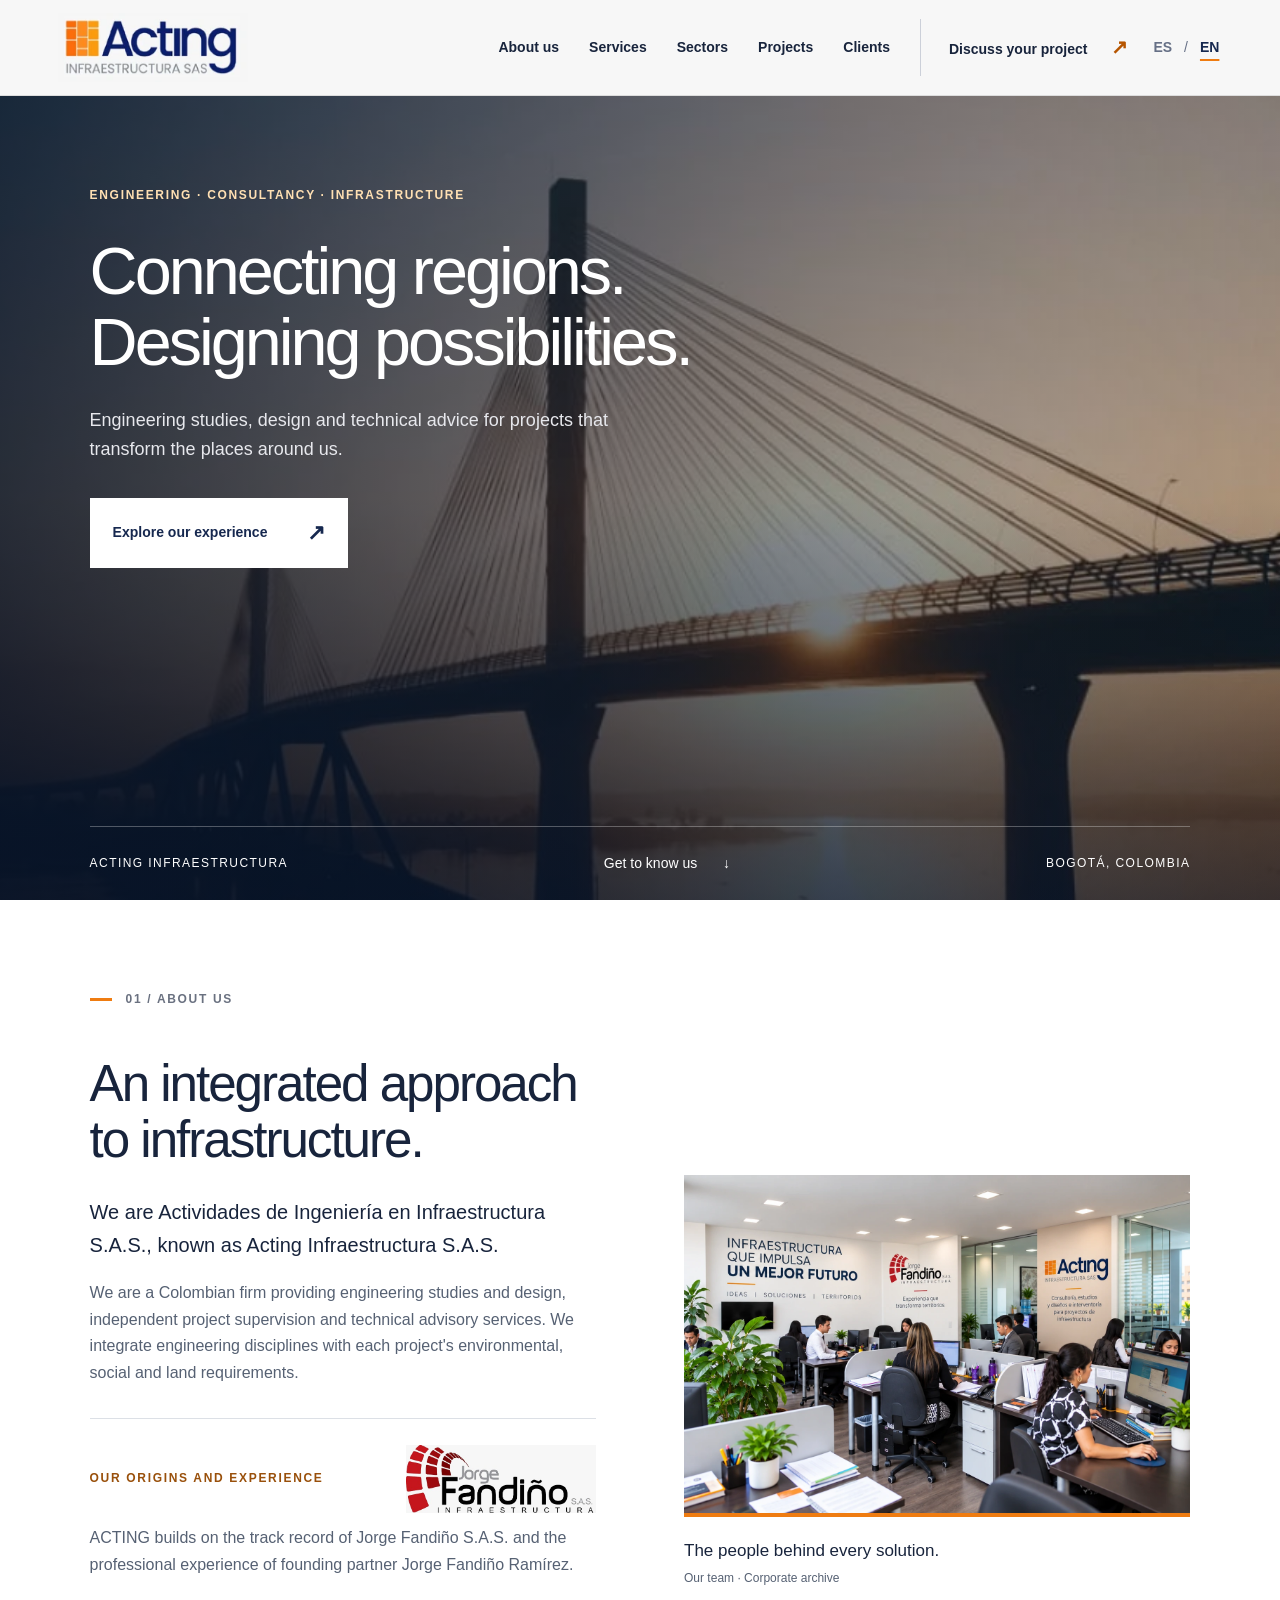
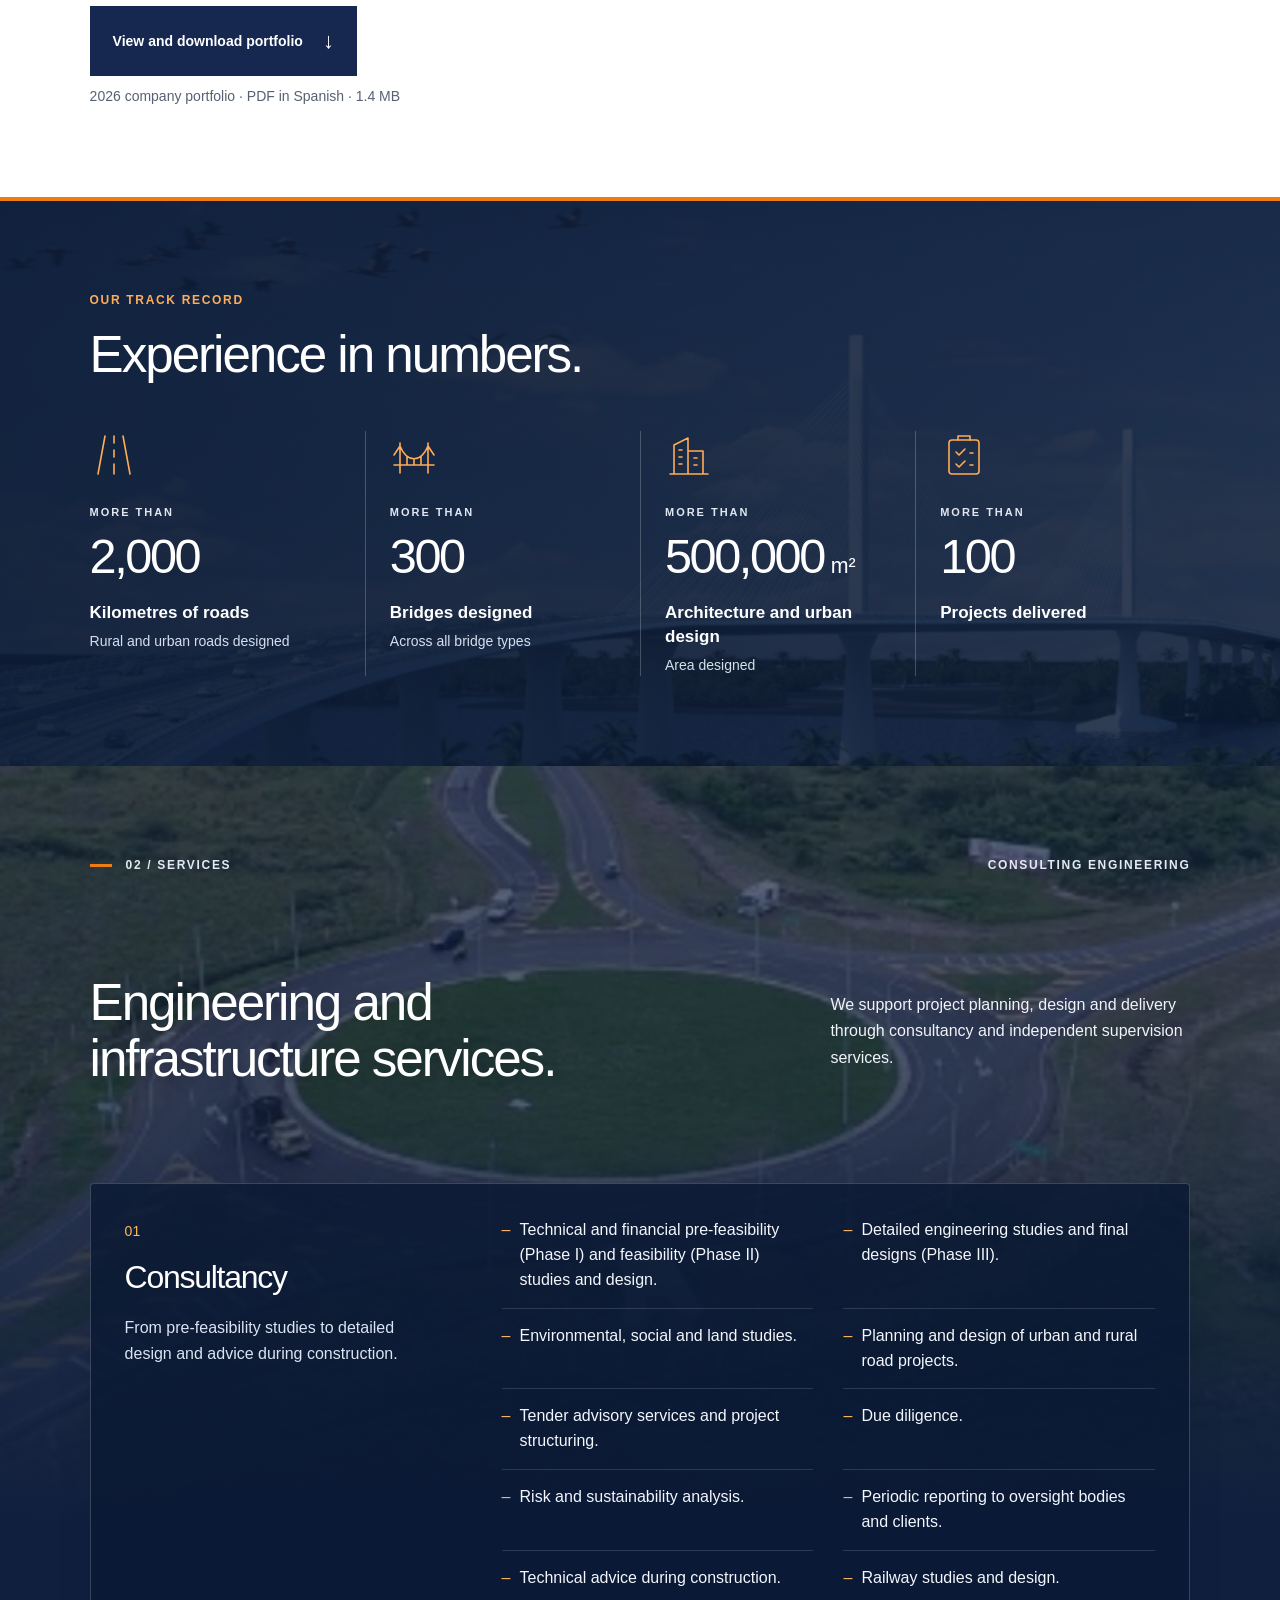
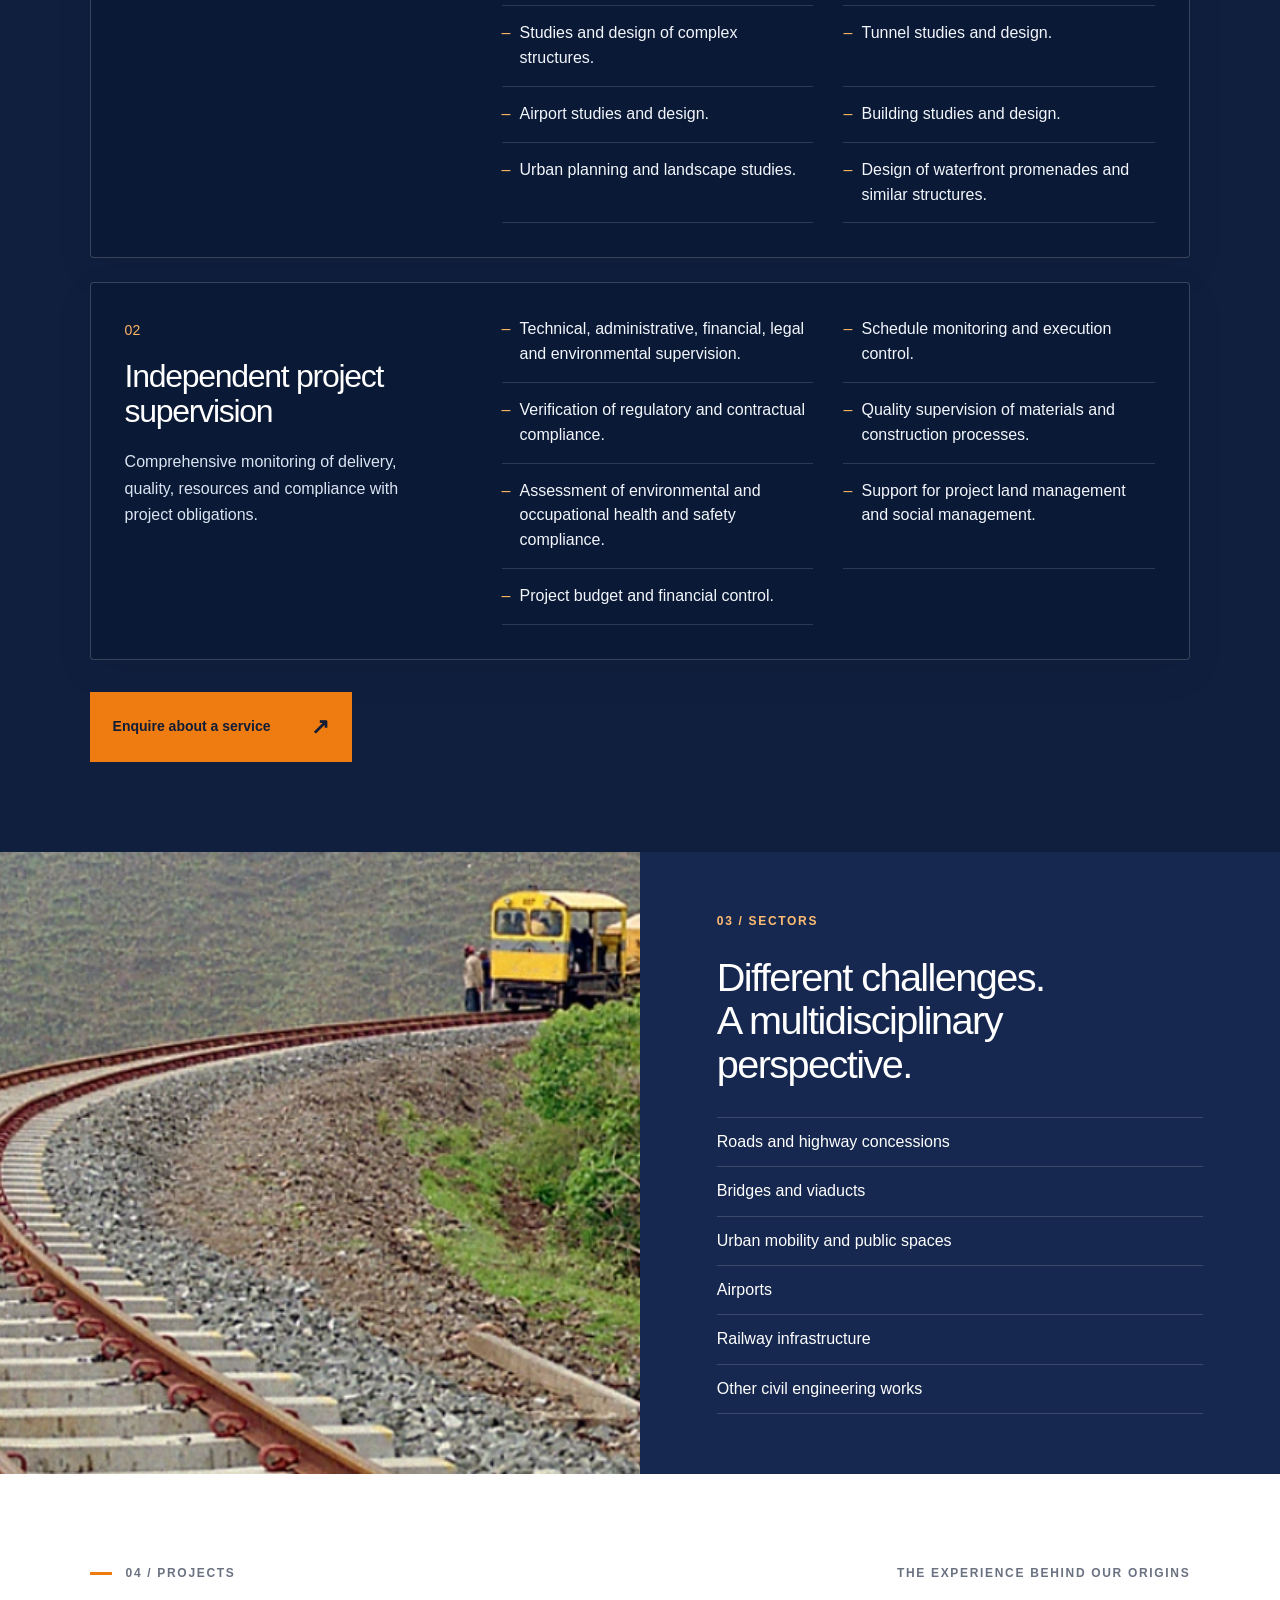
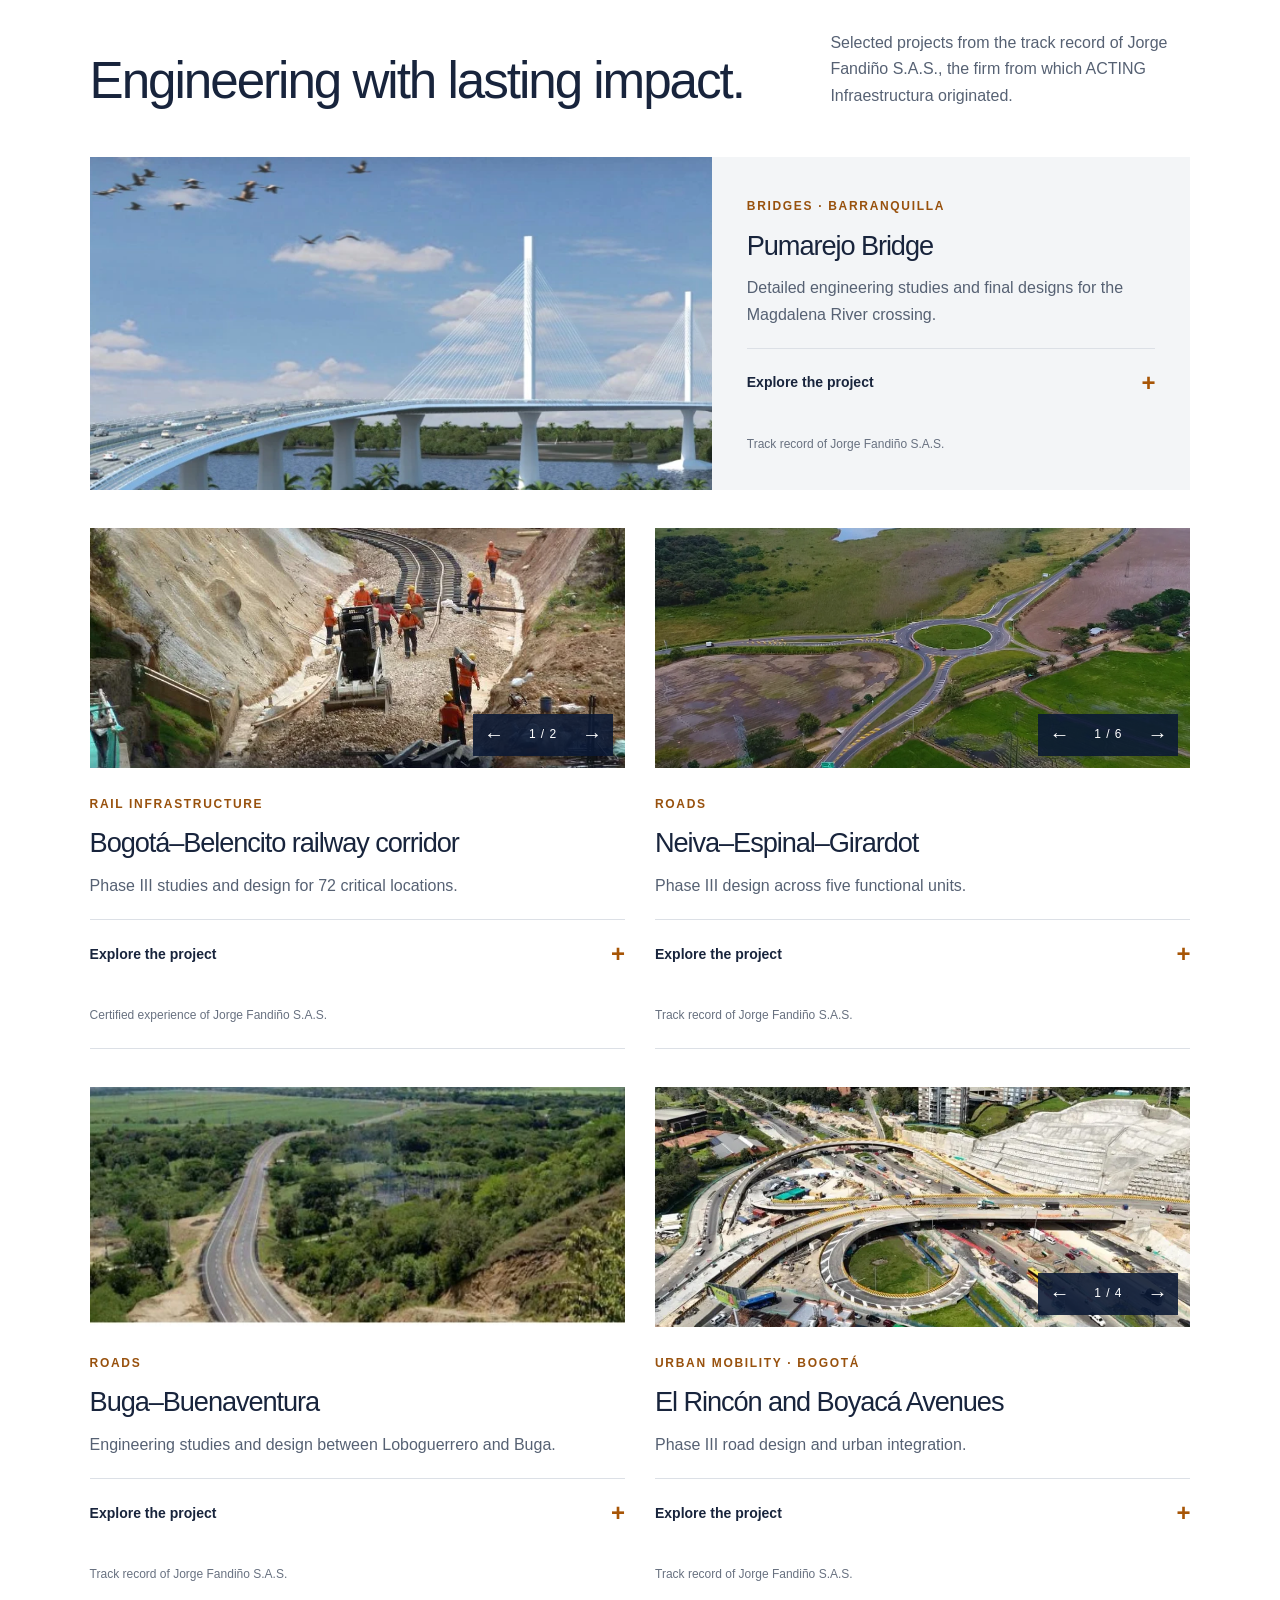
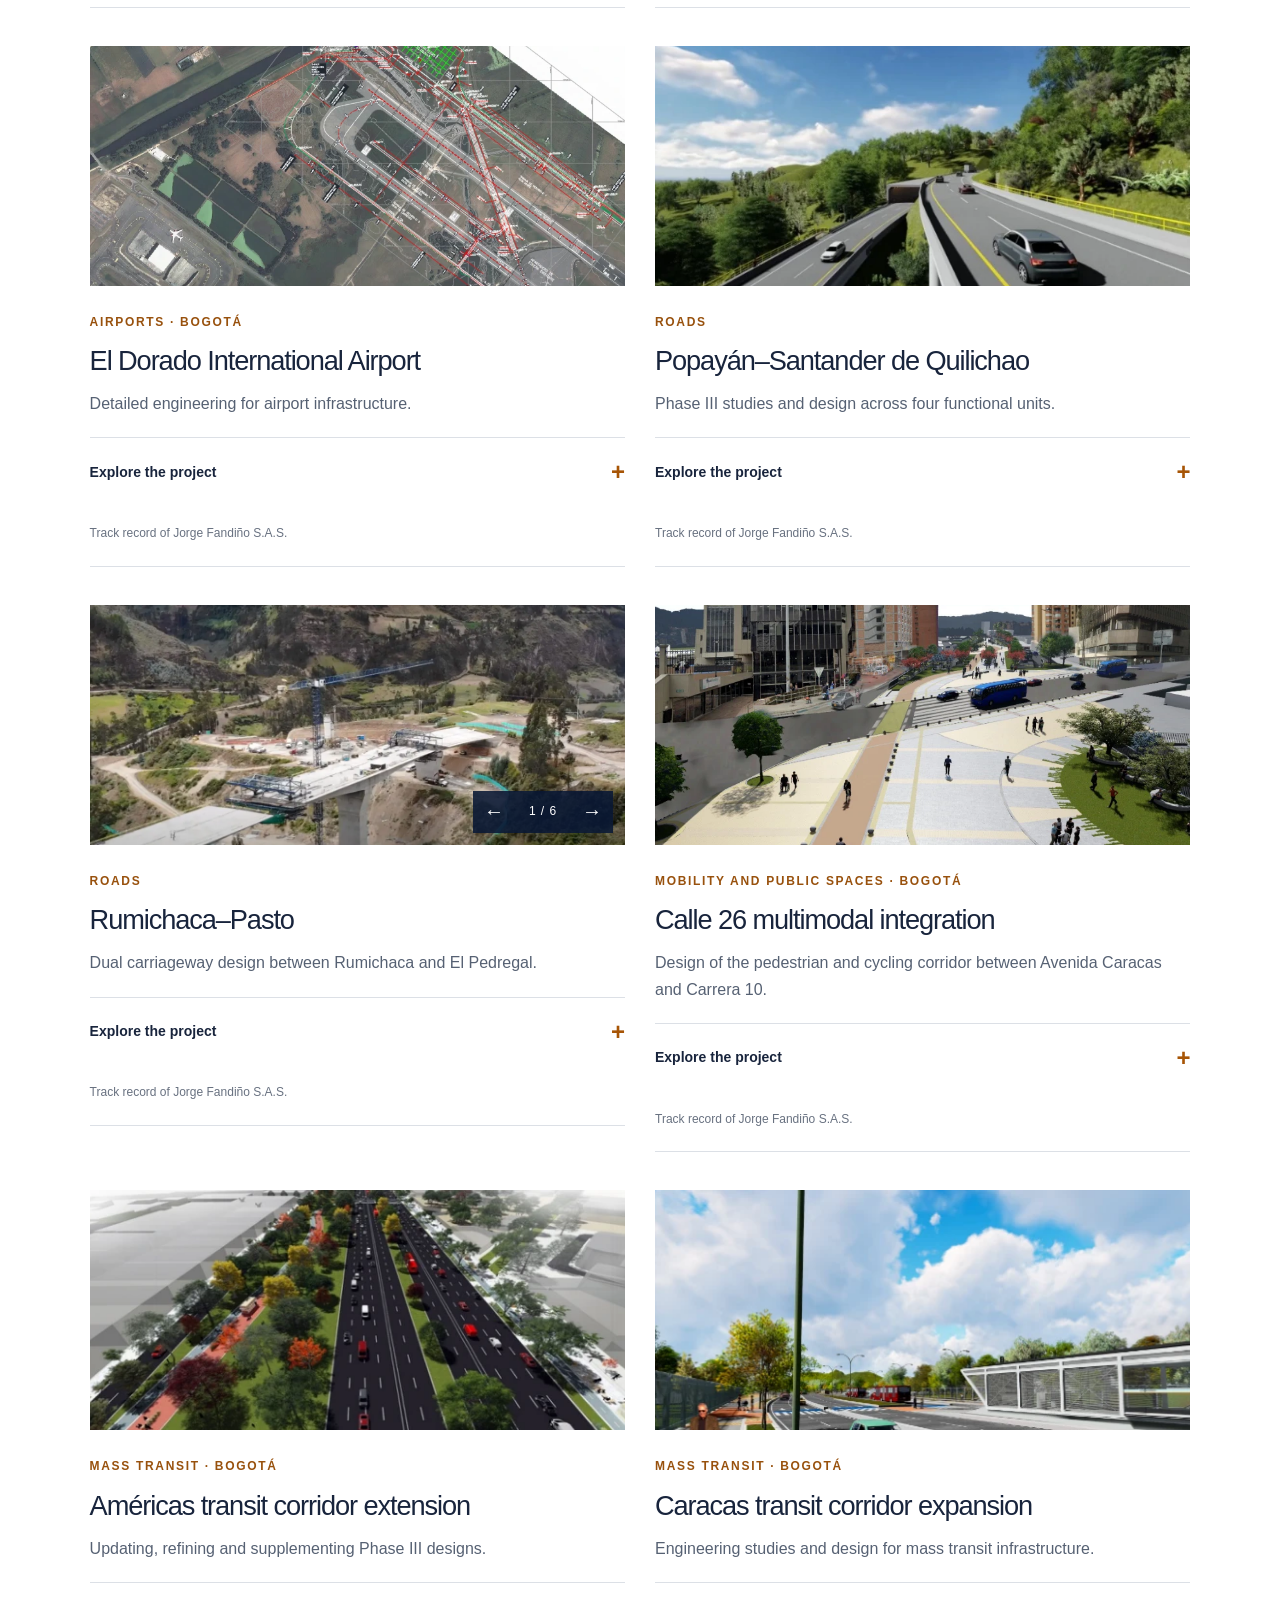
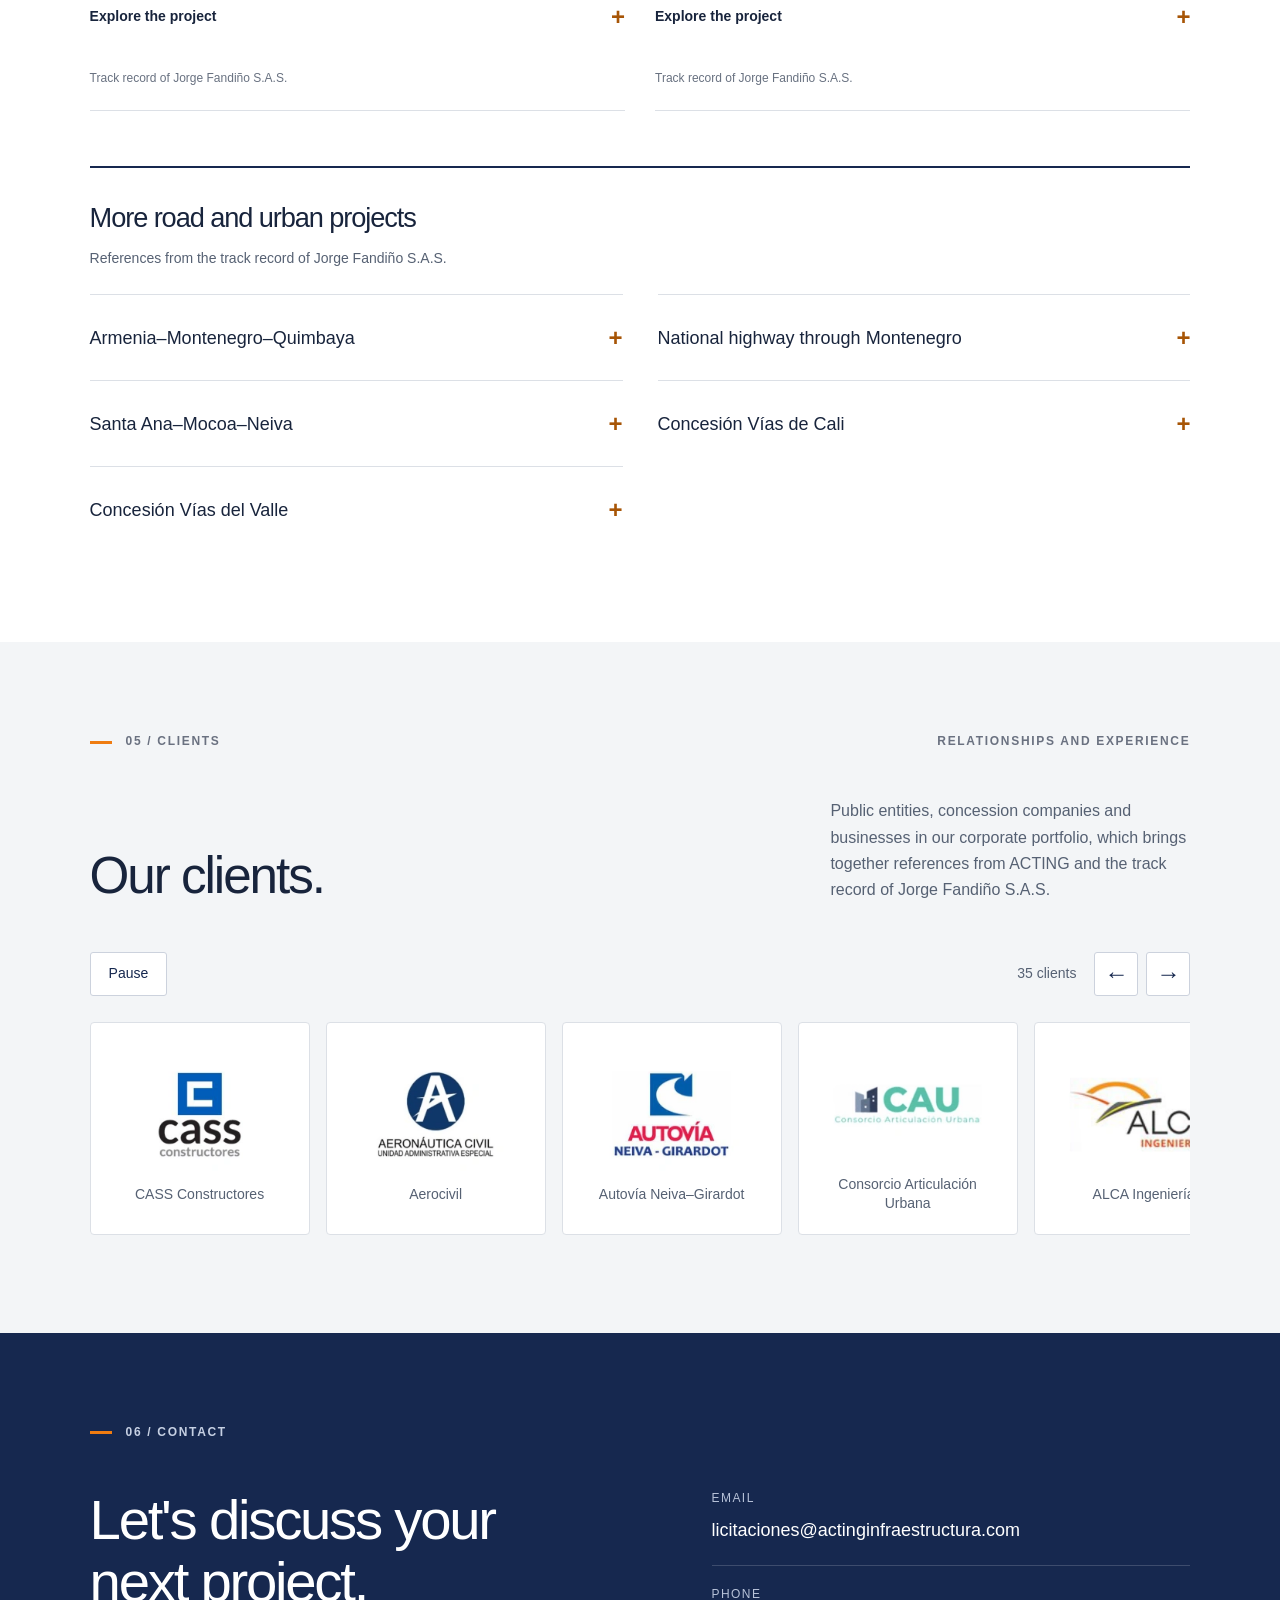
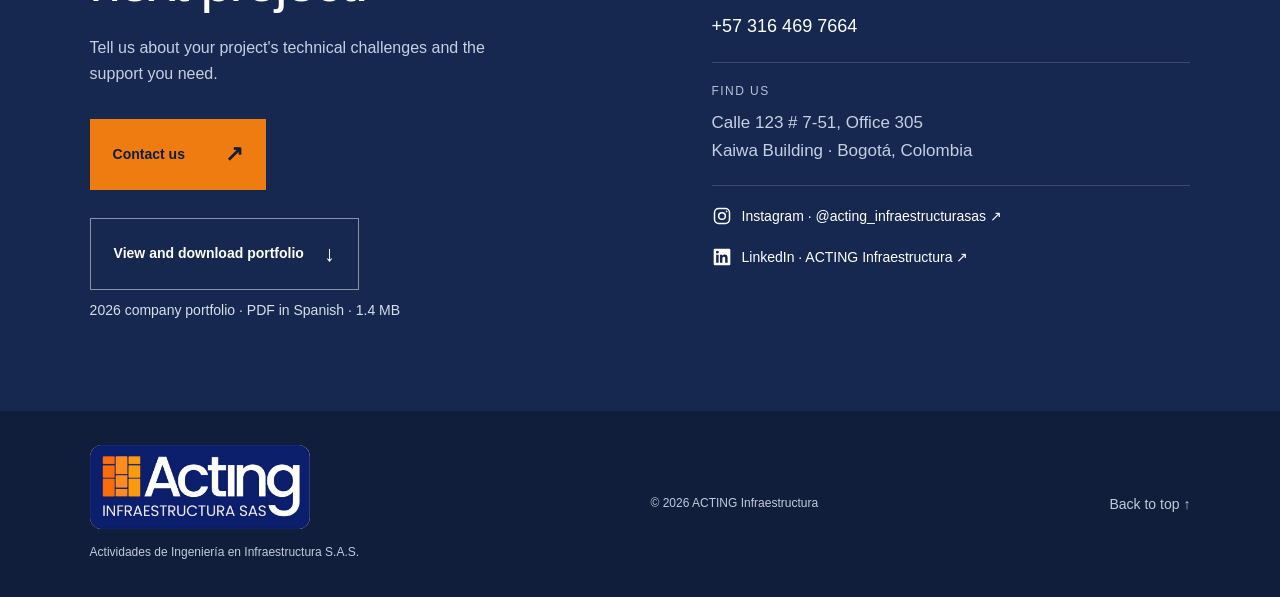
==== en/index.html @ 6724250f "Add files via upload" ====
<!doctype html>
<html lang="en"><head><meta charset="utf-8"><meta name="viewport" content="width=device-width,initial-scale=1"><title>ACTING Infraestructura | Engineering Consultancy and Design</title><meta name="description" content="Colombian infrastructure engineering consultancy. Studies and design, project structuring, independent supervision and technical advisory services."><meta name="theme-color" content="#152753"><link rel="stylesheet" href="/styles.css"><link rel="alternate" hreflang="es" href="https://www.actinginfraestructura.com/"><link rel="alternate" hreflang="en" href="https://www.actinginfraestructura.com/en/"><link rel="alternate" hreflang="x-default" href="https://www.actinginfraestructura.com/"></head>
<body><a class="skip" href="#contenido">Skip to content</a>
<header><a href="#inicio" aria-label="ACTING Infraestructura, home"><img class="logo" src="/assets/logo.webp" alt="Acting Infraestructura S.A.S." width="250" height="90"></a><button class="menu" aria-expanded="false" aria-controls="navegacion">Menu <span>☰</span></button><nav id="navegacion" aria-label="Main navigation"><a href="#firma">About us</a><a href="#servicios">Services</a><a href="#sectores">Sectors</a><a href="#proyectos">Projects</a><a href="#clientes">Clients</a><a class="nav-contact" href="#contacto">Discuss your project <span aria-hidden="true">↗</span></a></nav><div class="language-switch" role="group" aria-label="Select language"><a href="/" lang="es" hreflang="es" aria-label="Español">ES</a><span aria-hidden="true">/</span><a href="/en/" lang="en" hreflang="en" aria-label="English" aria-current="page">EN</a></div></header>
<main id="contenido"><section id="inicio" class="hero"><img class="hero-image" src="/assets/hero.webp" alt="Cable-stayed bridge at sunset, corporate portfolio image" width="1440" height="520" fetchpriority="high"><div class="hero-content"><p class="eyebrow">ENGINEERING · CONSULTANCY · INFRASTRUCTURE</p><h1>Connecting regions.<br><em>Designing possibilities.</em></h1><p class="hero-intro">Engineering studies, design and technical advice for projects that transform the places around us.</p><a class="button light" href="#proyectos">Explore our experience <span aria-hidden="true">↗</span></a></div><div class="hero-foot"><span>ACTING INFRAESTRUCTURA</span><a href="#firma">Get to know us <span aria-hidden="true">↓</span></a><span>BOGOTÁ, COLOMBIA</span></div></section>
<section class="section firm" id="firma"><div class="section-label"><span>01 / ABOUT US</span></div><div class="firm-layout"><div><h2>An integrated approach<br>to infrastructure.</h2><p class="lead">We are Actividades de Ingeniería en Infraestructura S.A.S., known as Acting Infraestructura S.A.S.</p><p>We are a Colombian firm providing engineering studies and design, independent project supervision and technical advisory services. We integrate engineering disciplines with each project's environmental, social and land requirements.</p><div class="origin"><div class="origin-heading"><span class="eyebrow">OUR ORIGINS AND EXPERIENCE</span><img class="origin-logo" src="/assets/jorge-fandino-logo.jpeg" alt="Jorge Fandiño S.A.S. Infraestructura" width="585" height="210" loading="lazy"></div><p>ACTING builds on the track record of Jorge Fandiño S.A.S. and the professional experience of founding partner Jorge Fandiño Ramírez.</p></div><div class="portfolio-download"><a class="button portfolio-button" href="/assets/portafolio-acting-2026-final.pdf?v=d8ad0be1a919" target="_blank" rel="noopener" type="application/pdf" aria-label="View and download the 2026 company portfolio PDF, opens in a new tab">View and download portfolio <span aria-hidden="true">↓</span></a><p>2026 company portfolio · PDF in Spanish · 1.4 MB</p></div></div><figure><img src="/assets/team-brochure.webp" alt="Team in the office, corporate archive" width="1442" height="962" loading="lazy"><figcaption>The people behind every solution.<span>Our team · Corporate archive</span></figcaption></figure></div></section>
<section id="experiencia" class="section experience" aria-labelledby="experience-title"><div class="experience-heading"><p class="eyebrow">OUR TRACK RECORD</p><h2 id="experience-title">Experience in numbers.</h2></div><div class="metrics-grid"><div class="metric"><svg viewbox="0 0 48 48" width="48" height="48" fill="none" stroke="currentColor" stroke-width="1.6" stroke-linecap="round" stroke-linejoin="round" aria-hidden="true" focusable="false"><path d="M15 5 8 43M33 5l7 38M24 5v7m0 7v7m0 7v10"></path></svg><h3>Kilometres of roads</h3><div class="metric-number"><span class="metric-prefix">MORE THAN</span><span class="metric-value">2,000</span></div><p>Rural and urban roads designed</p></div><div class="metric"><svg viewbox="0 0 48 48" width="48" height="48" fill="none" stroke="currentColor" stroke-width="1.6" stroke-linecap="round" stroke-linejoin="round" aria-hidden="true" focusable="false"><path d="M4 34h40M10 42V12m28 30V12M10 15c7 17 21 17 28 0M4 24l6-9m28 0 6 9M17 25v9m7-6v6m7-9v9"></path></svg><h3>Bridges designed</h3><div class="metric-number"><span class="metric-prefix">MORE THAN</span><span class="metric-value">300</span></div><p>Across all bridge types</p></div><div class="metric"><svg viewbox="0 0 48 48" width="48" height="48" fill="none" stroke="currentColor" stroke-width="1.6" stroke-linecap="round" stroke-linejoin="round" aria-hidden="true" focusable="false"><path d="M5 43h38M9 43V14l14-7v36m0-23h15v23M14 19h3m-3 7h3m-3 7h3m12-6h3m-3 7h3"></path></svg><h3>Architecture and urban design</h3><div class="metric-number"><span class="metric-prefix">MORE THAN</span><span class="metric-value">500,000<span class="metric-unit">m²</span></span></div><p>Area designed</p></div><div class="metric"><svg viewbox="0 0 48 48" width="48" height="48" fill="none" stroke="currentColor" stroke-width="1.6" stroke-linecap="round" stroke-linejoin="round" aria-hidden="true" focusable="false"><rect x="9" y="9" width="30" height="34" rx="3"></rect><path d="M18 9V5h12v4M16 21l3 3 6-6m-9 15 3 3 6-6m5-8h3m-3 12h3"></path></svg><h3>Projects delivered</h3><div class="metric-number"><span class="metric-prefix">MORE THAN</span><span class="metric-value">100</span></div></div></div></section>
<section class="services section" id="servicios"><div class="section-label"><span>02 / SERVICES</span><span>CONSULTING ENGINEERING</span></div><div class="section-heading"><h2>Engineering and<br>infrastructure services.</h2><p>We support project planning, design and delivery through consultancy and independent supervision services.</p></div><article class="service-catalog"><div class="catalog-heading"><span class="number">01</span><h3>Consultancy</h3><p>From pre-feasibility studies to detailed design and advice during construction.</p></div><ul class="catalog-list"><li>Technical and financial pre-feasibility (Phase I) and feasibility (Phase II) studies and design.</li><li>Detailed engineering studies and final designs (Phase III).</li><li>Environmental, social and land studies.</li><li>Planning and design of urban and rural road projects.</li><li>Tender advisory services and project structuring.</li><li>Due diligence.</li><li>Risk and sustainability analysis.</li><li>Periodic reporting to oversight bodies and clients.</li><li>Technical advice during construction.</li><li>Railway studies and design.</li><li>Studies and design of complex structures.</li><li>Tunnel studies and design.</li><li>Airport studies and design.</li><li>Building studies and design.</li><li>Urban planning and landscape studies.</li><li>Design of waterfront promenades and similar structures.</li></ul></article>
<article class="service-catalog"><div class="catalog-heading"><span class="number">02</span><h3>Independent project supervision</h3><p>Comprehensive monitoring of delivery, quality, resources and compliance with project obligations.</p></div><ul class="catalog-list"><li>Technical, administrative, financial, legal and environmental supervision.</li><li>Schedule monitoring and execution control.</li><li>Verification of regulatory and contractual compliance.</li><li>Quality supervision of materials and construction processes.</li><li>Assessment of environmental and occupational health and safety compliance.</li><li>Support for project land management and social management.</li><li>Project budget and financial control.</li></ul></article><a class="button service-contact" href="#contacto">Enquire about a service <span aria-hidden="true">↗</span></a></section>
<section id="sectores" class="sectors"><div class="sector-image"><img src="/assets/rail.webp" alt="Railway corridor from the corporate archive" width="1440" height="405" loading="lazy"></div><div class="sector-content"><p class="eyebrow">03 / SECTORS</p><h2>Different challenges.<br>A multidisciplinary perspective.</h2><ul><li>Roads and highway concessions</li><li>Bridges and viaducts</li><li>Urban mobility and public spaces</li><li>Airports</li><li>Railway infrastructure</li><li>Other civil engineering works</li></ul></div></section>
<section id="proyectos" class="section projects"><div class="section-label"><span>04 / PROJECTS</span><span>THE EXPERIENCE BEHIND OUR ORIGINS</span></div><div class="section-heading"><h2>Engineering with lasting impact.</h2><p>Selected projects from the track record of Jorge Fandiño S.A.S., the firm from which ACTING Infraestructura originated.</p></div><div class="project-grid">
<article class="project featured"><img src="/assets/pumarejo.webp" alt="Pumarejo Bridge over the Magdalena River" width="1440" height="388" loading="lazy"><div class="project-body"><span class="eyebrow">BRIDGES · BARRANQUILLA</span><h3>Pumarejo Bridge</h3><p>Detailed engineering studies and final designs for the Magdalena River crossing.</p><details><summary>Explore the project <span aria-hidden="true">+</span></summary><div class="details"><p>Jorge Fandiño S.A.S. participated alongside other firms in the Phase III design of the cable-stayed bridge, approach viaducts and road connections.</p><dl><div><dt>Client</dt><dd>INVÍAS</dd></div><div><dt>Period</dt><dd>2013–2015</dd></div><div><dt>Scope</dt><dd>380 m main span · 2.88 km between abutments · 6 lanes</dd></div></dl></div></details><small>Track record of Jorge Fandiño S.A.S.</small></div></article>
<article class="project" id="bogota-belencito"><div class="project-gallery" data-gallery aria-label="Bogotá–Belencito project gallery"><div class="gallery-track"><img src="/assets/bogota-belencito-1.webp" alt="Track works on the Bogotá–Belencito railway corridor" width="894" height="388" loading="lazy"><img src="/assets/bogota-belencito-2.webp" alt="Railway bridge on the Bogotá–Belencito project" width="535" height="388" loading="lazy" hidden></div><div class="gallery-controls"><button type="button" class="gallery-prev" aria-label="Previous photo">←</button><span class="gallery-counter" aria-live="polite">1 / 2</span><button type="button" class="gallery-next" aria-label="Next photo">→</button></div></div><div class="project-body"><span class="eyebrow">RAIL INFRASTRUCTURE</span><h3>Bogotá–Belencito railway corridor</h3><p>Phase III studies and design for 72 critical locations.</p><details><summary>Explore the project <span aria-hidden="true">+</span></summary><div class="details"><p>Definitive studies and design for construction works at 72 critical locations along the Bogotá–Belencito, La Caro–Zipaquirá and Bogotá–Facatativá corridors. The scope included surveying, geology, hydrology, hydraulics, geotechnical engineering, structures, drawings, quantities and cost estimates.</p><dl><div><dt>Client</dt><dd>Consorcio Dracol Vías Férreas</dd></div><div><dt>Period</dt><dd>2013–2014</dd></div><div><dt>Duration</dt><dd>12 months</dd></div><div><dt>Scope</dt><dd>72 critical locations · Phase III</dd></div></dl></div></details><small>Certified experience of Jorge Fandiño S.A.S.</small></div></article>
<article class="project"><div class="project-gallery" data-gallery aria-label="Neiva–Espinal–Girardot project gallery"><div class="gallery-track"><img src="/assets/neiva-girardot-1.webp" alt="Yaguará roundabout, functional unit 1 of the Neiva–Espinal–Girardot corridor" width="1366" height="768" loading="lazy"><img src="/assets/neiva-girardot-2.webp" alt="Road corridor in functional unit 3 of Neiva–Espinal–Girardot" width="1366" height="768" loading="lazy" hidden><img src="/assets/neiva-girardot-3.webp" alt="Aerial view of the road alignment in functional unit 3 of Neiva–Espinal–Girardot" width="1366" height="768" loading="lazy" hidden><img src="/assets/neiva-girardot-4.webp" alt="Start of the El Espinal bypass, functional unit 4" width="1400" height="1049" loading="lazy" hidden><img src="/assets/neiva-girardot-5.webp" alt="Second carriageway in functional unit 5 of Neiva–Espinal–Girardot" width="1400" height="744" loading="lazy" hidden><img src="/assets/neiva.webp" alt="Neiva–Espinal–Girardot road corridor" width="647" height="262" loading="lazy" hidden></div><div class="gallery-controls"><button type="button" class="gallery-prev" aria-label="Previous photo">←</button><span class="gallery-counter" aria-live="polite">1 / 6</span><button type="button" class="gallery-next" aria-label="Next photo">→</button></div></div><div class="project-body"><span class="eyebrow">ROADS</span><h3>Neiva–Espinal–Girardot</h3><p>Phase III design across five functional units.</p><details><summary>Explore the project <span aria-hidden="true">+</span></summary><div class="details"><p>Design of a 197 km corridor. The reported scope includes 36 road bridges, six pedestrian bridges, eight intersections and public spaces.</p><dl><div><dt>Client</dt><dd>Autovía Neiva–Girardot</dd></div><div><dt>Period</dt><dd>2016–2019</dd></div></dl></div></details><small>Track record of Jorge Fandiño S.A.S.</small></div></article>
<article class="project"><img src="/assets/buga.webp" alt="Buga–Buenaventura road corridor" width="648" height="262" loading="lazy"><div class="project-body"><span class="eyebrow">ROADS</span><h3>Buga–Buenaventura</h3><p>Engineering studies and design between Loboguerrero and Buga.</p><details><summary>Explore the project <span aria-hidden="true">+</span></summary><div class="details"><p>Phase III design of functional units 4 and 5: 54.6 km of dual carriageway, covering alignment, geotechnics, pavements, hydrology, drainage, utilities and road safety.</p><dl><div><dt>Client</dt><dd>Consorcio Constructor Vía Pacífico</dd></div><div><dt>Period</dt><dd>2016–2019</dd></div></dl></div></details><small>Track record of Jorge Fandiño S.A.S.</small></div></article>
<article class="project"><div class="project-gallery" data-gallery aria-label="Avenida El Rincón and Avenida Boyacá project gallery"><div class="gallery-track"><img src="/assets/rincon-boyaca-1.webp" alt="Daytime aerial view of the Avenida El Rincón and Avenida Boyacá interchange" width="1050" height="551" loading="lazy"><img src="/assets/rincon-boyaca-2.webp" alt="Aerial view of the bridge and ramps at the Avenida El Rincón interchange" width="1200" height="675" loading="lazy" hidden><img src="/assets/rincon-boyaca-3.webp" alt="Night aerial view of the Avenida El Rincón and Avenida Boyacá interchange" width="858" height="484" loading="lazy" hidden><img src="/assets/rincon.webp" alt="Intersection of El Rincón and Boyacá Avenues" width="497" height="221" loading="lazy" hidden></div><div class="gallery-controls"><button type="button" class="gallery-prev" aria-label="Previous photo">←</button><span class="gallery-counter" aria-live="polite">1 / 4</span><button type="button" class="gallery-next" aria-label="Next photo">→</button></div></div><div class="project-body"><span class="eyebrow">URBAN MOBILITY · BOGOTÁ</span><h3>El Rincón and Boyacá Avenues</h3><p>Phase III road design and urban integration.</p><details><summary>Explore the project <span aria-hidden="true">+</span></summary><div class="details"><p>Design of 1.50 km of dual carriageway, a grade-separated interchange, three bridges and three small-span bridges.</p><dl><div><dt>Client</dt><dd>IDU</dd></div><div><dt>Period</dt><dd>2017–2019</dd></div></dl></div></details><small>Track record of Jorge Fandiño S.A.S.</small></div></article>
<article class="project"><img src="/assets/dorado.webp" alt="Design drawing for El Dorado International Airport" width="833" height="548" loading="lazy"><div class="project-body"><span class="eyebrow">AIRPORTS · BOGOTÁ</span><h3>El Dorado International Airport</h3><p>Detailed engineering for airport infrastructure.</p><details><summary>Explore the project <span aria-hidden="true">+</span></summary><div class="details"><p>Phase III design for the extension of runway 13L/31R and rapid-exit taxiways. Geometry, geotechnics, pavements, structures and electrical systems.</p><dl><div><dt>Client</dt><dd>Aerocivil</dd></div><div><dt>Period</dt><dd>2021</dd></div></dl></div></details><small>Track record of Jorge Fandiño S.A.S.</small></div></article>
<article class="project"><img src="/assets/popayan.webp" alt="Popayán–Santander de Quilichao — corporate archive" width="680" height="374" loading="lazy"><div class="project-body"><span class="eyebrow">ROADS</span><h3>Popayán–Santander de Quilichao</h3><p>Phase III studies and design across four functional units.</p><details><summary>Explore the project <span aria-hidden="true">+</span></summary><div class="details"><p>Design of 76.35 km including road and pedestrian bridges, interchanges, U-turn facilities, urban works and service areas.</p><dl><div><dt>Client</dt><dd>Consorcio EPC Nuevo Cauca</dd></div><div><dt>Period</dt><dd>2015–2016</dd></div></dl></div></details><small>Track record of Jorge Fandiño S.A.S.</small></div></article>
<article class="project"><div class="project-gallery" data-gallery aria-label="Rumichaca–Pasto project gallery"><div class="gallery-track"><img src="/assets/rumichaca-pasto-1.webp" alt="Aerial view of a bridge under construction on the Rumichaca–Pasto corridor" width="1280" height="541" loading="lazy"><img src="/assets/rumichaca-pasto-2.webp" alt="Completed road corridor between Rumichaca and Pasto" width="1192" height="597" loading="lazy" hidden><img src="/assets/rumichaca-pasto-3.webp" alt="Aerial view of the dual carriageway and stabilization works on the Rumichaca–Pasto corridor" width="1280" height="575" loading="lazy" hidden><img src="/assets/rumichaca-pasto-4.webp" alt="Aerial view of Boquerón Bridge on the Rumichaca–Pasto corridor" width="1280" height="590" loading="lazy" hidden><img src="/assets/rumichaca-pasto-5.webp" alt="Aerial view of an interchange on the Rumichaca–Pasto corridor" width="1280" height="491" loading="lazy" hidden><img src="/assets/rumichaca.webp" alt="Rumichaca–Pasto — corporate archive" width="680" height="374" loading="lazy" hidden></div><div class="gallery-controls"><button type="button" class="gallery-prev" aria-label="Previous photo">←</button><span class="gallery-counter" aria-live="polite">1 / 6</span><button type="button" class="gallery-next" aria-label="Next photo">→</button></div></div><div class="project-body"><span class="eyebrow">ROADS</span><h3>Rumichaca–Pasto</h3><p>Dual carriageway design between Rumichaca and El Pedregal.</p><details><summary>Explore the project <span aria-hidden="true">+</span></summary><div class="details"><p>Phase III design of 44 km across functional units 1, 2 and 3. Geometry, geotechnics, drainage, pavements, structures, signage and associated works.</p><dl><div><dt>Client</dt><dd>Consorcio SH (Sacyr–Herdoiza)</dd></div><div><dt>Period</dt><dd>2016–2017</dd></div></dl></div></details><small>Track record of Jorge Fandiño S.A.S.</small></div></article>
<article class="project"><img src="/assets/calle26.webp" alt="Calle 26 multimodal integration — corporate archive" width="680" height="374" loading="lazy"><div class="project-body"><span class="eyebrow">MOBILITY AND PUBLIC SPACES · BOGOTÁ</span><h3>Calle 26 multimodal integration</h3><p>Design of the pedestrian and cycling corridor between Avenida Caracas and Carrera 10.</p><details><summary>Explore the project <span aria-hidden="true">+</span></summary><div class="details"><p>Phase III design of the platform over Calle 26, connections and green spaces to integrate the area's planned transport modes. Image: corridor visualisation.</p><dl><div><dt>Client</dt><dd>IDU</dd></div><div><dt>Period</dt><dd>2022–2023</dd></div></dl></div></details><small>Track record of Jorge Fandiño S.A.S.</small></div></article>
<article class="project"><img src="/assets/americas.webp" alt="Américas transit corridor extension — corporate archive" width="680" height="374" loading="lazy"><div class="project-body"><span class="eyebrow">MASS TRANSIT · BOGOTÁ</span><h3>Américas transit corridor extension</h3><p>Updating, refining and supplementing Phase III designs.</p><details><summary>Explore the project <span aria-hidden="true">+</span></summary><div class="details"><p>Corridor between Puente Aranda and NQS, with an operational connection to Calle 26. The portfolio reports 2.50 km of corridor and connecting bridges. Image: project visualisation.</p><dl><div><dt>Client</dt><dd>IDU</dd></div><div><dt>Period</dt><dd>2016–2019</dd></div></dl></div></details><small>Track record of Jorge Fandiño S.A.S.</small></div></article>
<article class="project"><img src="/assets/caracas.webp" alt="Caracas transit corridor expansion — corporate archive" width="680" height="374" loading="lazy"><div class="project-body"><span class="eyebrow">MASS TRANSIT · BOGOTÁ</span><h3>Caracas transit corridor expansion</h3><p>Engineering studies and design for mass transit infrastructure.</p><details><summary>Explore the project <span aria-hidden="true">+</span></summary><div class="details"><p>Phase III design of 7.50 km of urban road, stations, a depot and maintenance facility for 130 buses, road and pedestrian bridges, and 60,000 m² of public space. Image: project visualisation.</p><dl><div><dt>Client</dt><dd>IDU</dd></div><div><dt>Period</dt><dd>2016–2019</dd></div></dl></div></details><small>Track record of Jorge Fandiño S.A.S.</small></div></article></div><div class="more-projects"><h3>More road and urban projects</h3><p>References from the track record of Jorge Fandiño S.A.S.</p><div class="reference-list"><details><summary><span class="reference-title">Armenia–Montenegro–Quimbaya</span><span aria-hidden="true">+</span></summary><div class="details"><p>Connectivity studies across four sections. Traffic, alignment, geotechnics, structures, utilities and surrounding conditions.</p><dl><div><dt>Client</dt><dd>INVÍAS</dd></div><div><dt>Period</dt><dd>2020–2022</dd></div></dl></div></details><details><summary><span class="reference-title">National highway through Montenegro</span><span aria-hidden="true">+</span></summary><div class="details"><p>Phase III design of an underpass, a 230 m cut-and-cover tunnel, a 30 m bridge and a linear park.</p><dl><div><dt>Client</dt><dd>Consorcio ALC Montenegro 067</dd></div><div><dt>Period</dt><dd>2016–2017</dd></div></dl></div></details><details><summary><span class="reference-title">Santa Ana–Mocoa–Neiva</span><span aria-hidden="true">+</span></summary><div class="details"><p>Phase III design: geometric design over 456.2 km, LiDAR surveying, traffic, urban planning and architecture.</p><dl><div><dt>Client</dt><dd>Concesión Aliadas</dd></div><div><dt>Period</dt><dd>2016–2019</dd></div></dl></div></details><details><summary><span class="reference-title">Concesión Vías de Cali</span><span aria-hidden="true">+</span></summary><div class="details"><p>Phase III design of 11.4 km across eight sections. Grade-separated intersection, bridges, utilities and public spaces.</p><dl><div><dt>Client</dt><dd>Concesión Vías de Cali</dd></div><div><dt>Period</dt><dd>2010–2011</dd></div></dl></div></details><details><summary><span class="reference-title">Concesión Vías del Valle</span><span aria-hidden="true">+</span></summary><div class="details"><p>Phase III design of 40 km across eleven sections, seven road bridges, utilities and urban works.</p><dl><div><dt>Client</dt><dd>Concesión Vías del Valle</dd></div><div><dt>Period</dt><dd>2010–2011</dd></div></dl></div></details></div></div></section><section id="clientes" class="section clients"><div class="section-label"><span>05 / CLIENTS</span><span>RELATIONSHIPS AND EXPERIENCE</span></div><div class="section-heading"><h2>Our clients.</h2><p>Public entities, concession companies and businesses in our corporate portfolio, which brings together references from ACTING and the track record of Jorge Fandiño S.A.S.</p></div><div class="client-grid"><figure><img src="/assets/client-1-1.webp" alt="CASS Constructores" width="224" height="155" loading="lazy"><figcaption>CASS Constructores</figcaption></figure><figure><img src="/assets/client-1-2.webp" alt="Aerocivil" width="224" height="155" loading="lazy"><figcaption>Aerocivil</figcaption></figure><figure><img src="/assets/client-1-3.webp" alt="Autovía Neiva–Girardot" width="224" height="155" loading="lazy"><figcaption>Autovía Neiva–Girardot</figcaption></figure><figure><img src="/assets/client-1-4.webp" alt="Consorcio Articulación Urbana" width="224" height="155" loading="lazy"><figcaption>Consorcio Articulación Urbana</figcaption></figure><figure><img src="/assets/client-1-5.webp" alt="ALCA Ingeniería" width="224" height="155" loading="lazy"><figcaption>ALCA Ingeniería</figcaption></figure><figure><img src="/assets/client-1-6.webp" alt="Constructora Conconcreto" width="224" height="155" loading="lazy"><figcaption>Constructora Conconcreto</figcaption></figure><figure><img src="/assets/client-1-7.webp" alt="Diconsultoría Ingenieros" width="224" height="155" loading="lazy"><figcaption>Diconsultoría Ingenieros</figcaption></figure><figure><img src="/assets/client-1-9.webp" alt="C&amp;G Ingeniería y Construcciones" width="224" height="155" loading="lazy"><figcaption>C&amp;G Ingeniería y Construcciones</figcaption></figure><figure><img src="/assets/client-1-10.webp" alt="DIMAR" width="224" height="155" loading="lazy"><figcaption>DIMAR</figcaption></figure><figure><img src="/assets/client-1-11.webp" alt="Gobernación del Vichada" width="224" height="155" loading="lazy"><figcaption>Gobernación del Vichada</figcaption></figure><figure><img src="/assets/client-1-12.webp" alt="ICCU" width="224" height="155" loading="lazy"><figcaption>ICCU</figcaption></figure><figure><img src="/assets/client-1-13.webp" alt="Alternativas Viales" width="224" height="155" loading="lazy"><figcaption>Alternativas Viales</figcaption></figure><figure><img src="/assets/client-1-14.webp" alt="Instituto de Desarrollo Urbano — IDU" width="224" height="155" loading="lazy"><figcaption>Instituto de Desarrollo Urbano — IDU</figcaption></figure><figure><img src="/assets/client-1-15.webp" alt="A Construir S.A." width="224" height="155" loading="lazy"><figcaption>A Construir S.A.</figcaption></figure><figure><img src="/assets/client-1-16.webp" alt="Aliadas para el Progreso" width="224" height="155" loading="lazy"><figcaption>Aliadas para el Progreso</figcaption></figure><figure><img src="/assets/client-1-17.webp" alt="Ingevías" width="224" height="155" loading="lazy"><figcaption>Ingevías</figcaption></figure><figure><img src="/assets/client-1-18.webp" alt="INVÍAS" width="224" height="155" loading="lazy"><figcaption>INVÍAS</figcaption></figure><figure><img src="/assets/client-2-1.webp" alt="Concesionaria Vial del Pacífico" width="224" height="155" loading="lazy"><figcaption>Concesionaria Vial del Pacífico</figcaption></figure><figure><img src="/assets/client-2-2.webp" alt="Cano Jiménez Estudios" width="224" height="155" loading="lazy"><figcaption>Cano Jiménez Estudios</figcaption></figure><figure><img src="/assets/client-2-3.webp" alt="Constructora Colpatria" width="224" height="155" loading="lazy"><figcaption>Constructora Colpatria</figcaption></figure><figure><img src="/assets/client-2-4.webp" alt="Nuevo Cauca" width="224" height="155" loading="lazy"><figcaption>Nuevo Cauca</figcaption></figure><figure><img src="/assets/client-2-5.webp" alt="Sonacol S.A.S." width="224" height="155" loading="lazy"><figcaption>Sonacol S.A.S.</figcaption></figure><figure><img src="/assets/client-2-6.webp" alt="Gobernación del Atlántico" width="224" height="155" loading="lazy"><figcaption>Gobernación del Atlántico</figcaption></figure><figure><img src="/assets/client-2-7.webp" alt="Constructora LHS" width="224" height="155" loading="lazy"><figcaption>Constructora LHS</figcaption></figure><figure><img src="/assets/client-2-8.webp" alt="Tren de Occidente" width="224" height="155" loading="lazy"><figcaption>Tren de Occidente</figcaption></figure><figure><img src="/assets/client-2-9.webp" alt="Sacyr Concesiones" width="224" height="155" loading="lazy"><figcaption>Sacyr Concesiones</figcaption></figure><figure><img src="/assets/client-2-10.webp" alt="Alcaldía Municipal de Chía" width="224" height="155" loading="lazy"><figcaption>Alcaldía Municipal de Chía</figcaption></figure><figure><img src="/assets/client-2-11.webp" alt="Concesionaria Vial Unión del Sur — Rumichaca–Pasto" width="224" height="155" loading="lazy"><figcaption>Concesionaria Vial Unión del Sur — Rumichaca–Pasto</figcaption></figure><figure><img src="/assets/client-2-12.webp" alt="Vía Pacífico" width="224" height="155" loading="lazy"><figcaption>Vía Pacífico</figcaption></figure><figure><img src="/assets/client-2-13.webp" alt="Alcaldía Local Rafael Uribe Uribe" width="224" height="155" loading="lazy"><figcaption>Alcaldía Local Rafael Uribe Uribe</figcaption></figure><figure><img src="/assets/client-2-14.webp" alt="Proindesa" width="224" height="155" loading="lazy"><figcaption>Proindesa</figcaption></figure><figure><img src="/assets/client-2-15.webp" alt="Vías del Valle" width="224" height="155" loading="lazy"><figcaption>Vías del Valle</figcaption></figure><figure><img src="/assets/client-2-16.webp" alt="Alcaldía de Yopal" width="224" height="155" loading="lazy"><figcaption>Alcaldía de Yopal</figcaption></figure><figure><img src="/assets/client-2-17.webp" alt="Sincelejo" width="224" height="155" loading="lazy"><figcaption>Sincelejo</figcaption></figure><figure><img src="/assets/client-2-18.webp" alt="Secretaría Distrital del Hábitat" width="224" height="155" loading="lazy"><figcaption>Secretaría Distrital del Hábitat</figcaption></figure></div></section>
<section id="contacto" class="contact section"><div class="section-label"><span>06 / CONTACT</span></div><div class="contact-layout"><div><h2>Let's discuss your<br>next project.</h2><p>Tell us about your project's technical challenges and the support you need.</p><a class="button orange" href="mailto:licitaciones@actinginfraestructura.com?subject=Project%20enquiry">Contact us <span aria-hidden="true">↗</span></a><div class="portfolio-download"><a class="button portfolio-button" href="/assets/portafolio-acting-2026-final.pdf?v=d8ad0be1a919" target="_blank" rel="noopener" type="application/pdf" aria-label="View and download the 2026 company portfolio PDF, opens in a new tab">View and download portfolio <span aria-hidden="true">↓</span></a><p>2026 company portfolio · PDF in Spanish · 1.4 MB</p></div></div><address><div><span>EMAIL</span><a href="mailto:licitaciones@actinginfraestructura.com">licitaciones@actinginfraestructura.com</a></div><div><span>PHONE</span><a href="tel:+573164697664">+57 316 469 7664</a></div><div><span>FIND US</span><p>Calle 123 # 7-51, Office 305<br>Kaiwa Building · Bogotá, Colombia</p></div><a class="social instagram" href="https://www.instagram.com/acting_infraestructurasas/" target="_blank" rel="noopener noreferrer" aria-label="ACTING Infraestructura on Instagram, opens in a new tab"><svg width="20" height="20" viewbox="0 0 24 24" fill="none" stroke="currentColor" stroke-width="1.8" aria-hidden="true"><rect x="3" y="3" width="18" height="18" rx="5"></rect><circle cx="12" cy="12" r="4"></circle><circle cx="17.5" cy="6.5" r="1" fill="currentColor" stroke="none"></circle></svg><span>Instagram · @acting_infraestructurasas ↗</span></a><a class="social linkedin" href="https://www.linkedin.com/company/100408956/" target="_blank" rel="noopener noreferrer" aria-label="Actividades de Ingeniería en Infraestructura S.A.S. on LinkedIn, opens in a new tab"><svg width="20" height="20" viewbox="0 0 24 24" fill="currentColor" aria-hidden="true"><path d="M20.45 2H3.55C2.69 2 2 2.68 2 3.52v16.96c0 .84.69 1.52 1.55 1.52h16.9c.86 0 1.55-.68 1.55-1.52V3.52c0-.84-.69-1.52-1.55-1.52ZM7.93 18.75H4.98V9.2h2.95v9.55ZM6.45 7.9a1.71 1.71 0 1 1 0-3.42 1.71 1.71 0 0 1 0 3.42Zm12.3 10.85H15.8V14.1c0-1.11-.02-2.54-1.55-2.54-1.55 0-1.79 1.21-1.79 2.46v4.73H9.51V9.2h2.83v1.3h.04c.39-.74 1.36-1.52 2.79-1.52 2.98 0 3.58 1.96 3.58 4.51v5.26Z"></path></svg><span>LinkedIn · ACTING Infraestructura ↗</span></a></address></div></section></main>
<footer><div class="footer-brand"><img class="footer-brand-logo" src="/assets/acting-footer.webp" alt="ACTING Infraestructura S.A.S." width="1501" height="575" loading="lazy"><span>Actividades de Ingeniería en Infraestructura S.A.S.</span></div><span>© 2026 ACTING Infraestructura</span><a href="#inicio">Back to top ↑</a></footer><script src="/main.js"></script></body></html>
---- styles.css ----
:root{--navy:#16284f;--ink:#18243c;--orange:#ef7c11;--muted:#566173;--line:#dce0e6;--paper:#f3f5f7}*{box-sizing:border-box}html{scroll-behavior:smooth;scroll-padding-top:110px}body{margin:0;color:var(--ink);font-family:Arial,Helvetica,sans-serif;font-size:16px;line-height:1.65}a{color:inherit;text-decoration:none}button{font:inherit}img{max-width:100%;display:block}h1,h2,h3,p,figure{margin:0}h1,h2,h3{line-height:1.1;font-weight:500;letter-spacing:-.04em}h2{font-size:clamp(2rem,4vw,3.5rem)}h3{font-size:1.7rem}p{color:var(--muted)}a,button,summary{-webkit-tap-highlight-color:transparent}a:focus-visible,button:focus-visible,summary:focus-visible{outline:3px solid var(--orange);outline-offset:5px}.skip{position:absolute;top:-100px;background:white;z-index:100;padding:14px}.skip:focus{top:0}header{height:96px;background:#f7f7f7;display:flex;align-items:center;justify-content:space-between;padding:0 4.5%;position:sticky;top:0;z-index:20;border-bottom:1px solid #ddd}.logo{width:190px;height:auto}nav{display:flex;align-items:center;gap:30px;font-size:14px;font-weight:600}nav a{padding:12px 0}nav a:hover{color:#a44a00}.nav-contact{border-left:1px solid #ccd0d9;padding-left:28px}.nav-contact span{margin-left:20px;font-size:20px;color:#b65500}.menu{display:none}.hero{min-height:640px;height:calc(100svh - 96px);max-height:880px;position:relative;color:white;background:var(--navy);isolation:isolate}.hero-image{position:absolute;width:100%;height:100%;object-fit:cover;z-index:-2;object-position:60% center}.hero:after{content:'';position:absolute;inset:0;background:linear-gradient(90deg,rgba(7,19,40,.81),rgba(7,19,40,.23)),linear-gradient(0deg,rgba(7,19,40,.65),transparent 50%);z-index:-1}.hero-content{padding:90px 7% 110px;max-width:1200px}.eyebrow,.section-label{font-size:12px;letter-spacing:.14em;font-weight:700}.hero .eyebrow{color:#ffe0b3;margin-bottom:30px}.hero h1{font-size:clamp(2.8rem,5.4vw,5.1rem);letter-spacing:-.045em;line-height:1.07}.hero h1 em{font-style:normal;color:#fff;display:inline-block;font-weight:400}.hero-intro{font-size:18px;color:#e7e8ed;max-width:540px;margin:28px 0 34px;line-height:1.6}.button{display:inline-flex;align-items:center;justify-content:space-between;gap:40px;font-size:14px;font-weight:600;padding:17px 23px;min-height:54px;transition:transform .2s,background .2s}.button:hover{transform:translateY(-3px)}.light{background:white;color:var(--navy)}.button span{font-size:22px}.hero-foot{position:absolute;bottom:0;left:7%;right:7%;border-top:1px solid #ffffff4a;display:flex;justify-content:space-between;align-items:center;padding:25px 0;font-size:12px;letter-spacing:.12em}.hero-foot a{font-size:14px;letter-spacing:0}.hero-foot a span{margin-left:22px}.section{padding:90px 7%}.section-label{display:flex;justify-content:space-between;margin-bottom:46px;color:#6a7180}.section-label>span:first-child:before{content:'';width:22px;height:3px;background:var(--orange);display:inline-block;vertical-align:middle;margin-right:14px}.firm-layout{display:grid;grid-template-columns:1fr 1fr;gap:8%;align-items:center}.firm h2{margin-bottom:28px}.firm p{margin-top:18px;max-width:580px}.firm .lead{font-size:20px;color:var(--ink)}.origin{padding-top:26px;margin-top:32px;border-top:1px solid var(--line)}.origin .eyebrow{color:#99500b}.origin p{font-size:16px;margin-top:12px}.firm figure img{width:100%;height:auto}.firm figcaption{font-size:17px;padding:20px 0 0;border-top:4px solid var(--orange)}figcaption span{display:block;color:var(--muted);font-size:12px;margin-top:4px}.services{background:var(--paper)}.section-heading{display:flex;justify-content:space-between;gap:40px;align-items:end;margin-bottom:48px}.section-heading>p{max-width:360px}.service-grid{display:grid;grid-template-columns:repeat(3,1fr);border-top:1px solid #cbd0d9}.service-grid article{padding:32px 30px 0;border-right:1px solid #cbd0d9}.service-grid article:first-child{padding-left:0}.service-grid article:last-child{border:none;padding-right:0}.number{color:#a75506;font-size:14px}.service-grid h3{margin:27px 0 22px}.service-grid p{min-height:104px}.service-grid ul{padding:20px 0 0;margin:20px 0 0;list-style:none;border-top:1px solid var(--line);font-size:14px;color:var(--muted)}.service-grid li{margin:10px 0;padding-left:16px;position:relative}.service-grid li:before{content:'–';position:absolute;left:0;color:#b05a07}.sectors{display:grid;grid-template-columns:1fr 1fr;background:var(--navy);color:white}.sector-image img{height:100%;min-height:530px;width:100%;object-fit:cover;object-position:37% center}.sector-content{padding:60px 12%}.sector-content .eyebrow{color:#ffbd73;margin-bottom:24px}.sector-content h2{font-size:clamp(2rem,3.1vw,2.8rem)}.sector-content ul{list-style:none;padding:0;margin:30px 0 0}.sector-content li{border-top:1px solid #ffffff28;padding:11px 0;font-size:16px}.sector-content li:last-child{border-bottom:1px solid #ffffff28}.project-grid{display:grid;grid-template-columns:1fr 1fr;gap:38px 30px}.project{border-bottom:1px solid var(--line);padding-bottom:22px;align-self:start}.project>img{height:240px;width:100%;object-fit:cover}.project.featured{grid-column:1/-1;display:grid;grid-template-columns:1.3fr 1fr;background:var(--paper);padding-bottom:0;border:0}.featured>img{height:100%;min-height:330px}.project-body{padding:22px 0 0}.featured .project-body{padding:35px}.project .eyebrow{color:#98510d;font-size:12px}.project h3{margin:12px 0 15px}.project p{font-size:16px}.project small{display:block;font-size:12px;color:#687180;margin-top:18px}details{margin-top:20px;border-top:1px solid var(--line)}summary{cursor:pointer;display:flex;align-items:center;justify-content:space-between;gap:10px;padding:14px 0;font-size:14px;font-weight:600;list-style:none}summary::-webkit-details-marker{display:none}summary span{font-size:24px;color:#a75506}details[open] summary span{transform:rotate(45deg)}.details{padding:0 0 12px}.details p{font-size:14px}dl{margin:18px 0 0;font-size:14px}dl div{display:flex;gap:15px;margin-top:8px}dt{color:var(--muted);min-width:65px}dd{margin:0}.contact{background:var(--navy);color:white}.contact .section-label{color:#c6d0e3}.contact-layout{display:grid;grid-template-columns:1fr 1fr;gap:13%}.contact h2{font-size:clamp(2.3rem,4.4vw,4rem)}.contact p{color:#c6d0e3;margin-top:22px;max-width:400px}.orange{background:var(--orange);color:#111d36;margin-top:32px}address{font-style:normal;min-width:0}address>div{padding:0 0 20px;margin-bottom:19px;border-bottom:1px solid #ffffff2b}address span{display:block;font-size:12px;letter-spacing:.12em;color:#b7c2d8;margin-bottom:7px}address a{font-size:18px;overflow-wrap:anywhere}address p{margin:0!important;font-size:17px}.social{font-size:14px}address a:hover{text-decoration:underline}footer{padding:34px 7%;background:#101e3c;color:#c2cadd;display:flex;align-items:center;justify-content:space-between;gap:25px;font-size:12px}footer strong{display:block;font-size:24px;color:white;letter-spacing:.03em}footer div span{display:block}footer>a{font-size:14px;white-space:nowrap}@media(min-width:1700px){.section{padding-left:calc((100% - 1460px)/2);padding-right:calc((100% - 1460px)/2)}}@media(max-width:1000px){header{padding:0 4%;height:80px}.logo{width:155px}nav{gap:20px}.nav-contact{padding-left:18px;font-size:12px}.nav-contact span{display:none}.hero{height:740px;min-height:600px}.hero-content{padding-top:100px}.hero h1{font-size:4rem}.section{padding:65px 6%}.firm-layout{gap:5%}.service-grid article{padding-left:20px;padding-right:20px}.service-grid p{min-height:155px}.sector-content{padding:48px 10%}.contact-layout{gap:7%}.featured .project-body{padding:26px}}@media(max-width:720px){html{scroll-padding-top:90px}header{height:78px;padding:0 6%}.logo{width:150px}.menu{display:flex;align-items:center;gap:15px;border:0;background:none;font-size:14px;min-height:44px;color:var(--navy)}.menu span{font-size:20px}nav{display:none;position:absolute;left:0;right:0;top:78px;background:#f7f7f7;padding:16px 6% 26px;box-shadow:0 15px 20px #0002}nav.open{display:flex;flex-direction:column;align-items:stretch;gap:0}nav a{font-size:16px;padding:13px 0;border-bottom:1px solid var(--line)}.nav-contact{border-left:0}.hero{height:690px;min-height:0;max-height:none}.hero-content{padding:80px 6% 120px}.hero h1{font-size:clamp(2.4rem,8.8vw,3.8rem);line-height:1.13}.hero .eyebrow{font-size:10px;letter-spacing:.11em}.hero-intro{font-size:17px;margin-top:26px}.hero-image{object-position:62% center}.hero-foot{left:6%;right:6%;padding:23px 0}.hero-foot>span:last-child{display:none}.hero-foot>span{font-size:10px}.section{padding:58px 6%}.section-label{margin-bottom:30px;font-size:11px}.section-label>span:last-child:not(:first-child){display:none}.firm-layout,.contact-layout{grid-template-columns:1fr;gap:35px}.firm h2{font-size:2.3rem}.firm .lead{font-size:18px}.section-heading{display:block;margin-bottom:32px}.section-heading p{margin-top:20px;max-width:none}.service-grid{grid-template-columns:1fr}.service-grid article,.service-grid article:first-child,.service-grid article:last-child{padding:28px 0;border-right:0;border-bottom:1px solid #cbd0d9}.service-grid article:last-child{padding-bottom:0;border-bottom:0}.service-grid h3{margin:15px 0 18px}.service-grid h3 br{display:none}.service-grid p{min-height:0}.service-grid ul{padding-top:12px;margin-top:20px}.sectors{grid-template-columns:1fr}.sector-image img{height:260px;min-height:0;object-position:center}.sector-content{padding:42px 6%}.project-grid{grid-template-columns:1fr;gap:28px}.project.featured{grid-column:auto;display:block}.featured>img{min-height:0;height:240px}.featured .project-body{padding:24px}.project>img{height:230px}.project h3{font-size:1.6rem}.contact-layout{gap:44px}address a{font-size:16px}footer{flex-direction:column;align-items:start;gap:18px;padding:30px 6%}.button{gap:24px}h2{font-size:2.3rem}}@media(prefers-reduced-motion:reduce){html{scroll-behavior:auto}*{transition:none!important}}

.more-projects{margin-top:55px;padding-top:35px;border-top:2px solid var(--navy)}.more-projects>p{margin:14px 0 24px;font-size:14px}.reference-list{display:grid;grid-template-columns:1fr 1fr;gap:0 35px}.reference-list details{margin-top:0;align-self:start}.reference-list summary{padding:20px 0;min-height:85px}.reference-list .reference-title{font-size:18px;font-weight:500;color:var(--ink);line-height:1.35;transform:none}.clients{background:var(--paper)}.client-grid{display:grid;grid-template-columns:repeat(5,minmax(0,1fr));gap:1px;background:var(--line);border:1px solid var(--line)}.client-grid figure{background:white;padding:18px 16px 16px;display:flex;flex-direction:column;align-items:center;justify-content:start;min-width:0}.client-grid img{width:100%;height:115px;object-fit:contain}.client-grid figcaption{font-size:12px;line-height:1.4;color:var(--muted);text-align:center;padding-top:12px;max-width:100%}@media(max-width:1100px) and (min-width:721px){nav{gap:14px}.nav-contact{padding-left:14px}.client-grid{grid-template-columns:repeat(4,minmax(0,1fr))}}@media(max-width:720px){.reference-list{grid-template-columns:1fr}.reference-list summary{min-height:70px}.client-grid{grid-template-columns:repeat(2,minmax(0,1fr))}.client-grid figure{padding:15px 10px}.client-grid img{height:100px}.more-projects{margin-top:35px}}

address .linkedin{display:flex;align-items:center;gap:10px;margin-top:18px;font-size:14px}address .linkedin span{font-size:14px;letter-spacing:0;color:inherit;margin:0}address .linkedin svg{flex-shrink:0}

.specialties{margin-top:55px;padding-top:35px;border-top:1px solid #cbd0d9}.specialties-intro{max-width:750px}.specialties-intro .eyebrow{color:#98510d}.specialties-intro h3{margin:15px 0}.specialty-grid{display:grid;grid-template-columns:repeat(3,minmax(0,1fr));gap:28px 35px;margin-top:35px}.specialty-grid article{padding-top:20px;border-top:2px solid var(--navy)}.specialty-index{font-size:12px;color:#98510d;font-weight:700}.specialty-grid h4{font-size:20px;line-height:1.3;font-weight:500;margin:12px 0}.specialty-grid p{font-size:16px;line-height:1.65}.service-contact{background:var(--navy);color:white;margin-top:32px}@media(max-width:900px){.specialty-grid{grid-template-columns:repeat(2,minmax(0,1fr))}}@media(max-width:720px){.specialty-grid{grid-template-columns:1fr;gap:24px}.specialties{margin-top:35px}}

.service-catalog{display:grid;grid-template-columns:1fr 2fr;gap:50px;padding:35px 0;border-top:1px solid #cbd0d9}.catalog-heading h3{font-size:2rem;margin:15px 0 20px}.catalog-heading p{font-size:16px;max-width:300px}.catalog-list{display:grid;grid-template-columns:1fr 1fr;gap:0 30px;list-style:none;padding:0;margin:0}.catalog-list li{font-size:16px;line-height:1.55;padding:15px 0 15px 18px;border-bottom:1px solid var(--line);position:relative}.catalog-list li:before{content:'–';position:absolute;left:0;color:#a75506}.catalog-list li:nth-child(-n+2){padding-top:0}@media(max-width:1000px){.service-catalog{gap:30px;grid-template-columns:1fr 2fr}.catalog-list{grid-template-columns:1fr}.catalog-list li:nth-child(2){padding-top:15px}}@media(max-width:720px){.service-catalog{grid-template-columns:1fr;gap:24px}.catalog-heading p{max-width:none}.catalog-heading h3{margin-bottom:15px}}

.origin-heading{display:flex;align-items:center;justify-content:space-between;gap:20px;flex-wrap:wrap}.origin-logo{width:190px;height:auto;max-width:100%;object-fit:contain}@media(max-width:720px){.origin-logo{width:165px}}

/* Infrastructure photography and readable service panels */
.services{position:relative;isolation:isolate;background:#101f3e;color:#fff}.services:before{content:'';position:absolute;inset:0 0 auto;height:760px;max-height:100%;z-index:-1;pointer-events:none;background:linear-gradient(180deg,rgba(9,24,50,.63) 0%,rgba(9,24,50,.66) 42%,#101f3e 100%),url('assets/services-background.webp') center top/cover no-repeat}.services .section-label{color:#e3eaf5}.services .section-heading{min-height:220px;align-items:center;margin-bottom:42px}.services .section-heading p{color:#f0f3f9}.services .section-heading h2{text-shadow:0 2px 20px #0003}.services .service-catalog{background:rgba(10,25,52,.82);border:1px solid #ffffff30;border-radius:4px;padding:34px;margin-top:24px;box-shadow:0 12px 40px #00000012}.services .catalog-heading p{color:#dbe4f2}.services .number,.services .catalog-list li:before{color:#ffb762}.services .catalog-list li{color:#f3f6fc;border-bottom-color:#ffffff24}.services .service-contact{background:var(--orange);color:#111d36}.services .service-contact:hover{background:#ffa338}@media(max-width:1000px){.services .service-catalog{padding:28px;gap:28px}}@media(max-width:720px){.services:before{height:650px;background-position:center top}.services .section-heading{min-height:210px;margin-bottom:30px}.services .service-catalog{padding:25px 20px;margin-top:22px}.services .section-heading p{color:#f0f3f9}}

.contact-logo-frame{width:310px;max-width:100%;aspect-ratio:2.6;overflow:hidden;border-radius:16px;margin-bottom:30px;background:#10206a}.contact-logo{width:110%;max-width:none;height:auto;transform:translate(-4.2%,-25.2%)}address .instagram{display:flex;align-items:center;gap:10px;font-size:14px}address .instagram span{font-size:14px;letter-spacing:0;color:inherit;margin:0}address .instagram svg{flex-shrink:0}@media(max-width:720px){.contact-logo-frame{width:265px;border-radius:14px}}

.footer-brand-logo{display:block;width:220px;max-width:100%;height:auto;object-fit:contain;border-radius:12px;margin-bottom:14px}.footer-brand{max-width:100%}@media(max-width:720px){.footer-brand-logo{width:200px}}

.client-controls{display:flex;align-items:center;justify-content:space-between;gap:18px;margin-bottom:22px}.client-controls button{min-height:44px;min-width:44px;border:1px solid #ccd2dd;color:var(--navy);background:white;cursor:pointer;border-radius:3px;font-size:16px}.client-controls button:hover{background:var(--navy);color:white;border-color:var(--navy)}.client-controls .client-toggle{padding:9px 18px;font-size:14px}.client-counter{font-size:14px;color:var(--muted);margin-left:auto}.client-arrows{display:flex;gap:8px}.client-arrows button{font-size:24px}.client-viewport{overflow-x:auto;overflow-y:hidden;scrollbar-width:none;overscroll-behavior-x:contain;position:relative;padding:4px 0 8px}.client-viewport::-webkit-scrollbar{display:none}.client-viewport:focus-visible{outline:3px solid var(--orange);outline-offset:5px}.client-grid.client-marquee{display:flex;width:max-content;gap:16px;background:transparent;border:0}.client-marquee figure{flex:0 0 220px;width:220px;min-height:210px;justify-content:center;border:1px solid var(--line);border-radius:4px;padding:20px 16px}.client-marquee img{height:120px;width:100%;object-fit:contain}.client-marquee figcaption{font-size:14px}@media(max-width:720px){.client-controls{gap:10px}.client-counter{font-size:12px}.client-marquee figure{flex-basis:165px;width:165px;min-height:190px;padding:16px 10px}.client-marquee img{height:100px}.client-marquee figcaption{font-size:12px}}

.language-switch{display:flex;align-items:center;gap:9px;flex-shrink:0;margin-left:22px;color:#667086;font-size:14px}.language-switch a{display:flex;align-items:center;min-height:44px;padding:0 3px;font-weight:700}.language-switch a[aria-current=page]{color:var(--navy);text-decoration:underline;text-decoration-color:var(--orange);text-underline-offset:7px;text-decoration-thickness:2px}.language-switch a:hover{color:#a44a00}header>nav{margin-left:auto}html[lang=en] .hero h1{font-size:clamp(2.8rem,5.2vw,4.9rem)}@media(max-width:1200px){header{padding-left:4%;padding-right:4%}.logo{width:155px}nav{gap:15px}.nav-contact{padding-left:15px}.language-switch{margin-left:16px}}@media(max-width:1100px){header{height:80px}.menu{display:flex;align-items:center;gap:12px;margin-left:auto;border:0;background:none;font-size:14px;min-height:44px;color:var(--navy)}.menu span{font-size:20px}header>nav{display:none;position:absolute;left:0;right:0;top:80px;background:#f7f7f7;padding:16px 6% 26px;box-shadow:0 15px 20px #0002;margin:0}header>nav.open{display:flex;flex-direction:column;align-items:stretch;gap:0}header>nav a{font-size:16px;padding:13px 0;border-bottom:1px solid var(--line)}.nav-contact{border-left:0}.language-switch{margin-left:20px}}@media(max-width:720px){header{height:78px;padding:0 5%}header>nav{top:78px}.logo{width:130px}.language-switch{gap:7px;margin-left:14px}.menu{gap:8px}html[lang=en] .hero h1{font-size:clamp(2.4rem,8.8vw,3.8rem)}}

/* Corporate portfolio figures */
.experience{color:#fff;background:linear-gradient(90deg,rgba(9,24,51,.92),rgba(9,24,51,.83)),url("assets/pumarejo.webp") center/cover no-repeat;position:relative;border-top:4px solid var(--orange)}
.experience-heading{max-width:800px;margin-bottom:48px}.experience .eyebrow{color:#ffac58;margin-bottom:16px}.metrics-grid{display:grid;grid-template-columns:repeat(4,minmax(0,1fr));margin:0;gap:0}.metric{display:flex;flex-direction:column;align-items:flex-start;padding:0 24px;border-left:1px solid #ffffff38;min-width:0}.metric:first-child{padding-left:0;border-left:0}.metric svg{order:0;color:#ffac58;margin-bottom:24px}.metric-number{order:1;margin:0 0 18px}.metric-prefix{display:block;font-size:11px;font-weight:700;letter-spacing:.18em;color:#e1e6ef;margin-bottom:8px}.metric-value{display:flex;align-items:baseline;gap:7px;font-size:clamp(2.2rem,3.8vw,4rem);font-weight:500;letter-spacing:-.05em;line-height:1.1;white-space:nowrap}.metric-unit{font-size:.44em;letter-spacing:0}.metric h3{order:2;letter-spacing:0;font-size:17px;line-height:1.4;font-weight:600}.metric p{order:3;color:#d7dfec;font-size:14px;line-height:1.5;margin-top:6px}
@media(max-width:1000px){.metrics-grid{grid-template-columns:repeat(2,minmax(0,1fr));gap:36px 0}.metric:nth-child(3){border-left:0;padding-left:0}.metric-value{font-size:3.2rem}}
@media(max-width:480px){.experience-heading{margin-bottom:36px}.metric{padding:0 12px}.metric-value{font-size:clamp(1.65rem,7vw,2.1rem);gap:4px}.metric h3{font-size:14px}.metric p{font-size:12px}.metric svg{width:38px;height:38px;margin-bottom:18px}}

.portfolio-download{margin-top:28px}.portfolio-button{background:var(--navy);color:#fff;gap:20px;max-width:100%;white-space:normal}.portfolio-button:hover{background:#253e70}.portfolio-download p{font-size:14px;margin-top:10px;line-height:1.5}.contact .portfolio-button{background:transparent;border:1px solid #ffffff80;color:#fff}.contact .portfolio-button:hover{background:#ffffff15}.contact .portfolio-download p{color:#d7dfec}

/* Project photo gallery */
.project-gallery{position:relative;height:240px;overflow:hidden;background:#dfe4eb}.gallery-track,.gallery-track img{width:100%;height:100%}.gallery-track img{object-fit:cover}.gallery-track img[hidden]{display:none}.gallery-controls{position:absolute;right:12px;bottom:12px;display:flex;align-items:center;gap:2px;background:rgba(10,25,53,.88);color:#fff}.gallery-controls button{width:42px;height:42px;border:0;background:transparent;color:#fff;cursor:pointer;font-size:20px}.gallery-controls button:hover{background:var(--orange);color:#111d36}.gallery-controls button:focus-visible{outline:3px solid #fff;outline-offset:-3px}.gallery-counter{min-width:52px;text-align:center;font-size:12px;letter-spacing:.08em}
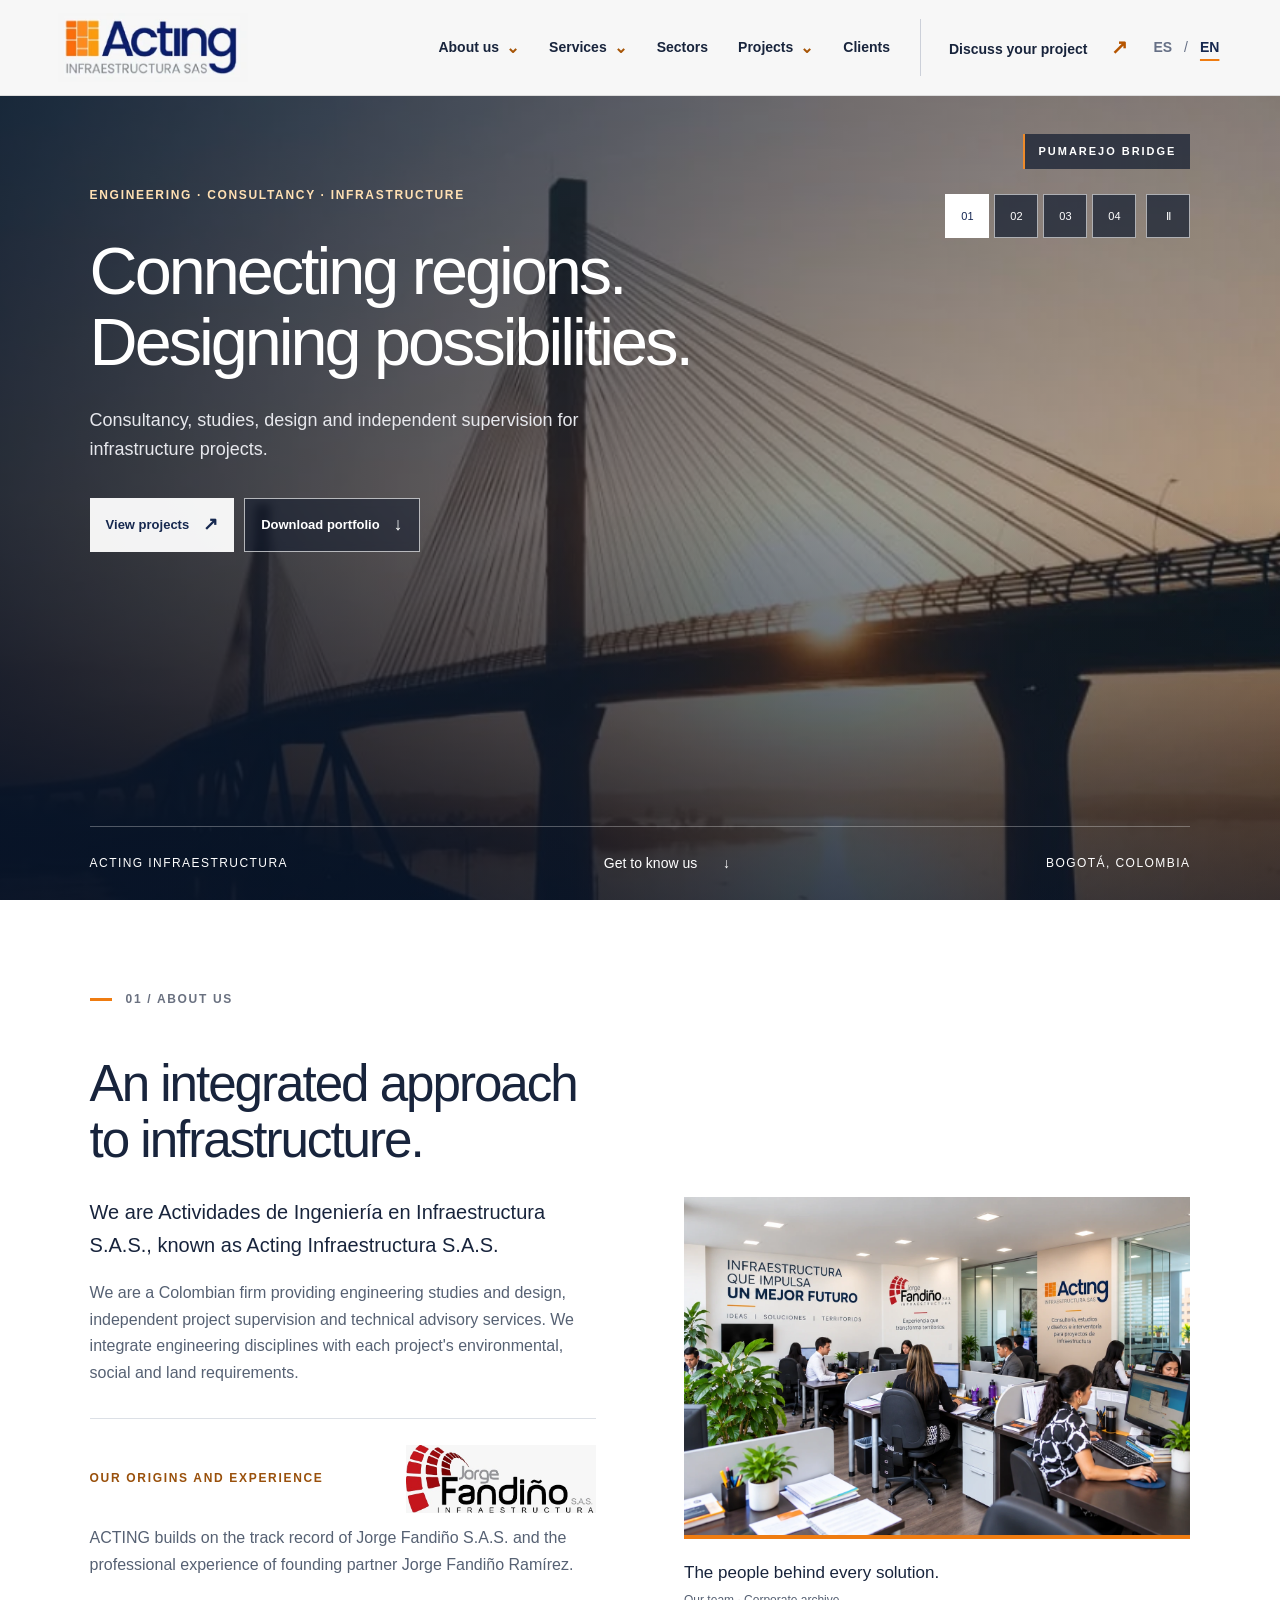
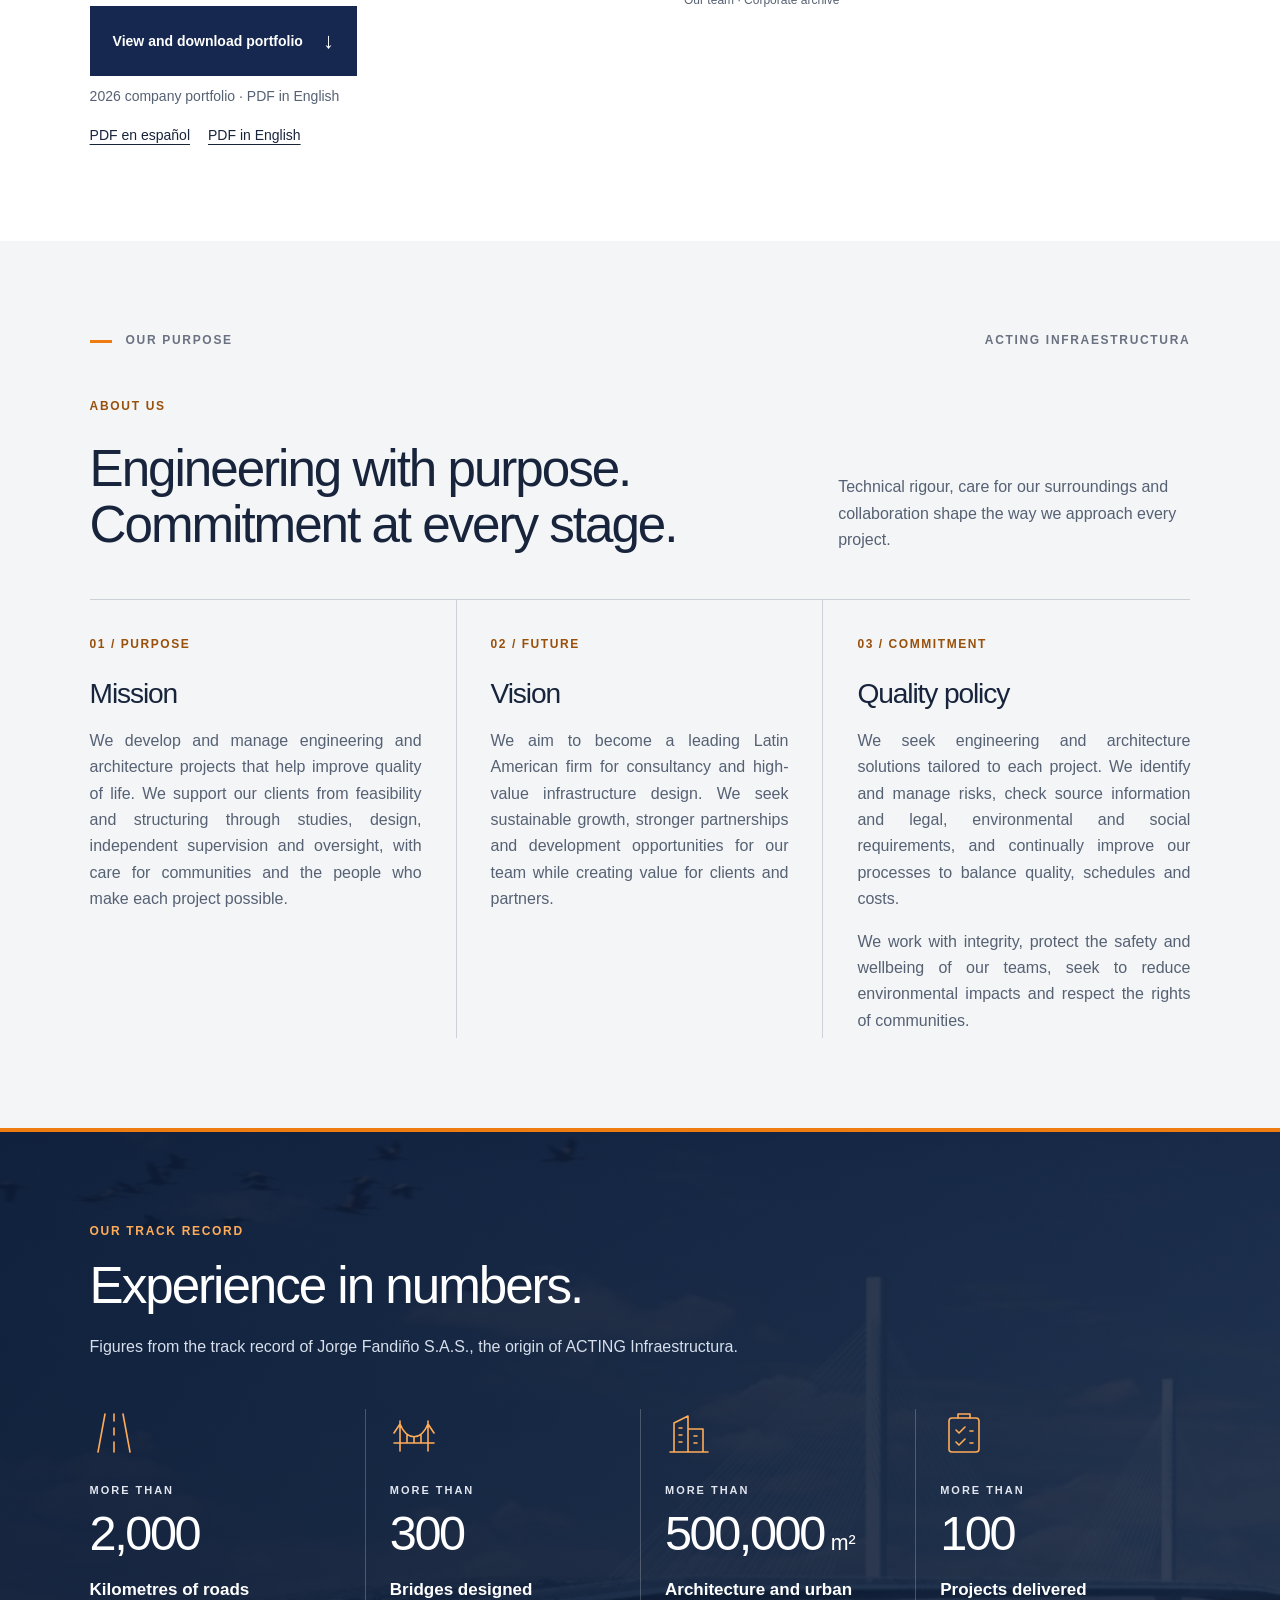
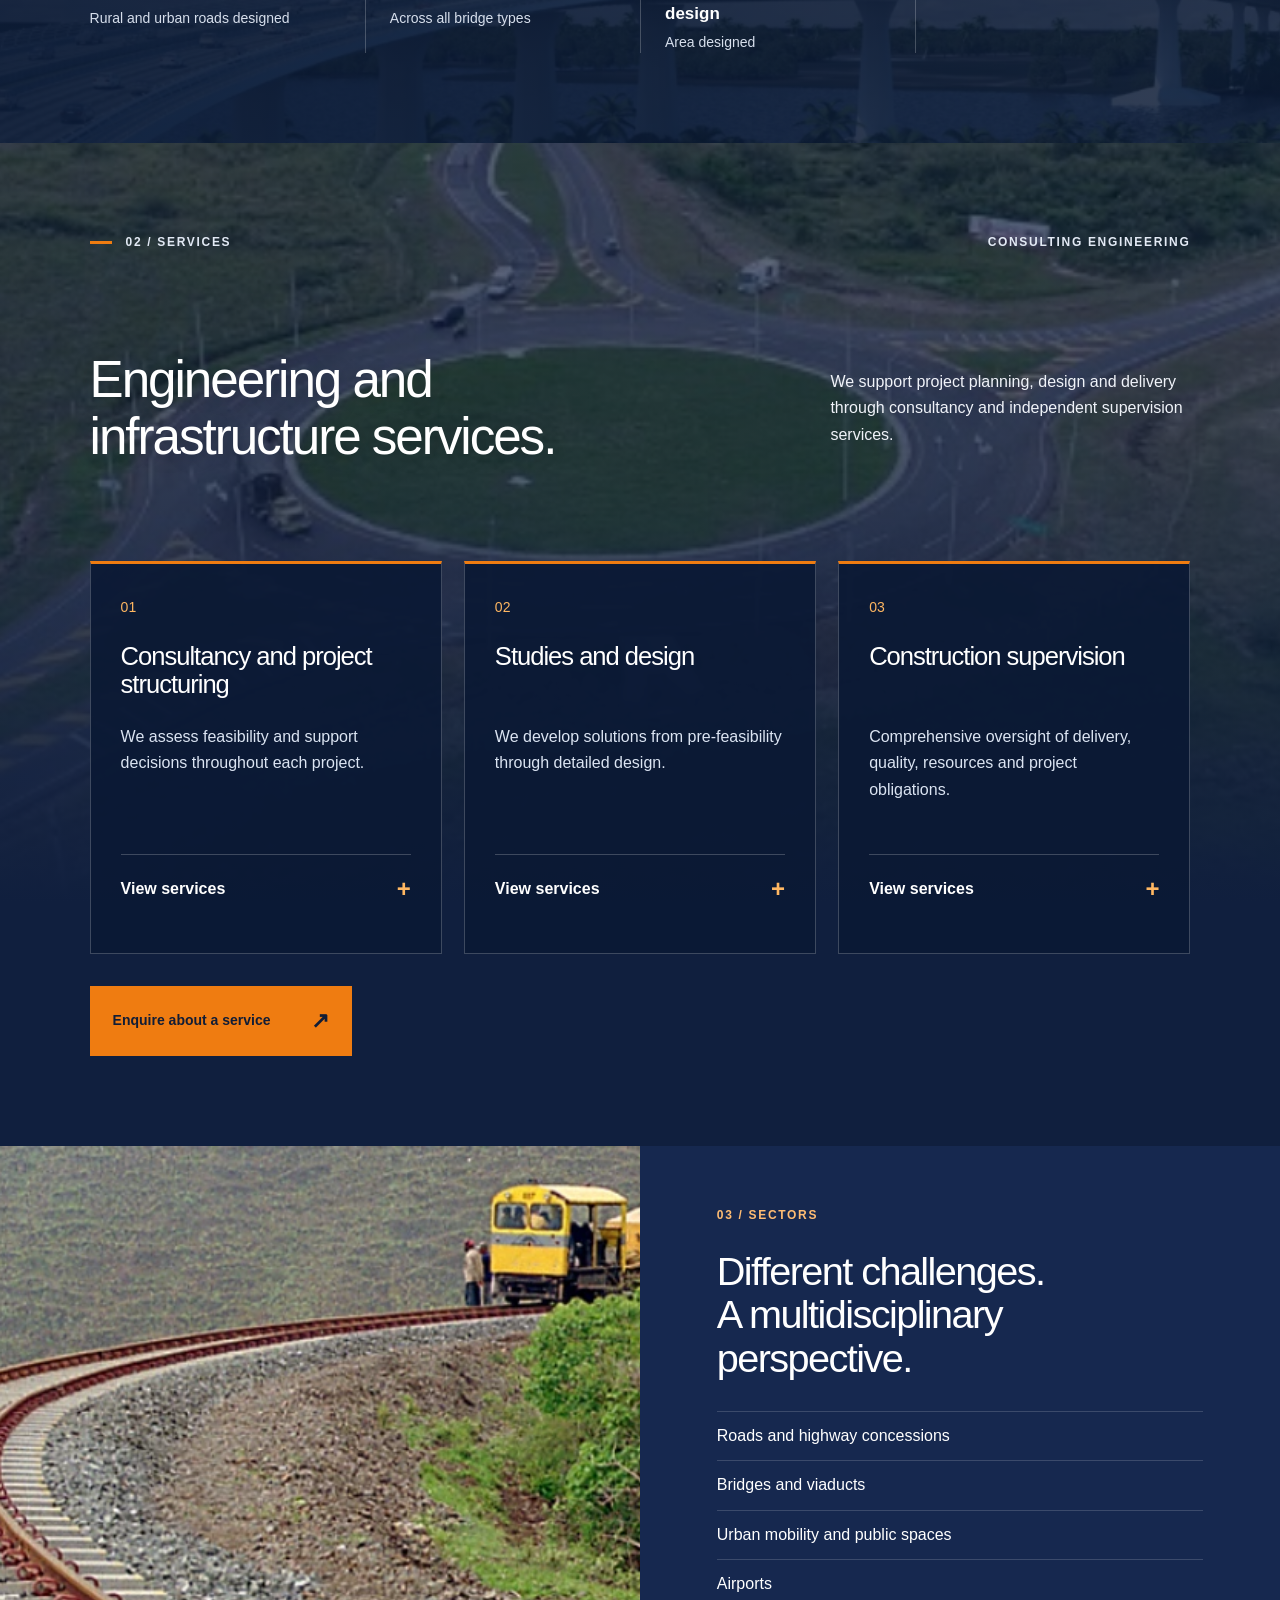
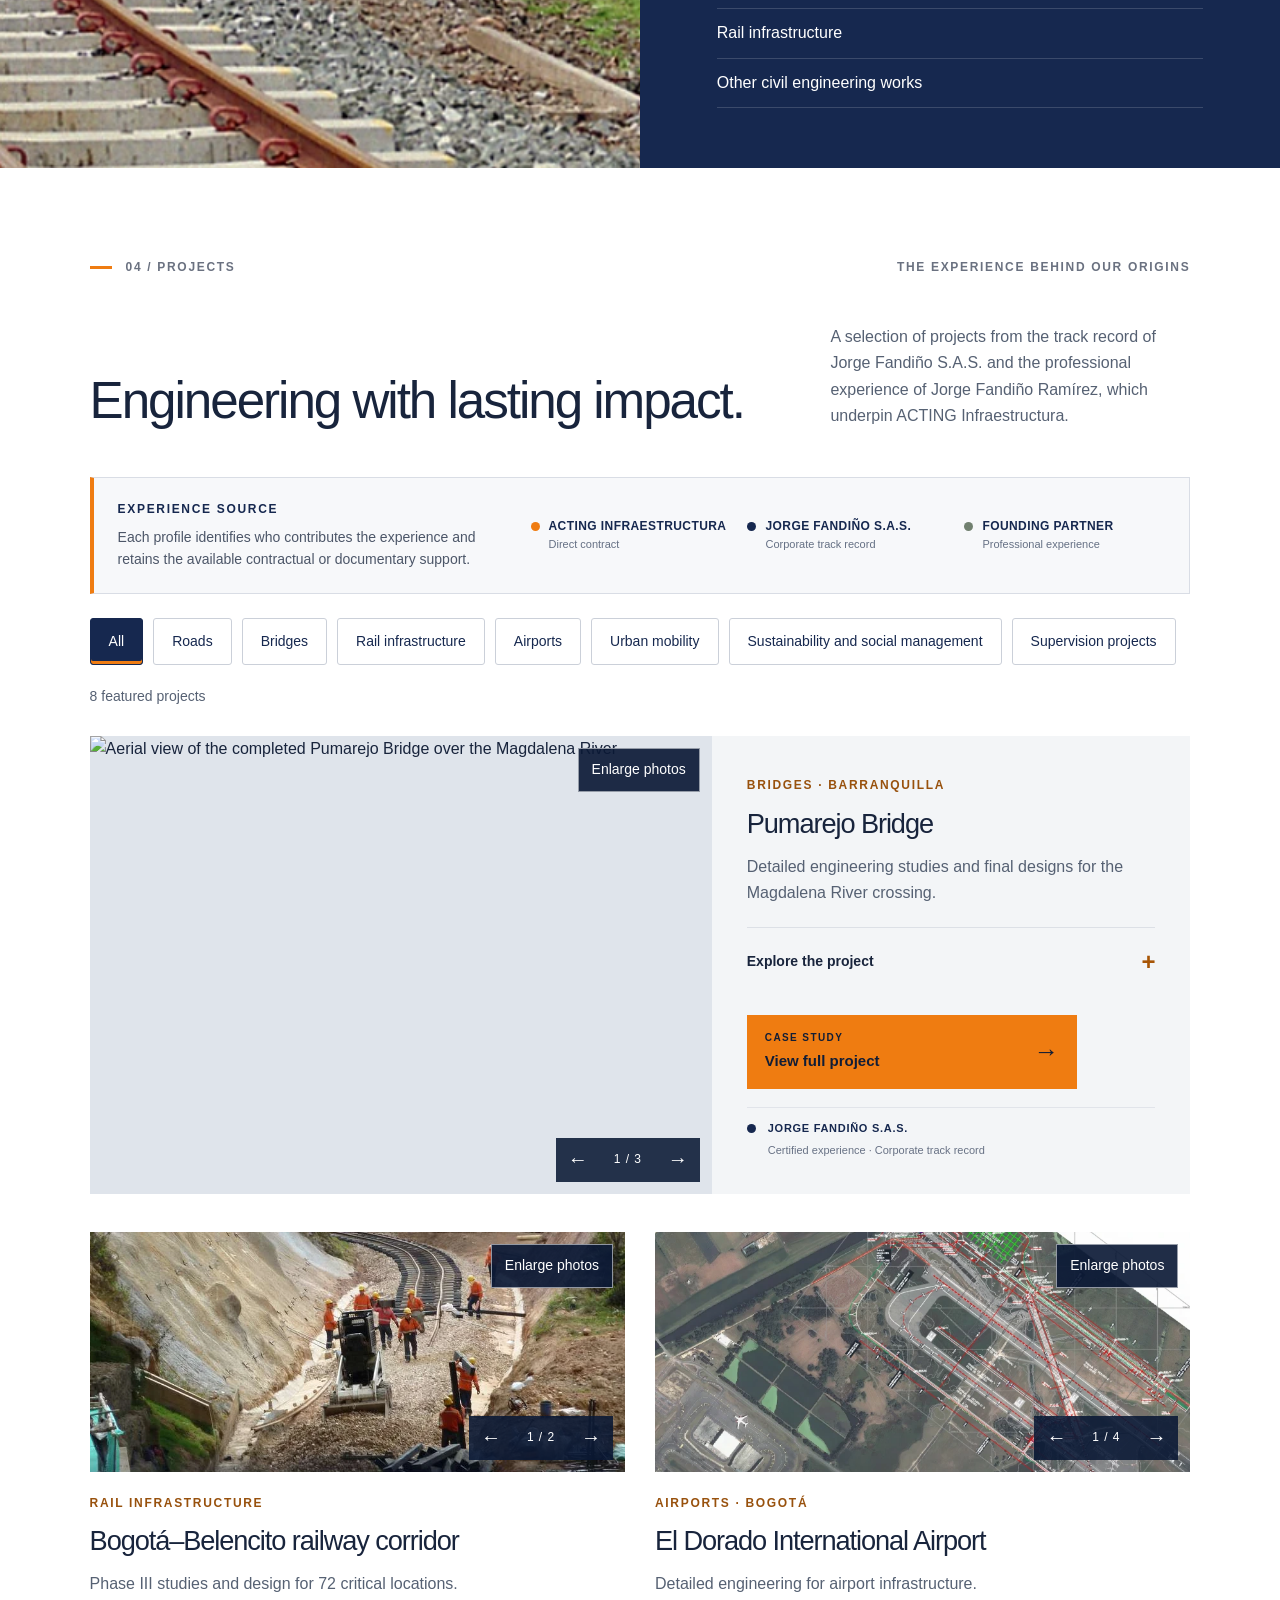
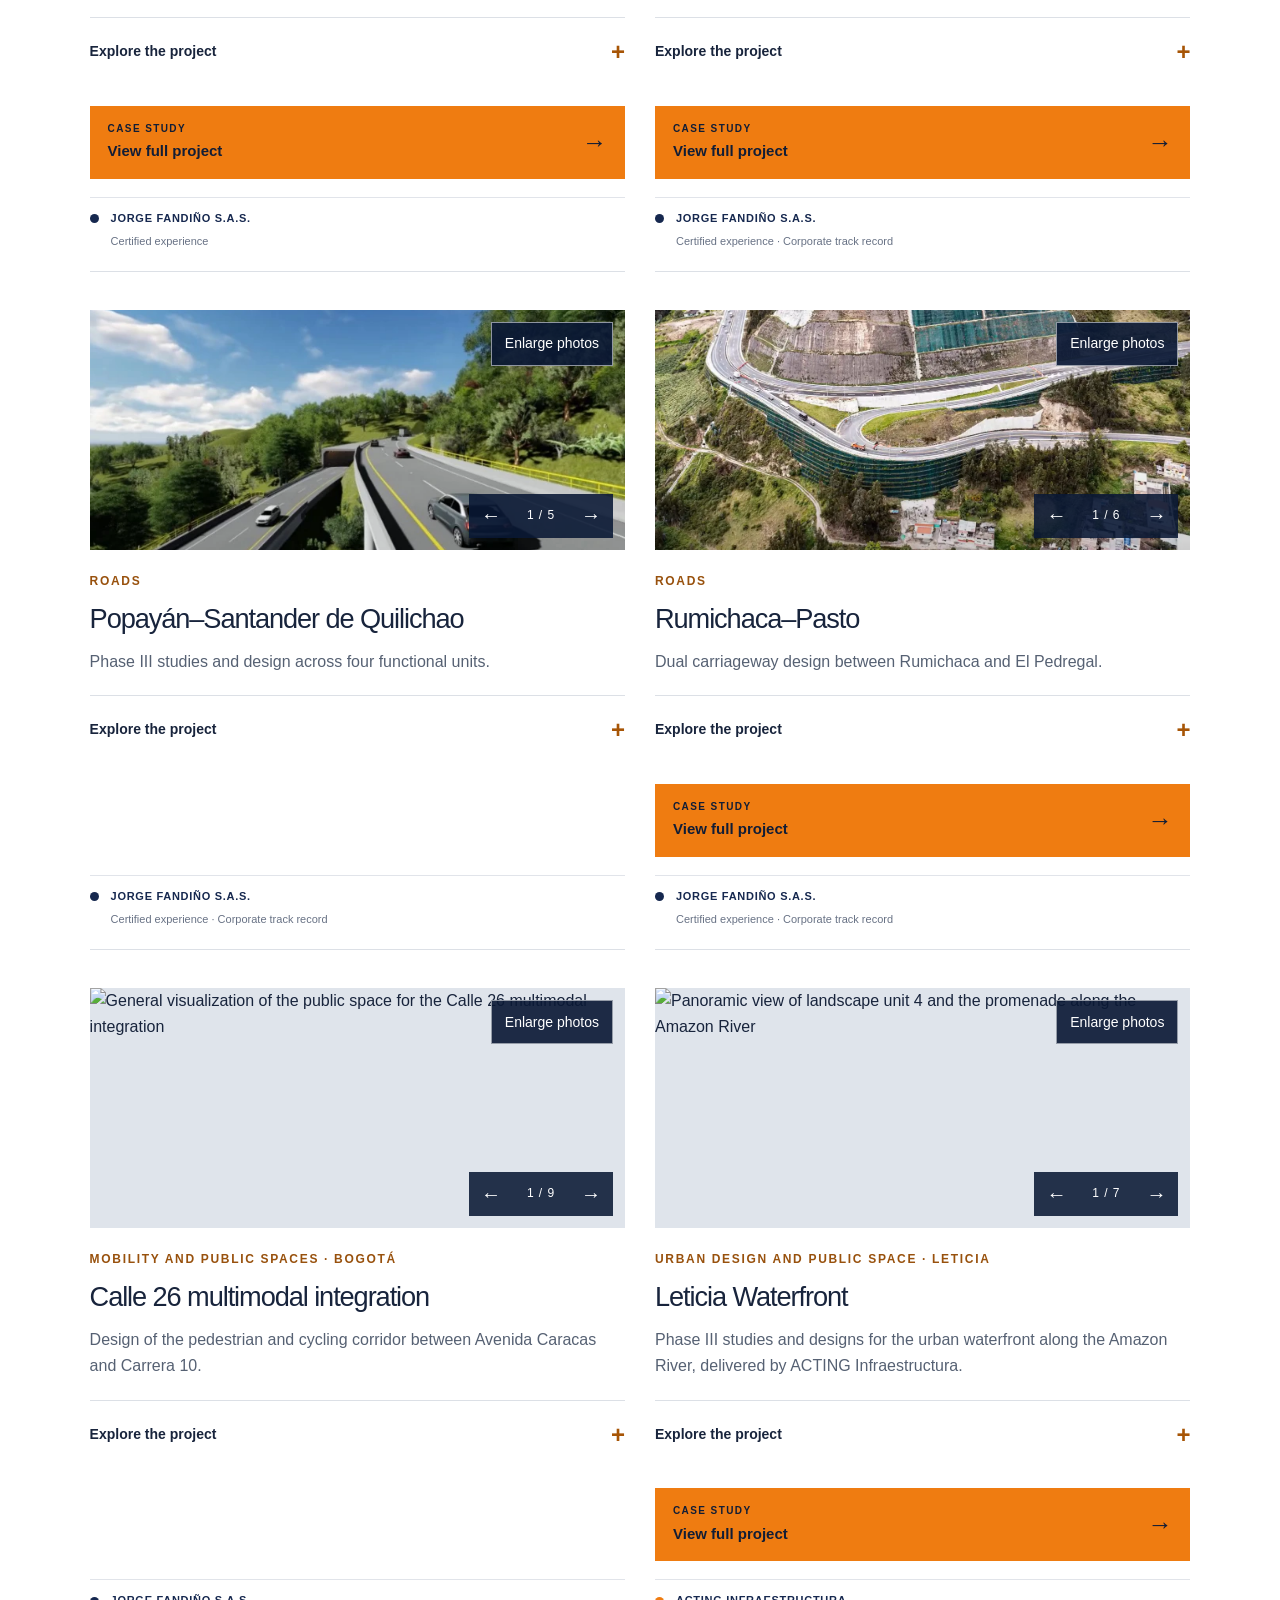
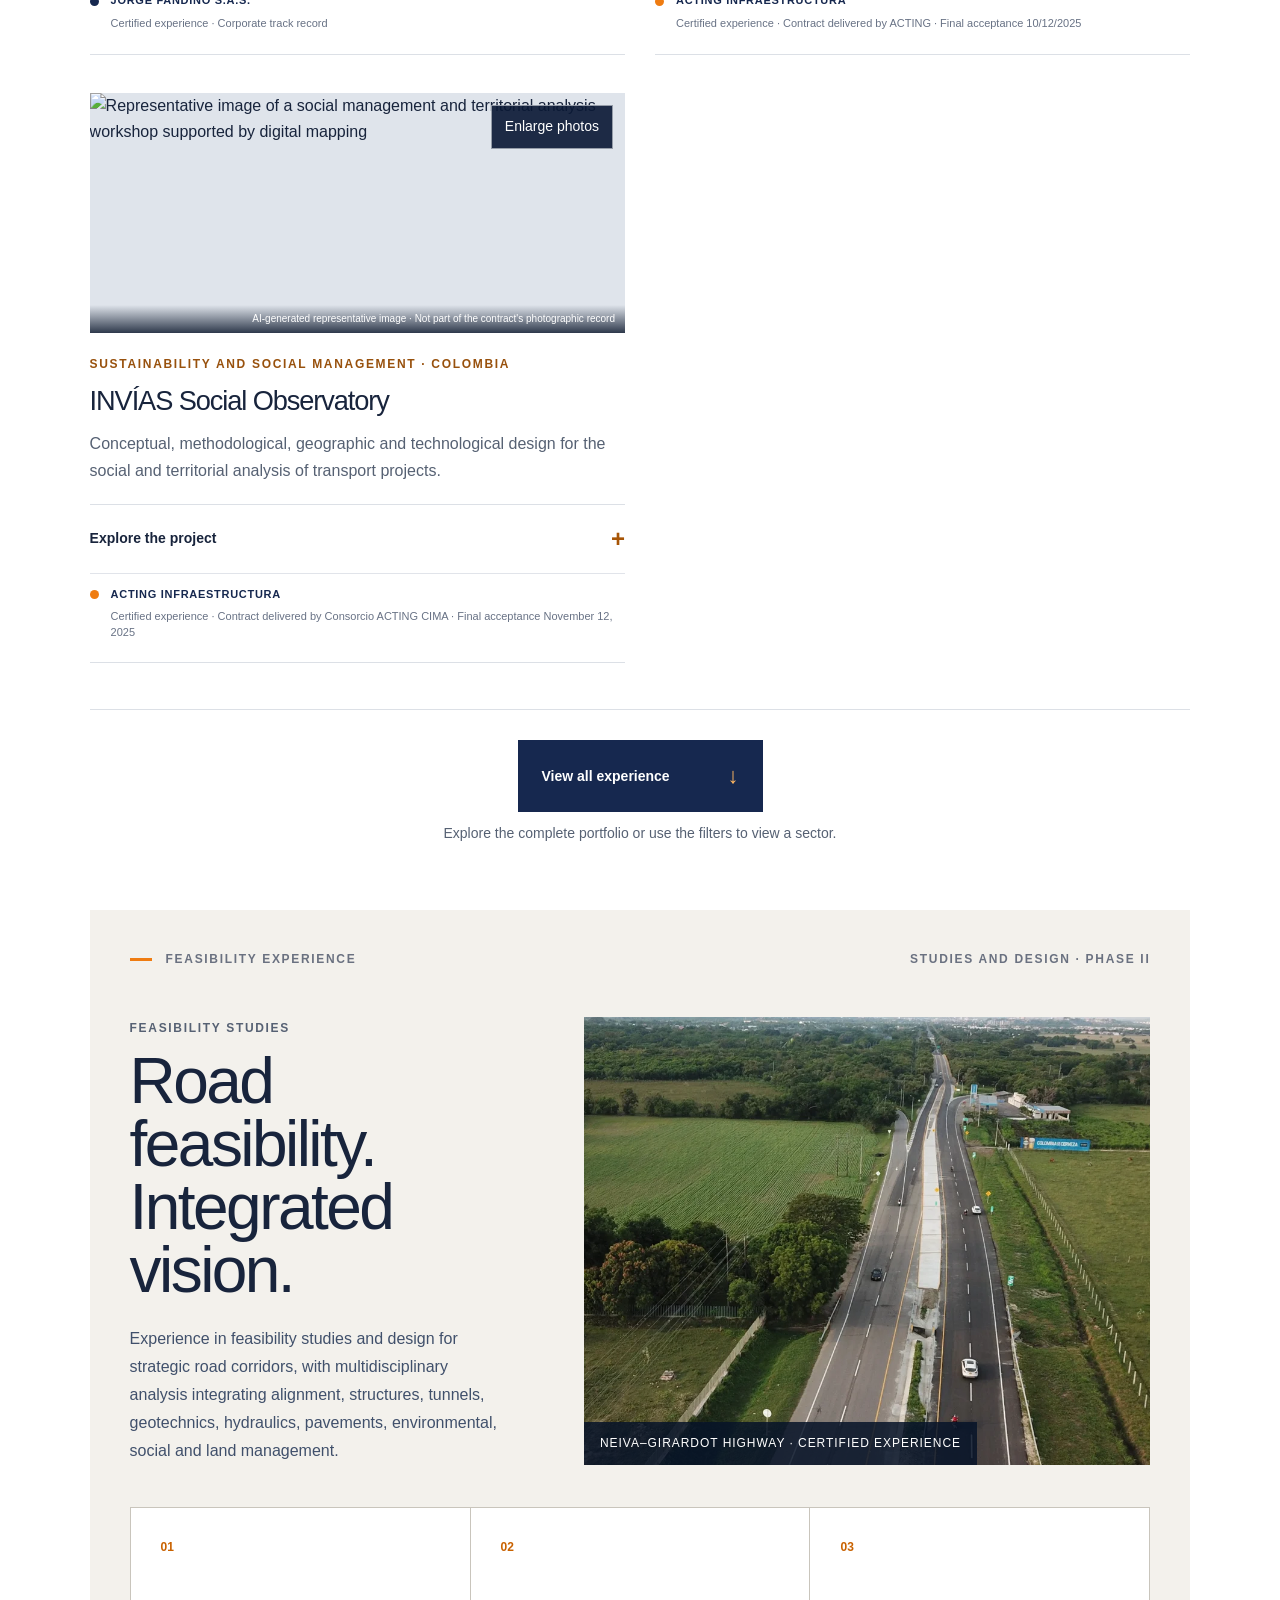
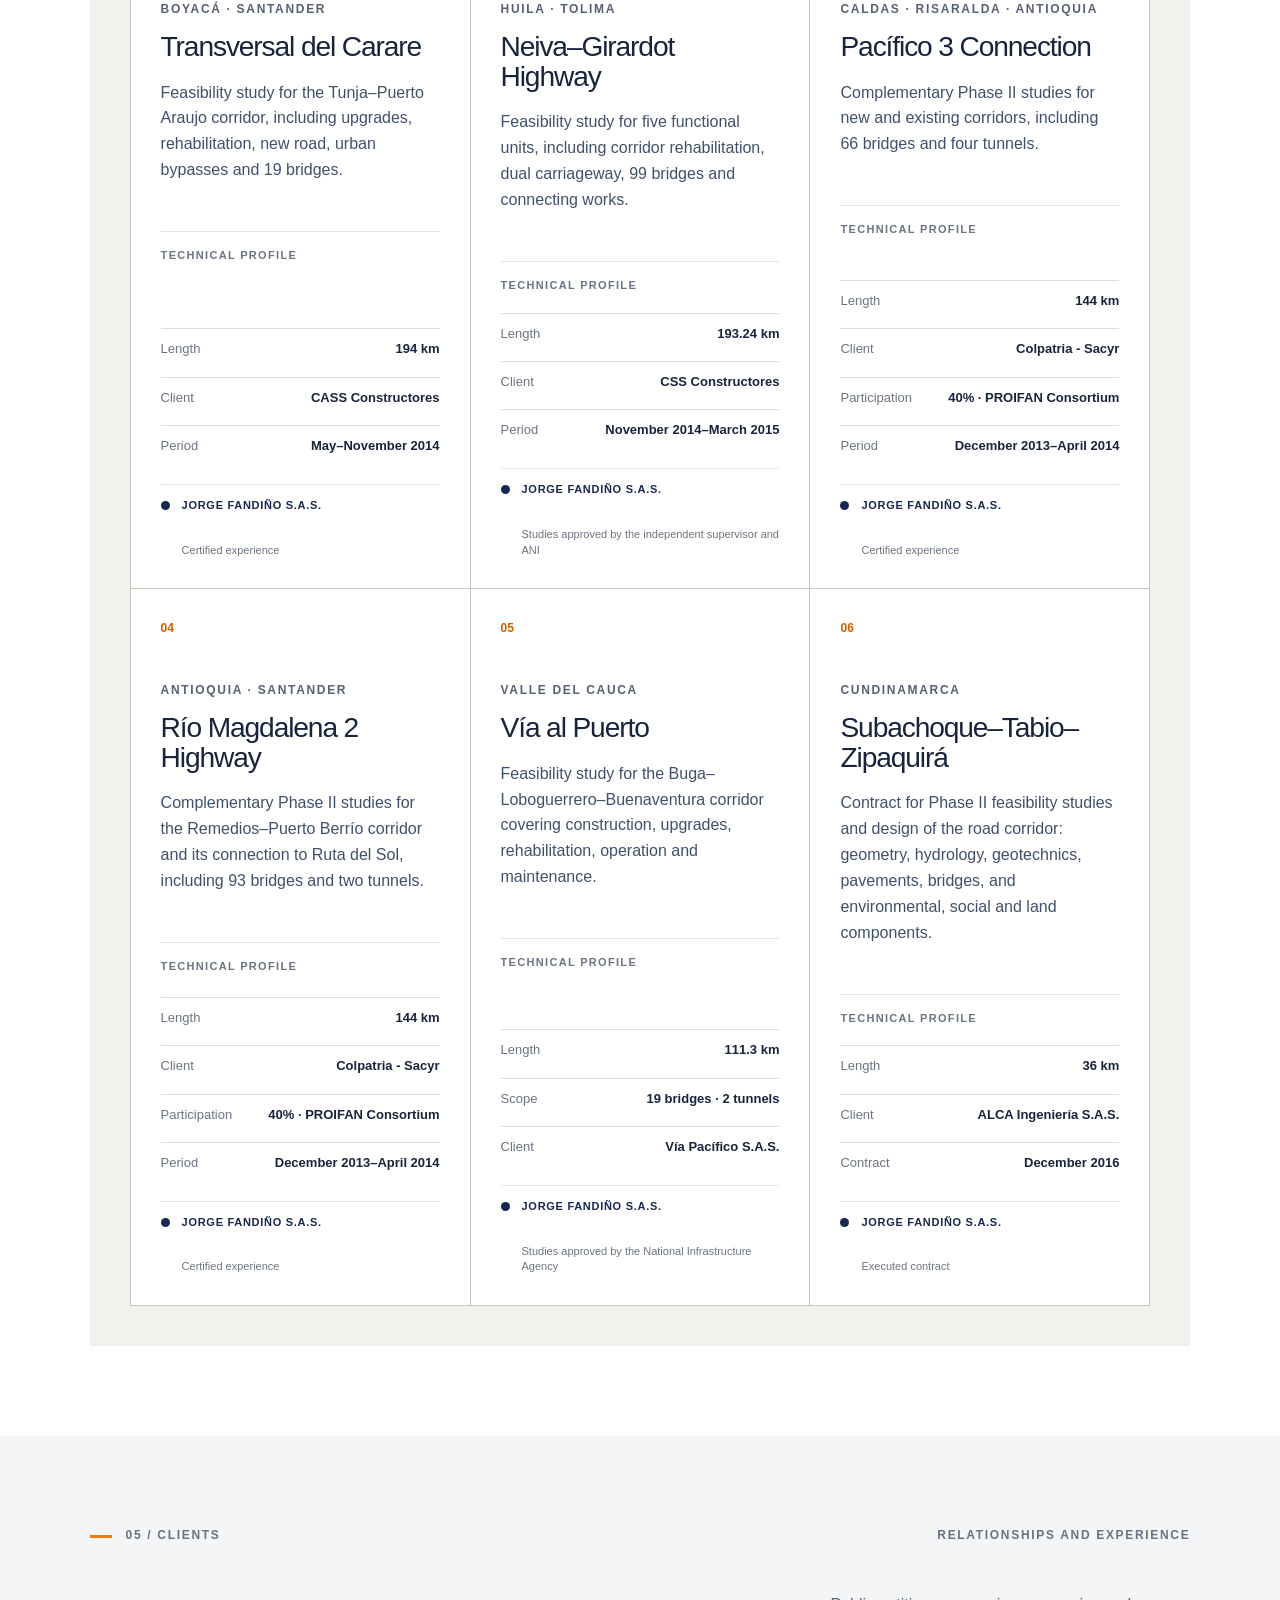
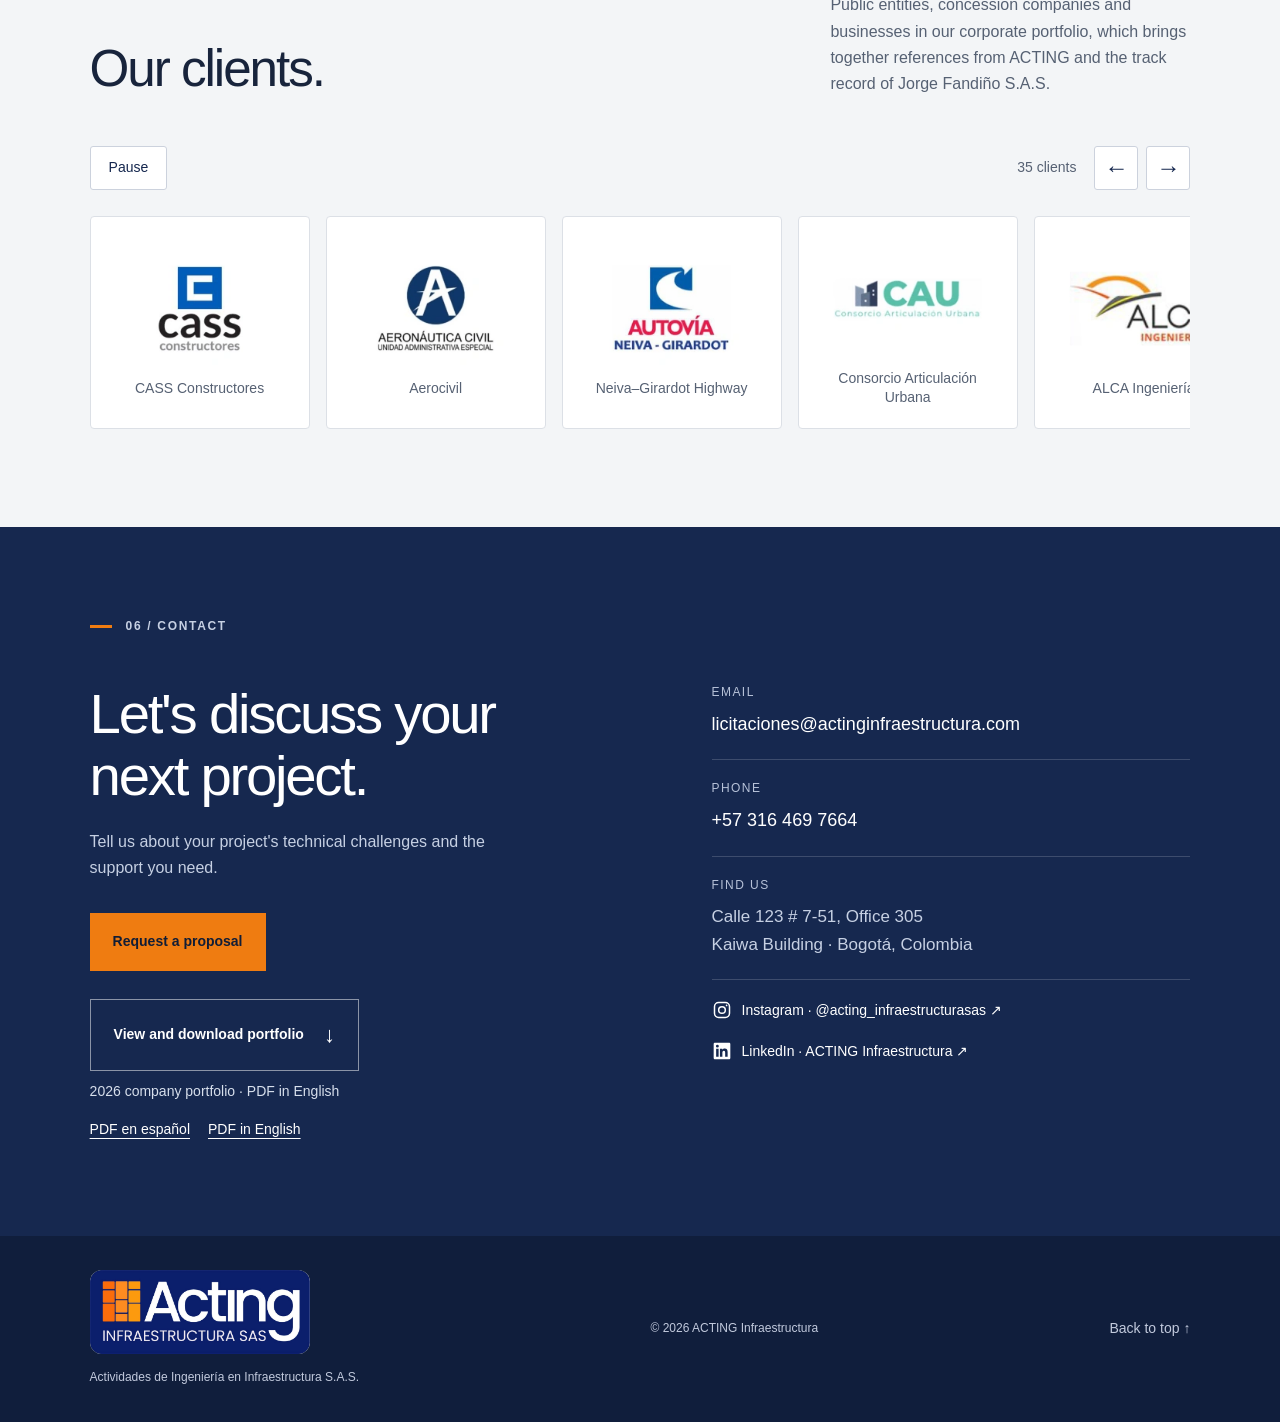
==== commit 5af68324: "Add files via upload" ====
--- a/en/index.html
+++ b/en/index.html
@@ -1,24 +1,117 @@
 <!doctype html>
-<html lang="en"><head><meta charset="utf-8"><meta name="viewport" content="width=device-width,initial-scale=1"><title>ACTING Infraestructura | Engineering Consultancy and Design</title><meta name="description" content="Colombian infrastructure engineering consultancy. Studies and design, project structuring, independent supervision and technical advisory services."><meta name="theme-color" content="#152753"><link rel="stylesheet" href="/styles.css"><link rel="alternate" hreflang="es" href="https://www.actinginfraestructura.com/"><link rel="alternate" hreflang="en" href="https://www.actinginfraestructura.com/en/"><link rel="alternate" hreflang="x-default" href="https://www.actinginfraestructura.com/"></head>
+<html lang="en"><head><meta charset="utf-8"><meta name="viewport" content="width=device-width,initial-scale=1"><title>ACTING Infraestructura | Engineering Consultancy and Design</title><meta name="description" content="Colombian infrastructure engineering consultancy. Studies and design, project structuring, independent supervision and technical advisory services."><meta name="theme-color" content="#152753"><link rel="stylesheet" href="/styles.css"><link rel="stylesheet" href="/feasibility.css"><link rel="alternate" hreflang="es" href="https://www.actinginfraestructura.com/"><link rel="alternate" hreflang="en" href="https://www.actinginfraestructura.com/en/"><link rel="alternate" hreflang="x-default" href="https://www.actinginfraestructura.com/"><link rel="icon" href="/assets/favicon.svg" type="image/svg+xml"><meta property="og:type" content="website"><meta property="og:site_name" content="ACTING Infraestructura"><meta property="og:title" content="ACTING Infraestructura | Engineering and consultancy"><meta property="og:description" content="Consultancy, studies, design and independent supervision for infrastructure projects."><meta property="og:image" content="https://www.actinginfraestructura.com/assets/hero.webp"><meta name="twitter:card" content="summary_large_image"><link rel="canonical" href="https://www.actinginfraestructura.com/en/"><meta property="og:url" content="https://www.actinginfraestructura.com/en/"></head>
 <body><a class="skip" href="#contenido">Skip to content</a>
-<header><a href="#inicio" aria-label="ACTING Infraestructura, home"><img class="logo" src="/assets/logo.webp" alt="Acting Infraestructura S.A.S." width="250" height="90"></a><button class="menu" aria-expanded="false" aria-controls="navegacion">Menu <span>☰</span></button><nav id="navegacion" aria-label="Main navigation"><a href="#firma">About us</a><a href="#servicios">Services</a><a href="#sectores">Sectors</a><a href="#proyectos">Projects</a><a href="#clientes">Clients</a><a class="nav-contact" href="#contacto">Discuss your project <span aria-hidden="true">↗</span></a></nav><div class="language-switch" role="group" aria-label="Select language"><a href="/" lang="es" hreflang="es" aria-label="Español">ES</a><span aria-hidden="true">/</span><a href="/en/" lang="en" hreflang="en" aria-label="English" aria-current="page">EN</a></div></header>
-<main id="contenido"><section id="inicio" class="hero"><img class="hero-image" src="/assets/hero.webp" alt="Cable-stayed bridge at sunset, corporate portfolio image" width="1440" height="520" fetchpriority="high"><div class="hero-content"><p class="eyebrow">ENGINEERING · CONSULTANCY · INFRASTRUCTURE</p><h1>Connecting regions.<br><em>Designing possibilities.</em></h1><p class="hero-intro">Engineering studies, design and technical advice for projects that transform the places around us.</p><a class="button light" href="#proyectos">Explore our experience <span aria-hidden="true">↗</span></a></div><div class="hero-foot"><span>ACTING INFRAESTRUCTURA</span><a href="#firma">Get to know us <span aria-hidden="true">↓</span></a><span>BOGOTÁ, COLOMBIA</span></div></section>
-<section class="section firm" id="firma"><div class="section-label"><span>01 / ABOUT US</span></div><div class="firm-layout"><div><h2>An integrated approach<br>to infrastructure.</h2><p class="lead">We are Actividades de Ingeniería en Infraestructura S.A.S., known as Acting Infraestructura S.A.S.</p><p>We are a Colombian firm providing engineering studies and design, independent project supervision and technical advisory services. We integrate engineering disciplines with each project's environmental, social and land requirements.</p><div class="origin"><div class="origin-heading"><span class="eyebrow">OUR ORIGINS AND EXPERIENCE</span><img class="origin-logo" src="/assets/jorge-fandino-logo.jpeg" alt="Jorge Fandiño S.A.S. Infraestructura" width="585" height="210" loading="lazy"></div><p>ACTING builds on the track record of Jorge Fandiño S.A.S. and the professional experience of founding partner Jorge Fandiño Ramírez.</p></div><div class="portfolio-download"><a class="button portfolio-button" href="/assets/portafolio-acting-2026-final.pdf?v=d8ad0be1a919" target="_blank" rel="noopener" type="application/pdf" aria-label="View and download the 2026 company portfolio PDF, opens in a new tab">View and download portfolio <span aria-hidden="true">↓</span></a><p>2026 company portfolio · PDF in Spanish · 1.4 MB</p></div></div><figure><img src="/assets/team-brochure.webp" alt="Team in the office, corporate archive" width="1442" height="962" loading="lazy"><figcaption>The people behind every solution.<span>Our team · Corporate archive</span></figcaption></figure></div></section>
-<section id="experiencia" class="section experience" aria-labelledby="experience-title"><div class="experience-heading"><p class="eyebrow">OUR TRACK RECORD</p><h2 id="experience-title">Experience in numbers.</h2></div><div class="metrics-grid"><div class="metric"><svg viewbox="0 0 48 48" width="48" height="48" fill="none" stroke="currentColor" stroke-width="1.6" stroke-linecap="round" stroke-linejoin="round" aria-hidden="true" focusable="false"><path d="M15 5 8 43M33 5l7 38M24 5v7m0 7v7m0 7v10"></path></svg><h3>Kilometres of roads</h3><div class="metric-number"><span class="metric-prefix">MORE THAN</span><span class="metric-value">2,000</span></div><p>Rural and urban roads designed</p></div><div class="metric"><svg viewbox="0 0 48 48" width="48" height="48" fill="none" stroke="currentColor" stroke-width="1.6" stroke-linecap="round" stroke-linejoin="round" aria-hidden="true" focusable="false"><path d="M4 34h40M10 42V12m28 30V12M10 15c7 17 21 17 28 0M4 24l6-9m28 0 6 9M17 25v9m7-6v6m7-9v9"></path></svg><h3>Bridges designed</h3><div class="metric-number"><span class="metric-prefix">MORE THAN</span><span class="metric-value">300</span></div><p>Across all bridge types</p></div><div class="metric"><svg viewbox="0 0 48 48" width="48" height="48" fill="none" stroke="currentColor" stroke-width="1.6" stroke-linecap="round" stroke-linejoin="round" aria-hidden="true" focusable="false"><path d="M5 43h38M9 43V14l14-7v36m0-23h15v23M14 19h3m-3 7h3m-3 7h3m12-6h3m-3 7h3"></path></svg><h3>Architecture and urban design</h3><div class="metric-number"><span class="metric-prefix">MORE THAN</span><span class="metric-value">500,000<span class="metric-unit">m²</span></span></div><p>Area designed</p></div><div class="metric"><svg viewbox="0 0 48 48" width="48" height="48" fill="none" stroke="currentColor" stroke-width="1.6" stroke-linecap="round" stroke-linejoin="round" aria-hidden="true" focusable="false"><rect x="9" y="9" width="30" height="34" rx="3"></rect><path d="M18 9V5h12v4M16 21l3 3 6-6m-9 15 3 3 6-6m5-8h3m-3 12h3"></path></svg><h3>Projects delivered</h3><div class="metric-number"><span class="metric-prefix">MORE THAN</span><span class="metric-value">100</span></div></div></div></section>
-<section class="services section" id="servicios"><div class="section-label"><span>02 / SERVICES</span><span>CONSULTING ENGINEERING</span></div><div class="section-heading"><h2>Engineering and<br>infrastructure services.</h2><p>We support project planning, design and delivery through consultancy and independent supervision services.</p></div><article class="service-catalog"><div class="catalog-heading"><span class="number">01</span><h3>Consultancy</h3><p>From pre-feasibility studies to detailed design and advice during construction.</p></div><ul class="catalog-list"><li>Technical and financial pre-feasibility (Phase I) and feasibility (Phase II) studies and design.</li><li>Detailed engineering studies and final designs (Phase III).</li><li>Environmental, social and land studies.</li><li>Planning and design of urban and rural road projects.</li><li>Tender advisory services and project structuring.</li><li>Due diligence.</li><li>Risk and sustainability analysis.</li><li>Periodic reporting to oversight bodies and clients.</li><li>Technical advice during construction.</li><li>Railway studies and design.</li><li>Studies and design of complex structures.</li><li>Tunnel studies and design.</li><li>Airport studies and design.</li><li>Building studies and design.</li><li>Urban planning and landscape studies.</li><li>Design of waterfront promenades and similar structures.</li></ul></article>
-<article class="service-catalog"><div class="catalog-heading"><span class="number">02</span><h3>Independent project supervision</h3><p>Comprehensive monitoring of delivery, quality, resources and compliance with project obligations.</p></div><ul class="catalog-list"><li>Technical, administrative, financial, legal and environmental supervision.</li><li>Schedule monitoring and execution control.</li><li>Verification of regulatory and contractual compliance.</li><li>Quality supervision of materials and construction processes.</li><li>Assessment of environmental and occupational health and safety compliance.</li><li>Support for project land management and social management.</li><li>Project budget and financial control.</li></ul></article><a class="button service-contact" href="#contacto">Enquire about a service <span aria-hidden="true">↗</span></a></section>
-<section id="sectores" class="sectors"><div class="sector-image"><img src="/assets/rail.webp" alt="Railway corridor from the corporate archive" width="1440" height="405" loading="lazy"></div><div class="sector-content"><p class="eyebrow">03 / SECTORS</p><h2>Different challenges.<br>A multidisciplinary perspective.</h2><ul><li>Roads and highway concessions</li><li>Bridges and viaducts</li><li>Urban mobility and public spaces</li><li>Airports</li><li>Railway infrastructure</li><li>Other civil engineering works</li></ul></div></section>
-<section id="proyectos" class="section projects"><div class="section-label"><span>04 / PROJECTS</span><span>THE EXPERIENCE BEHIND OUR ORIGINS</span></div><div class="section-heading"><h2>Engineering with lasting impact.</h2><p>Selected projects from the track record of Jorge Fandiño S.A.S., the firm from which ACTING Infraestructura originated.</p></div><div class="project-grid">
-<article class="project featured"><img src="/assets/pumarejo.webp" alt="Pumarejo Bridge over the Magdalena River" width="1440" height="388" loading="lazy"><div class="project-body"><span class="eyebrow">BRIDGES · BARRANQUILLA</span><h3>Pumarejo Bridge</h3><p>Detailed engineering studies and final designs for the Magdalena River crossing.</p><details><summary>Explore the project <span aria-hidden="true">+</span></summary><div class="details"><p>Jorge Fandiño S.A.S. participated alongside other firms in the Phase III design of the cable-stayed bridge, approach viaducts and road connections.</p><dl><div><dt>Client</dt><dd>INVÍAS</dd></div><div><dt>Period</dt><dd>2013–2015</dd></div><div><dt>Scope</dt><dd>380 m main span · 2.88 km between abutments · 6 lanes</dd></div></dl></div></details><small>Track record of Jorge Fandiño S.A.S.</small></div></article>
-<article class="project" id="bogota-belencito"><div class="project-gallery" data-gallery aria-label="Bogotá–Belencito project gallery"><div class="gallery-track"><img src="/assets/bogota-belencito-1.webp" alt="Track works on the Bogotá–Belencito railway corridor" width="894" height="388" loading="lazy"><img src="/assets/bogota-belencito-2.webp" alt="Railway bridge on the Bogotá–Belencito project" width="535" height="388" loading="lazy" hidden></div><div class="gallery-controls"><button type="button" class="gallery-prev" aria-label="Previous photo">←</button><span class="gallery-counter" aria-live="polite">1 / 2</span><button type="button" class="gallery-next" aria-label="Next photo">→</button></div></div><div class="project-body"><span class="eyebrow">RAIL INFRASTRUCTURE</span><h3>Bogotá–Belencito railway corridor</h3><p>Phase III studies and design for 72 critical locations.</p><details><summary>Explore the project <span aria-hidden="true">+</span></summary><div class="details"><p>Definitive studies and design for construction works at 72 critical locations along the Bogotá–Belencito, La Caro–Zipaquirá and Bogotá–Facatativá corridors. The scope included surveying, geology, hydrology, hydraulics, geotechnical engineering, structures, drawings, quantities and cost estimates.</p><dl><div><dt>Client</dt><dd>Consorcio Dracol Vías Férreas</dd></div><div><dt>Period</dt><dd>2013–2014</dd></div><div><dt>Duration</dt><dd>12 months</dd></div><div><dt>Scope</dt><dd>72 critical locations · Phase III</dd></div></dl></div></details><small>Certified experience of Jorge Fandiño S.A.S.</small></div></article>
-<article class="project"><div class="project-gallery" data-gallery aria-label="Neiva–Espinal–Girardot project gallery"><div class="gallery-track"><img src="/assets/neiva-girardot-1.webp" alt="Yaguará roundabout, functional unit 1 of the Neiva–Espinal–Girardot corridor" width="1366" height="768" loading="lazy"><img src="/assets/neiva-girardot-2.webp" alt="Road corridor in functional unit 3 of Neiva–Espinal–Girardot" width="1366" height="768" loading="lazy" hidden><img src="/assets/neiva-girardot-3.webp" alt="Aerial view of the road alignment in functional unit 3 of Neiva–Espinal–Girardot" width="1366" height="768" loading="lazy" hidden><img src="/assets/neiva-girardot-4.webp" alt="Start of the El Espinal bypass, functional unit 4" width="1400" height="1049" loading="lazy" hidden><img src="/assets/neiva-girardot-5.webp" alt="Second carriageway in functional unit 5 of Neiva–Espinal–Girardot" width="1400" height="744" loading="lazy" hidden><img src="/assets/neiva.webp" alt="Neiva–Espinal–Girardot road corridor" width="647" height="262" loading="lazy" hidden></div><div class="gallery-controls"><button type="button" class="gallery-prev" aria-label="Previous photo">←</button><span class="gallery-counter" aria-live="polite">1 / 6</span><button type="button" class="gallery-next" aria-label="Next photo">→</button></div></div><div class="project-body"><span class="eyebrow">ROADS</span><h3>Neiva–Espinal–Girardot</h3><p>Phase III design across five functional units.</p><details><summary>Explore the project <span aria-hidden="true">+</span></summary><div class="details"><p>Design of a 197 km corridor. The reported scope includes 36 road bridges, six pedestrian bridges, eight intersections and public spaces.</p><dl><div><dt>Client</dt><dd>Autovía Neiva–Girardot</dd></div><div><dt>Period</dt><dd>2016–2019</dd></div></dl></div></details><small>Track record of Jorge Fandiño S.A.S.</small></div></article>
-<article class="project"><img src="/assets/buga.webp" alt="Buga–Buenaventura road corridor" width="648" height="262" loading="lazy"><div class="project-body"><span class="eyebrow">ROADS</span><h3>Buga–Buenaventura</h3><p>Engineering studies and design between Loboguerrero and Buga.</p><details><summary>Explore the project <span aria-hidden="true">+</span></summary><div class="details"><p>Phase III design of functional units 4 and 5: 54.6 km of dual carriageway, covering alignment, geotechnics, pavements, hydrology, drainage, utilities and road safety.</p><dl><div><dt>Client</dt><dd>Consorcio Constructor Vía Pacífico</dd></div><div><dt>Period</dt><dd>2016–2019</dd></div></dl></div></details><small>Track record of Jorge Fandiño S.A.S.</small></div></article>
-<article class="project"><div class="project-gallery" data-gallery aria-label="Avenida El Rincón and Avenida Boyacá project gallery"><div class="gallery-track"><img src="/assets/rincon-boyaca-1.webp" alt="Daytime aerial view of the Avenida El Rincón and Avenida Boyacá interchange" width="1050" height="551" loading="lazy"><img src="/assets/rincon-boyaca-2.webp" alt="Aerial view of the bridge and ramps at the Avenida El Rincón interchange" width="1200" height="675" loading="lazy" hidden><img src="/assets/rincon-boyaca-3.webp" alt="Night aerial view of the Avenida El Rincón and Avenida Boyacá interchange" width="858" height="484" loading="lazy" hidden><img src="/assets/rincon.webp" alt="Intersection of El Rincón and Boyacá Avenues" width="497" height="221" loading="lazy" hidden></div><div class="gallery-controls"><button type="button" class="gallery-prev" aria-label="Previous photo">←</button><span class="gallery-counter" aria-live="polite">1 / 4</span><button type="button" class="gallery-next" aria-label="Next photo">→</button></div></div><div class="project-body"><span class="eyebrow">URBAN MOBILITY · BOGOTÁ</span><h3>El Rincón and Boyacá Avenues</h3><p>Phase III road design and urban integration.</p><details><summary>Explore the project <span aria-hidden="true">+</span></summary><div class="details"><p>Design of 1.50 km of dual carriageway, a grade-separated interchange, three bridges and three small-span bridges.</p><dl><div><dt>Client</dt><dd>IDU</dd></div><div><dt>Period</dt><dd>2017–2019</dd></div></dl></div></details><small>Track record of Jorge Fandiño S.A.S.</small></div></article>
-<article class="project"><img src="/assets/dorado.webp" alt="Design drawing for El Dorado International Airport" width="833" height="548" loading="lazy"><div class="project-body"><span class="eyebrow">AIRPORTS · BOGOTÁ</span><h3>El Dorado International Airport</h3><p>Detailed engineering for airport infrastructure.</p><details><summary>Explore the project <span aria-hidden="true">+</span></summary><div class="details"><p>Phase III design for the extension of runway 13L/31R and rapid-exit taxiways. Geometry, geotechnics, pavements, structures and electrical systems.</p><dl><div><dt>Client</dt><dd>Aerocivil</dd></div><div><dt>Period</dt><dd>2021</dd></div></dl></div></details><small>Track record of Jorge Fandiño S.A.S.</small></div></article>
-<article class="project"><img src="/assets/popayan.webp" alt="Popayán–Santander de Quilichao — corporate archive" width="680" height="374" loading="lazy"><div class="project-body"><span class="eyebrow">ROADS</span><h3>Popayán–Santander de Quilichao</h3><p>Phase III studies and design across four functional units.</p><details><summary>Explore the project <span aria-hidden="true">+</span></summary><div class="details"><p>Design of 76.35 km including road and pedestrian bridges, interchanges, U-turn facilities, urban works and service areas.</p><dl><div><dt>Client</dt><dd>Consorcio EPC Nuevo Cauca</dd></div><div><dt>Period</dt><dd>2015–2016</dd></div></dl></div></details><small>Track record of Jorge Fandiño S.A.S.</small></div></article>
-<article class="project"><div class="project-gallery" data-gallery aria-label="Rumichaca–Pasto project gallery"><div class="gallery-track"><img src="/assets/rumichaca-pasto-1.webp" alt="Aerial view of a bridge under construction on the Rumichaca–Pasto corridor" width="1280" height="541" loading="lazy"><img src="/assets/rumichaca-pasto-2.webp" alt="Completed road corridor between Rumichaca and Pasto" width="1192" height="597" loading="lazy" hidden><img src="/assets/rumichaca-pasto-3.webp" alt="Aerial view of the dual carriageway and stabilization works on the Rumichaca–Pasto corridor" width="1280" height="575" loading="lazy" hidden><img src="/assets/rumichaca-pasto-4.webp" alt="Aerial view of Boquerón Bridge on the Rumichaca–Pasto corridor" width="1280" height="590" loading="lazy" hidden><img src="/assets/rumichaca-pasto-5.webp" alt="Aerial view of an interchange on the Rumichaca–Pasto corridor" width="1280" height="491" loading="lazy" hidden><img src="/assets/rumichaca.webp" alt="Rumichaca–Pasto — corporate archive" width="680" height="374" loading="lazy" hidden></div><div class="gallery-controls"><button type="button" class="gallery-prev" aria-label="Previous photo">←</button><span class="gallery-counter" aria-live="polite">1 / 6</span><button type="button" class="gallery-next" aria-label="Next photo">→</button></div></div><div class="project-body"><span class="eyebrow">ROADS</span><h3>Rumichaca–Pasto</h3><p>Dual carriageway design between Rumichaca and El Pedregal.</p><details><summary>Explore the project <span aria-hidden="true">+</span></summary><div class="details"><p>Phase III design of 44 km across functional units 1, 2 and 3. Geometry, geotechnics, drainage, pavements, structures, signage and associated works.</p><dl><div><dt>Client</dt><dd>Consorcio SH (Sacyr–Herdoiza)</dd></div><div><dt>Period</dt><dd>2016–2017</dd></div></dl></div></details><small>Track record of Jorge Fandiño S.A.S.</small></div></article>
-<article class="project"><img src="/assets/calle26.webp" alt="Calle 26 multimodal integration — corporate archive" width="680" height="374" loading="lazy"><div class="project-body"><span class="eyebrow">MOBILITY AND PUBLIC SPACES · BOGOTÁ</span><h3>Calle 26 multimodal integration</h3><p>Design of the pedestrian and cycling corridor between Avenida Caracas and Carrera 10.</p><details><summary>Explore the project <span aria-hidden="true">+</span></summary><div class="details"><p>Phase III design of the platform over Calle 26, connections and green spaces to integrate the area's planned transport modes. Image: corridor visualisation.</p><dl><div><dt>Client</dt><dd>IDU</dd></div><div><dt>Period</dt><dd>2022–2023</dd></div></dl></div></details><small>Track record of Jorge Fandiño S.A.S.</small></div></article>
-<article class="project"><img src="/assets/americas.webp" alt="Américas transit corridor extension — corporate archive" width="680" height="374" loading="lazy"><div class="project-body"><span class="eyebrow">MASS TRANSIT · BOGOTÁ</span><h3>Américas transit corridor extension</h3><p>Updating, refining and supplementing Phase III designs.</p><details><summary>Explore the project <span aria-hidden="true">+</span></summary><div class="details"><p>Corridor between Puente Aranda and NQS, with an operational connection to Calle 26. The portfolio reports 2.50 km of corridor and connecting bridges. Image: project visualisation.</p><dl><div><dt>Client</dt><dd>IDU</dd></div><div><dt>Period</dt><dd>2016–2019</dd></div></dl></div></details><small>Track record of Jorge Fandiño S.A.S.</small></div></article>
-<article class="project"><img src="/assets/caracas.webp" alt="Caracas transit corridor expansion — corporate archive" width="680" height="374" loading="lazy"><div class="project-body"><span class="eyebrow">MASS TRANSIT · BOGOTÁ</span><h3>Caracas transit corridor expansion</h3><p>Engineering studies and design for mass transit infrastructure.</p><details><summary>Explore the project <span aria-hidden="true">+</span></summary><div class="details"><p>Phase III design of 7.50 km of urban road, stations, a depot and maintenance facility for 130 buses, road and pedestrian bridges, and 60,000 m² of public space. Image: project visualisation.</p><dl><div><dt>Client</dt><dd>IDU</dd></div><div><dt>Period</dt><dd>2016–2019</dd></div></dl></div></details><small>Track record of Jorge Fandiño S.A.S.</small></div></article></div><div class="more-projects"><h3>More road and urban projects</h3><p>References from the track record of Jorge Fandiño S.A.S.</p><div class="reference-list"><details><summary><span class="reference-title">Armenia–Montenegro–Quimbaya</span><span aria-hidden="true">+</span></summary><div class="details"><p>Connectivity studies across four sections. Traffic, alignment, geotechnics, structures, utilities and surrounding conditions.</p><dl><div><dt>Client</dt><dd>INVÍAS</dd></div><div><dt>Period</dt><dd>2020–2022</dd></div></dl></div></details><details><summary><span class="reference-title">National highway through Montenegro</span><span aria-hidden="true">+</span></summary><div class="details"><p>Phase III design of an underpass, a 230 m cut-and-cover tunnel, a 30 m bridge and a linear park.</p><dl><div><dt>Client</dt><dd>Consorcio ALC Montenegro 067</dd></div><div><dt>Period</dt><dd>2016–2017</dd></div></dl></div></details><details><summary><span class="reference-title">Santa Ana–Mocoa–Neiva</span><span aria-hidden="true">+</span></summary><div class="details"><p>Phase III design: geometric design over 456.2 km, LiDAR surveying, traffic, urban planning and architecture.</p><dl><div><dt>Client</dt><dd>Concesión Aliadas</dd></div><div><dt>Period</dt><dd>2016–2019</dd></div></dl></div></details><details><summary><span class="reference-title">Concesión Vías de Cali</span><span aria-hidden="true">+</span></summary><div class="details"><p>Phase III design of 11.4 km across eight sections. Grade-separated intersection, bridges, utilities and public spaces.</p><dl><div><dt>Client</dt><dd>Concesión Vías de Cali</dd></div><div><dt>Period</dt><dd>2010–2011</dd></div></dl></div></details><details><summary><span class="reference-title">Concesión Vías del Valle</span><span aria-hidden="true">+</span></summary><div class="details"><p>Phase III design of 40 km across eleven sections, seven road bridges, utilities and urban works.</p><dl><div><dt>Client</dt><dd>Concesión Vías del Valle</dd></div><div><dt>Period</dt><dd>2010–2011</dd></div></dl></div></details></div></div></section><section id="clientes" class="section clients"><div class="section-label"><span>05 / CLIENTS</span><span>RELATIONSHIPS AND EXPERIENCE</span></div><div class="section-heading"><h2>Our clients.</h2><p>Public entities, concession companies and businesses in our corporate portfolio, which brings together references from ACTING and the track record of Jorge Fandiño S.A.S.</p></div><div class="client-grid"><figure><img src="/assets/client-1-1.webp" alt="CASS Constructores" width="224" height="155" loading="lazy"><figcaption>CASS Constructores</figcaption></figure><figure><img src="/assets/client-1-2.webp" alt="Aerocivil" width="224" height="155" loading="lazy"><figcaption>Aerocivil</figcaption></figure><figure><img src="/assets/client-1-3.webp" alt="Autovía Neiva–Girardot" width="224" height="155" loading="lazy"><figcaption>Autovía Neiva–Girardot</figcaption></figure><figure><img src="/assets/client-1-4.webp" alt="Consorcio Articulación Urbana" width="224" height="155" loading="lazy"><figcaption>Consorcio Articulación Urbana</figcaption></figure><figure><img src="/assets/client-1-5.webp" alt="ALCA Ingeniería" width="224" height="155" loading="lazy"><figcaption>ALCA Ingeniería</figcaption></figure><figure><img src="/assets/client-1-6.webp" alt="Constructora Conconcreto" width="224" height="155" loading="lazy"><figcaption>Constructora Conconcreto</figcaption></figure><figure><img src="/assets/client-1-7.webp" alt="Diconsultoría Ingenieros" width="224" height="155" loading="lazy"><figcaption>Diconsultoría Ingenieros</figcaption></figure><figure><img src="/assets/client-1-9.webp" alt="C&amp;G Ingeniería y Construcciones" width="224" height="155" loading="lazy"><figcaption>C&amp;G Ingeniería y Construcciones</figcaption></figure><figure><img src="/assets/client-1-10.webp" alt="DIMAR" width="224" height="155" loading="lazy"><figcaption>DIMAR</figcaption></figure><figure><img src="/assets/client-1-11.webp" alt="Gobernación del Vichada" width="224" height="155" loading="lazy"><figcaption>Gobernación del Vichada</figcaption></figure><figure><img src="/assets/client-1-12.webp" alt="ICCU" width="224" height="155" loading="lazy"><figcaption>ICCU</figcaption></figure><figure><img src="/assets/client-1-13.webp" alt="Alternativas Viales" width="224" height="155" loading="lazy"><figcaption>Alternativas Viales</figcaption></figure><figure><img src="/assets/client-1-14.webp" alt="Instituto de Desarrollo Urbano — IDU" width="224" height="155" loading="lazy"><figcaption>Instituto de Desarrollo Urbano — IDU</figcaption></figure><figure><img src="/assets/client-1-15.webp" alt="A Construir S.A." width="224" height="155" loading="lazy"><figcaption>A Construir S.A.</figcaption></figure><figure><img src="/assets/client-1-16.webp" alt="Aliadas para el Progreso" width="224" height="155" loading="lazy"><figcaption>Aliadas para el Progreso</figcaption></figure><figure><img src="/assets/client-1-17.webp" alt="Ingevías" width="224" height="155" loading="lazy"><figcaption>Ingevías</figcaption></figure><figure><img src="/assets/client-1-18.webp" alt="INVÍAS" width="224" height="155" loading="lazy"><figcaption>INVÍAS</figcaption></figure><figure><img src="/assets/client-2-1.webp" alt="Concesionaria Vial del Pacífico" width="224" height="155" loading="lazy"><figcaption>Concesionaria Vial del Pacífico</figcaption></figure><figure><img src="/assets/client-2-2.webp" alt="Cano Jiménez Estudios" width="224" height="155" loading="lazy"><figcaption>Cano Jiménez Estudios</figcaption></figure><figure><img src="/assets/client-2-3.webp" alt="Constructora Colpatria" width="224" height="155" loading="lazy"><figcaption>Constructora Colpatria</figcaption></figure><figure><img src="/assets/client-2-4.webp" alt="Nuevo Cauca" width="224" height="155" loading="lazy"><figcaption>Nuevo Cauca</figcaption></figure><figure><img src="/assets/client-2-5.webp" alt="Sonacol S.A.S." width="224" height="155" loading="lazy"><figcaption>Sonacol S.A.S.</figcaption></figure><figure><img src="/assets/client-2-6.webp" alt="Gobernación del Atlántico" width="224" height="155" loading="lazy"><figcaption>Gobernación del Atlántico</figcaption></figure><figure><img src="/assets/client-2-7.webp" alt="Constructora LHS" width="224" height="155" loading="lazy"><figcaption>Constructora LHS</figcaption></figure><figure><img src="/assets/client-2-8.webp" alt="Tren de Occidente" width="224" height="155" loading="lazy"><figcaption>Tren de Occidente</figcaption></figure><figure><img src="/assets/client-2-9.webp" alt="Sacyr Concesiones" width="224" height="155" loading="lazy"><figcaption>Sacyr Concesiones</figcaption></figure><figure><img src="/assets/client-2-10.webp" alt="Alcaldía Municipal de Chía" width="224" height="155" loading="lazy"><figcaption>Alcaldía Municipal de Chía</figcaption></figure><figure><img src="/assets/client-2-11.webp" alt="Concesionaria Vial Unión del Sur — Rumichaca–Pasto" width="224" height="155" loading="lazy"><figcaption>Concesionaria Vial Unión del Sur — Rumichaca–Pasto</figcaption></figure><figure><img src="/assets/client-2-12.webp" alt="Vía Pacífico" width="224" height="155" loading="lazy"><figcaption>Vía Pacífico</figcaption></figure><figure><img src="/assets/client-2-13.webp" alt="Alcaldía Local Rafael Uribe Uribe" width="224" height="155" loading="lazy"><figcaption>Alcaldía Local Rafael Uribe Uribe</figcaption></figure><figure><img src="/assets/client-2-14.webp" alt="Proindesa" width="224" height="155" loading="lazy"><figcaption>Proindesa</figcaption></figure><figure><img src="/assets/client-2-15.webp" alt="Vías del Valle" width="224" height="155" loading="lazy"><figcaption>Vías del Valle</figcaption></figure><figure><img src="/assets/client-2-16.webp" alt="Alcaldía de Yopal" width="224" height="155" loading="lazy"><figcaption>Alcaldía de Yopal</figcaption></figure><figure><img src="/assets/client-2-17.webp" alt="Sincelejo" width="224" height="155" loading="lazy"><figcaption>Sincelejo</figcaption></figure><figure><img src="/assets/client-2-18.webp" alt="Secretaría Distrital del Hábitat" width="224" height="155" loading="lazy"><figcaption>Secretaría Distrital del Hábitat</figcaption></figure></div></section>
-<section id="contacto" class="contact section"><div class="section-label"><span>06 / CONTACT</span></div><div class="contact-layout"><div><h2>Let's discuss your<br>next project.</h2><p>Tell us about your project's technical challenges and the support you need.</p><a class="button orange" href="mailto:licitaciones@actinginfraestructura.com?subject=Project%20enquiry">Contact us <span aria-hidden="true">↗</span></a><div class="portfolio-download"><a class="button portfolio-button" href="/assets/portafolio-acting-2026-final.pdf?v=d8ad0be1a919" target="_blank" rel="noopener" type="application/pdf" aria-label="View and download the 2026 company portfolio PDF, opens in a new tab">View and download portfolio <span aria-hidden="true">↓</span></a><p>2026 company portfolio · PDF in Spanish · 1.4 MB</p></div></div><address><div><span>EMAIL</span><a href="mailto:licitaciones@actinginfraestructura.com">licitaciones@actinginfraestructura.com</a></div><div><span>PHONE</span><a href="tel:+573164697664">+57 316 469 7664</a></div><div><span>FIND US</span><p>Calle 123 # 7-51, Office 305<br>Kaiwa Building · Bogotá, Colombia</p></div><a class="social instagram" href="https://www.instagram.com/acting_infraestructurasas/" target="_blank" rel="noopener noreferrer" aria-label="ACTING Infraestructura on Instagram, opens in a new tab"><svg width="20" height="20" viewbox="0 0 24 24" fill="none" stroke="currentColor" stroke-width="1.8" aria-hidden="true"><rect x="3" y="3" width="18" height="18" rx="5"></rect><circle cx="12" cy="12" r="4"></circle><circle cx="17.5" cy="6.5" r="1" fill="currentColor" stroke="none"></circle></svg><span>Instagram · @acting_infraestructurasas ↗</span></a><a class="social linkedin" href="https://www.linkedin.com/company/100408956/" target="_blank" rel="noopener noreferrer" aria-label="Actividades de Ingeniería en Infraestructura S.A.S. on LinkedIn, opens in a new tab"><svg width="20" height="20" viewbox="0 0 24 24" fill="currentColor" aria-hidden="true"><path d="M20.45 2H3.55C2.69 2 2 2.68 2 3.52v16.96c0 .84.69 1.52 1.55 1.52h16.9c.86 0 1.55-.68 1.55-1.52V3.52c0-.84-.69-1.52-1.55-1.52ZM7.93 18.75H4.98V9.2h2.95v9.55ZM6.45 7.9a1.71 1.71 0 1 1 0-3.42 1.71 1.71 0 0 1 0 3.42Zm12.3 10.85H15.8V14.1c0-1.11-.02-2.54-1.55-2.54-1.55 0-1.79 1.21-1.79 2.46v4.73H9.51V9.2h2.83v1.3h.04c.39-.74 1.36-1.52 2.79-1.52 2.98 0 3.58 1.96 3.58 4.51v5.26Z"></path></svg><span>LinkedIn · ACTING Infraestructura ↗</span></a></address></div></section></main>
-<footer><div class="footer-brand"><img class="footer-brand-logo" src="/assets/acting-footer.webp" alt="ACTING Infraestructura S.A.S." width="1501" height="575" loading="lazy"><span>Actividades de Ingeniería en Infraestructura S.A.S.</span></div><span>© 2026 ACTING Infraestructura</span><a href="#inicio">Back to top ↑</a></footer><script src="/main.js"></script></body></html>+<header><a href="#inicio" aria-label="ACTING Infraestructura, home"><img class="logo" src="/assets/logo.webp" alt="Acting Infraestructura S.A.S." width="250" height="90"></a><button class="menu" aria-expanded="false" aria-controls="navegacion">Menu <span>☰</span></button><nav id="navegacion" aria-label="Main navigation"><details class="nav-dropdown"><summary>About us <span aria-hidden="true">⌄</span></summary><div class="nav-panel"><p>Discover our firm</p><a href="#firma">Our firm</a><a href="#origen">Origins and track record</a><a href="#proposito">Mission, vision and quality</a><a href="#experiencia">Experience in figures</a></div></details>
+<details class="nav-dropdown"><summary>Services <span aria-hidden="true">⌄</span></summary><div class="nav-panel"><p>How we add value</p><a href="#servicio-consultoria">Consultancy and project structuring</a><a href="#servicio-disenos">Studies and design</a><a href="#servicio-interventoria">Construction supervision</a></div></details>
+<a href="#sectores">Sectors</a><details class="nav-dropdown"><summary>Projects <span aria-hidden="true">⌄</span></summary><div class="nav-panel"><p>Explore our experience</p><a href="#proyectos" data-project-filter="all">All projects</a><a href="#proyectos" data-project-filter="roads">Roads</a><a href="#proyectos" data-project-filter="bridges">Bridges and viaducts</a><a href="#proyectos" data-project-filter="rail">Rail infrastructure</a><a href="#proyectos" data-project-filter="airports">Airports</a><a href="#proyectos" data-project-filter="urban">Urban mobility</a><a href="#proyectos" data-project-filter="sustainability">Sustainability and social management</a><a href="#proyectos" data-project-filter="supervision">Supervision projects</a><a href="#factibilidades">Feasibility studies</a></div></details>
+<a href="#clientes">Clients</a><a class="nav-contact" href="#contacto">Discuss your project <span aria-hidden="true">↗</span></a></nav><div class="language-switch" role="group" aria-label="Select language"><a href="/" lang="es" hreflang="es" aria-label="Español">ES</a><span aria-hidden="true">/</span><a href="/en/" lang="en" hreflang="en" aria-label="English" aria-current="page">EN</a></div></header>
+<main id="contenido"><section id="inicio" class="hero"><div class="hero-slides"><img class="hero-image hero-slide is-active" src="/assets/hero.webp" alt="Pumarejo Bridge over the Magdalena River at sunset" width="1440" height="520" fetchpriority="high"><img class="hero-image hero-slide" src="/assets/hero-ferrocarril.webp" alt="Freight train on the Pacific rail corridor" width="1600" height="1066" loading="lazy" aria-hidden="true"><img class="hero-image hero-slide" src="/assets/hero-vias-cali.webp" alt="Aerial view of bridges and urban roads in Cali" width="2048" height="1362" loading="lazy" aria-hidden="true"><img class="hero-image hero-slide" src="/assets/hero-vias-valle.webp" alt="Aerial view of a Vías del Valle road interchange" width="1472" height="720" loading="lazy" aria-hidden="true"></div><div class="hero-content"><p class="eyebrow">ENGINEERING · CONSULTANCY · INFRASTRUCTURE</p><h1>Connecting regions.<br><em>Designing possibilities.</em></h1><p class="hero-intro">Consultancy, studies, design and independent supervision for infrastructure projects.</p><div class="hero-actions"><a class="button light" href="#proyectos">View projects <span aria-hidden="true">↗</span></a><a class="button hero-download" href="/assets/portfolio-acting-2026-en.pdf" target="_blank" rel="noopener">Download portfolio <span aria-hidden="true">↓</span></a></div></div><span class="hero-photo-label">PUMAREJO BRIDGE</span><div class="hero-slide-controls" role="group" aria-label="Homepage photographs"><button type="button" class="hero-slide-dot" aria-label="Show Pumarejo Bridge" aria-pressed="true">01</button><button type="button" class="hero-slide-dot" aria-label="Show Pacific rail corridor" aria-pressed="false">02</button><button type="button" class="hero-slide-dot" aria-label="Show Cali roads" aria-pressed="false">03</button><button type="button" class="hero-slide-dot" aria-label="Show Vías del Valle" aria-pressed="false">04</button><button type="button" class="hero-slide-toggle" aria-label="Pause photographs" aria-pressed="false">Ⅱ</button></div><div class="hero-foot"><span>ACTING INFRAESTRUCTURA</span><a href="#firma">Get to know us <span aria-hidden="true">↓</span></a><span>BOGOTÁ, COLOMBIA</span></div></section>
+<section class="section firm" id="firma"><div class="section-label"><span>01 / ABOUT US</span></div><div class="firm-layout"><div><h2>An integrated approach<br>to infrastructure.</h2><p class="lead">We are Actividades de Ingeniería en Infraestructura S.A.S., known as Acting Infraestructura S.A.S.</p><p>We are a Colombian firm providing engineering studies and design, independent project supervision and technical advisory services. We integrate engineering disciplines with each project's environmental, social and land requirements.</p><div class="origin" id="origen"><div class="origin-heading"><span class="eyebrow">OUR ORIGINS AND EXPERIENCE</span><img class="origin-logo" src="/assets/jorge-fandino-logo.jpeg" alt="Jorge Fandiño S.A.S. Infraestructura" width="585" height="210" loading="lazy"></div><p>ACTING builds on the track record of Jorge Fandiño S.A.S. and the professional experience of founding partner Jorge Fandiño Ramírez.</p></div><div class="portfolio-download"><a class="button portfolio-button" href="/assets/portfolio-acting-2026-en.pdf" target="_blank" rel="noopener" type="application/pdf" aria-label="View and download the 2026 company portfolio PDF, opens in a new tab">View and download portfolio <span aria-hidden="true">↓</span></a><p>2026 company portfolio · PDF in English</p><div class="portfolio-languages" aria-label="Portfolio language"><a href="/assets/portafolio-acting-2026-final.pdf" target="_blank" rel="noopener" lang="es">PDF en español</a><a href="/assets/portfolio-acting-2026-en.pdf" target="_blank" rel="noopener" lang="en">PDF in English</a></div></div></div><figure><img src="/assets/team-brochure.webp" alt="Team in the office, corporate archive" width="1442" height="962" loading="lazy"><figcaption>The people behind every solution.<span>Our team · Corporate archive</span></figcaption></figure></div></section>
+<section id="proposito" class="section purpose" aria-labelledby="purpose-title"><div class="section-label"><span>OUR PURPOSE</span><span>ACTING INFRAESTRUCTURA</span></div><div class="purpose-heading"><p class="eyebrow">ABOUT US</p><h2 id="purpose-title">Engineering with purpose.<br>Commitment at every stage.</h2><p>Technical rigour, care for our surroundings and collaboration shape the way we approach every project.</p></div><div class="purpose-grid"><article><span class="purpose-number">01 / PURPOSE</span><h3>Mission</h3><p>We develop and manage engineering and architecture projects that help improve quality of life. We support our clients from feasibility and structuring through studies, design, independent supervision and oversight, with care for communities and the people who make each project possible.</p></article><article><span class="purpose-number">02 / FUTURE</span><h3>Vision</h3><p>We aim to become a leading Latin American firm for consultancy and high-value infrastructure design. We seek sustainable growth, stronger partnerships and development opportunities for our team while creating value for clients and partners.</p></article><article class="purpose-quality"><span class="purpose-number">03 / COMMITMENT</span><h3>Quality policy</h3><p>We seek engineering and architecture solutions tailored to each project. We identify and manage risks, check source information and legal, environmental and social requirements, and continually improve our processes to balance quality, schedules and costs.</p><p>We work with integrity, protect the safety and wellbeing of our teams, seek to reduce environmental impacts and respect the rights of communities.</p></article></div></section>
+<section id="experiencia" class="section experience" aria-labelledby="experience-title"><div class="experience-heading"><p class="eyebrow">OUR TRACK RECORD</p><h2 id="experience-title">Experience in numbers.</h2><p class="experience-note">Figures from the track record of Jorge Fandiño S.A.S., the origin of ACTING Infraestructura.</p></div><div class="metrics-grid"><div class="metric"><svg viewbox="0 0 48 48" width="48" height="48" fill="none" stroke="currentColor" stroke-width="1.6" stroke-linecap="round" stroke-linejoin="round" aria-hidden="true" focusable="false"><path d="M15 5 8 43M33 5l7 38M24 5v7m0 7v7m0 7v10"></path></svg><h3>Kilometres of roads</h3><div class="metric-number"><span class="metric-prefix">MORE THAN</span><span class="metric-value">2,000</span></div><p>Rural and urban roads designed</p></div><div class="metric"><svg viewbox="0 0 48 48" width="48" height="48" fill="none" stroke="currentColor" stroke-width="1.6" stroke-linecap="round" stroke-linejoin="round" aria-hidden="true" focusable="false"><path d="M4 34h40M10 42V12m28 30V12M10 15c7 17 21 17 28 0M4 24l6-9m28 0 6 9M17 25v9m7-6v6m7-9v9"></path></svg><h3>Bridges designed</h3><div class="metric-number"><span class="metric-prefix">MORE THAN</span><span class="metric-value">300</span></div><p>Across all bridge types</p></div><div class="metric"><svg viewbox="0 0 48 48" width="48" height="48" fill="none" stroke="currentColor" stroke-width="1.6" stroke-linecap="round" stroke-linejoin="round" aria-hidden="true" focusable="false"><path d="M5 43h38M9 43V14l14-7v36m0-23h15v23M14 19h3m-3 7h3m-3 7h3m12-6h3m-3 7h3"></path></svg><h3>Architecture and urban design</h3><div class="metric-number"><span class="metric-prefix">MORE THAN</span><span class="metric-value">500,000<span class="metric-unit">m²</span></span></div><p>Area designed</p></div><div class="metric"><svg viewbox="0 0 48 48" width="48" height="48" fill="none" stroke="currentColor" stroke-width="1.6" stroke-linecap="round" stroke-linejoin="round" aria-hidden="true" focusable="false"><rect x="9" y="9" width="30" height="34" rx="3"></rect><path d="M18 9V5h12v4M16 21l3 3 6-6m-9 15 3 3 6-6m5-8h3m-3 12h3"></path></svg><h3>Projects delivered</h3><div class="metric-number"><span class="metric-prefix">MORE THAN</span><span class="metric-value">100</span></div></div></div></section>
+
+<section class="services section" id="servicios"><div class="section-label"><span>02 / SERVICES</span><span>CONSULTING ENGINEERING</span></div><div class="section-heading"><h2>Engineering and<br>infrastructure services.</h2><p>We support project planning, design and delivery through consultancy and independent supervision services.</p></div><div class="service-panels"><article class="service-panel" id="servicio-consultoria"><span class="number">01</span><h3>Consultancy and project structuring</h3><p>We assess feasibility and support decisions throughout each project.</p><details><summary>View services <span aria-hidden="true">+</span></summary><ul><li>Tender advisory services and project structuring.</li><li>Due diligence.</li><li>Risk and sustainability analysis.</li><li>Periodic reporting to oversight bodies and clients.</li><li>Technical advice during construction.</li></ul></details>
+</article>
+<article class="service-panel" id="servicio-disenos"><span class="number">02</span><h3>Studies and design</h3><p>We develop solutions from pre-feasibility through detailed design.</p><details><summary>View services <span aria-hidden="true">+</span></summary><ul><li>Technical and financial pre-feasibility (Phase I) and feasibility (Phase II) studies and design.</li><li>Detailed engineering studies and final designs (Phase III).</li><li>Environmental, social and land studies.</li><li>Planning and design of urban and rural road projects.</li><li>Railway studies and design.</li><li>Studies and design of complex structures.</li><li>Tunnel studies and design.</li><li>Airport studies and design.</li><li>Building studies and design.</li><li>Urban planning and landscape studies.</li><li>Design of waterfront promenades and similar structures.</li></ul></details>
+</article>
+<article class="service-panel" id="servicio-interventoria"><span class="number">03</span><h3>Construction supervision</h3><p>Comprehensive oversight of delivery, quality, resources and project obligations.</p><details><summary>View services <span aria-hidden="true">+</span></summary><ul><li>Technical, administrative, financial, legal and environmental supervision.</li><li>Schedule monitoring and execution control.</li><li>Verification of regulatory and contractual compliance.</li><li>Quality supervision of materials and construction processes.</li><li>Assessment of environmental and occupational health and safety compliance.</li><li>Support for project land management and social management.</li><li>Project budget and financial control.</li></ul></details>
+</article>
+</div><a class="button service-contact" href="#contacto">Enquire about a service <span aria-hidden="true">↗</span></a></section>
+<section id="sectores" class="sectors"><div class="sector-image"><img src="/assets/rail.webp" alt="Railway corridor from the corporate archive" width="1440" height="405" loading="lazy"></div><div class="sector-content"><p class="eyebrow">03 / SECTORS</p><h2>Different challenges.<br>A multidisciplinary perspective.</h2><ul><li>Roads and highway concessions</li><li>Bridges and viaducts</li><li>Urban mobility and public spaces</li><li>Airports</li><li>Rail infrastructure</li><li>Other civil engineering works</li></ul></div></section>
+<section id="proyectos" class="section projects"><div class="section-label"><span>04 / PROJECTS</span><span>THE EXPERIENCE BEHIND OUR ORIGINS</span></div><div class="section-heading"><h2>Engineering with lasting impact.</h2><p>A selection of projects from the track record of Jorge Fandiño S.A.S. and the professional experience of Jorge Fandiño Ramírez, which underpin ACTING Infraestructura.</p></div><div class="experience-origin-key" aria-label="Origen de la experiencia"><div><p class="eyebrow">EXPERIENCE SOURCE</p><p>Each profile identifies who contributes the experience and retains the available contractual or documentary support.</p></div><ul><li><span class="origin-dot origin-dot--acting"></span><strong>ACTING Infraestructura</strong><small>Direct contract</small></li><li><span class="origin-dot origin-dot--jfsas"></span><strong>Jorge Fandiño S.A.S.</strong><small>Corporate track record</small></li><li><span class="origin-dot origin-dot--founder"></span><strong>Founding partner</strong><small>Professional experience</small></li></ul></div><div class="project-filters" role="group" aria-label="Filter projects by sector" hidden><button type="button" data-filter="all" aria-pressed="true">All</button><button type="button" data-filter="roads" aria-pressed="false">Roads</button><button type="button" data-filter="bridges" aria-pressed="false">Bridges</button><button type="button" data-filter="rail" aria-pressed="false">Rail infrastructure</button><button type="button" data-filter="airports" aria-pressed="false">Airports</button><button type="button" data-filter="urban" aria-pressed="false">Urban mobility</button><button type="button" data-filter="sustainability" aria-pressed="false">Sustainability and social management</button><button type="button" data-filter="supervision" aria-pressed="false">Supervision projects</button></div><p class="project-results" role="status" aria-live="polite"></p><div class="project-grid" id="project-list">
+<article class="project featured" id="puente-pumarejo" data-sector="bridges" data-showcase="true"><div class="project-gallery" data-gallery aria-label="Pumarejo Bridge project gallery"><div class="gallery-track"><img src="/assets/pumarejo-2.webp" alt="Aerial view of the completed Pumarejo Bridge over the Magdalena River" width="1280" height="720" loading="lazy" decoding="async"><img src="/assets/pumarejo-1.webp" alt="Aerial view of the Pumarejo Bridge under construction beside the former bridge" width="2048" height="1152" loading="lazy" decoding="async" hidden><img src="/assets/pumarejo-3.webp" alt="Pylons, stay cables and viaducts of the Pumarejo Bridge during construction" width="1600" height="738" loading="lazy" decoding="async" hidden></div><div class="gallery-controls"><button type="button" class="gallery-prev" aria-label="Previous photo">←</button><span class="gallery-counter" aria-live="polite">1 / 3</span><button type="button" class="gallery-next" aria-label="Next photo">→</button></div></div><div class="project-body"><span class="eyebrow">BRIDGES · BARRANQUILLA</span><h3>Pumarejo Bridge</h3><p>Detailed engineering studies and final designs for the Magdalena River crossing.</p><details><summary>Explore the project <span aria-hidden="true">+</span></summary><div class="details"><p>Jorge Fandiño S.A.S. participated alongside other firms in the Phase III design of the cable-stayed bridge, approach viaducts and road connections.</p><p class="technical-sheet-label">Technical profile</p><dl><div><dt>Client</dt><dd>INVÍAS</dd></div><div><dt>Period</dt><dd>2013–2015</dd></div><div><dt>Scope</dt><dd>380 m main span · 2.88 km between abutments · 6 lanes</dd></div></dl></div></details><a class="case-link" href="/en/projects/puente-pumarejo/"><span class="case-link-label">CASE STUDY</span><strong>View full project</strong><span class="case-link-arrow" aria-hidden="true">→</span></a>
+<div class="project-origin project-origin--jfsas"><span>JORGE FANDIÑO S.A.S.</span><small>Certified experience · Corporate track record</small></div></div></article>
+
+<article class="project" id="puente-barlovento" data-sector="bridges"><div class="project-gallery" data-gallery aria-label="Barlovento Bridge project gallery"><div class="gallery-track"><img src="/assets/barlovento-1.webp" alt="Aerial visualization of the Barlovento Bridge design in Barranquilla" width="2048" height="1212" loading="lazy" decoding="async"><img src="/assets/barlovento-2.webp" alt="Visualization of the road alignment and Barlovento Bridge over the Las Compañías channel" width="2048" height="1202" loading="lazy" decoding="async" hidden><img src="/assets/barlovento-3.webp" alt="Close visualization of the structural and road design of Barlovento Bridge" width="2048" height="1423" loading="lazy" decoding="async" hidden></div><div class="gallery-controls"><button type="button" class="gallery-prev" aria-label="Previous photo">←</button><span class="gallery-counter" aria-live="polite">1 / 3</span><button type="button" class="gallery-next" aria-label="Next photo">→</button></div></div><div class="project-body"><span class="eyebrow">BRIDGES · BARRANQUILLA</span><h3>Barlovento Bridge</h3><p>Phase III structural, geometric and urban design studies.</p><details><summary>Explore the project <span aria-hidden="true">+</span></summary><div class="details"><p>Phase III studies and design for the bridge over the Las Compañías channel and its road connection between the existing and proposed roundabouts. The scope included detailed design of beams, foundations, pier caps, piers, bracing, road geometry and urban design.</p><p class="technical-sheet-label">Technical profile</p><dl><div><dt>Client</dt><dd>A Construir S.A.</dd></div><div><dt>Period</dt><dd>April 18 – July 18, 2017</dd></div><div><dt>Duration</dt><dd>3 months</dd></div><div><dt>Type</dt><dd>Prestressed beams / deck</dd></div><div><dt>Dimensions</dt><dd>120 m long · 22 m deck width</dd></div></dl></div></details>
+<div class="project-origin project-origin--jfsas"><span>JORGE FANDIÑO S.A.S.</span><small>Certified experience</small></div></div></article>
+
+<article class="project" id="tercer-puente-rio-sinu" data-sector="bridges"><div class="project-gallery" data-gallery aria-label="Third Bridge over the Sinú River project gallery"><div class="gallery-track"><img src="/assets/puente-sinu-3.webp" alt="Side visualization of the Third Bridge over the Sinú River in Montería" width="2048" height="1152" loading="lazy" decoding="async"><img src="/assets/puente-sinu-1.webp" alt="Aerial visualization of the bridge, roadway, and pedestrian and cycling infrastructure" width="2048" height="1152" loading="lazy" decoding="async" hidden><img src="/assets/puente-sinu-2.webp" alt="Visualization of the sidewalk and cycleway on the Third Bridge over the Sinú River" width="2048" height="1152" loading="lazy" decoding="async" hidden></div><div class="gallery-controls"><button type="button" class="gallery-prev" aria-label="Previous photo">←</button><span class="gallery-counter" aria-live="polite">1 / 3</span><button type="button" class="gallery-next" aria-label="Next photo">→</button></div></div><div class="project-body"><span class="eyebrow">BRIDGES · MONTERÍA</span><h3>Third Bridge over the Sinú River</h3><p>Phase III studies and designs for the bridge and its approaches.</p><details><summary>Explore the project <span aria-hidden="true">+</span></summary><div class="details"><p>Phase III studies and designs for the third bridge over the Sinú River and its approaches, plus a pre-feasibility solution for the Calle 20 road intersection. The structure was designed using balanced cantilever construction and post-tensioned girders.</p><p class="technical-sheet-label">Technical profile</p><dl><div><dt>Client</dt><dd>National Roads Institute — INVÍAS</dd></div><div><dt>Contract</dt><dd>1550 of 2021</dd></div><div><dt>Period</dt><dd>October 4, 2021 – August 3, 2022</dd></div><div><dt>Dimensions</dt><dd>381.50 m long · 160 m main span · 14.20 m wide</dd></div><div><dt>Contractor</dt><dd>Puente Sinú FIA Consortium</dd></div><div><dt>Participation</dt><dd>Jorge Fandiño S.A.S. · 40%</dd></div></dl></div></details>
+<div class="project-origin project-origin--jfsas"><span>JORGE FANDIÑO S.A.S.</span><small>Certified experience</small></div></div></article>
+
+<article class="project" id="puentes-avenida-mutis" data-sector="bridges"><img src="/assets/puente-mutis.webp" alt="Vehicular bridges on Avenida José Celestino Mutis at the Avenida Boyacá intersection" width="1080" height="624" loading="lazy" decoding="async"><div class="project-body"><span class="eyebrow">BRIDGES · BOGOTÁ</span><h3>Avenida José Celestino Mutis Bridges</h3><p>Design and construction of two vehicular bridges and one bicycle bridge at the Avenida Boyacá intersection.</p><details><summary>Explore the project <span aria-hidden="true">+</span></summary><div class="details"><p>Completion, update and refinement of designs, and construction of Avenida José Celestino Mutis —Calle 63— between Avenida Constitución and Avenida Boyacá, including the grade-separated intersection with Avenida Boyacá.</p><p class="technical-sheet-label">Technical profile</p><dl><div><dt>Client</dt><dd>Urban Development Institute — IDU</dd></div><div><dt>Contract</dt><dd>IDU 1851 of 2015</dd></div><div><dt>Infrastructure</dt><dd>2 three-lane vehicular bridges · 1 bicycle bridge</dd></div><div><dt>Lengths</dt><dd>393.30 m north carriageway · 392.55 m south carriageway · 357 m bicycle bridge</dd></div><div><dt>Contractor</dt><dd>Puente Mutis Joint Venture</dd></div></dl></div></details>
+<div class="project-origin project-origin--jfsas"><span>JORGE FANDIÑO S.A.S.</span><small>Certified experience</small></div></div></article>
+
+<article class="project" id="puente-peatonal-calle-127" data-sector="bridges"><div class="project-gallery" data-gallery aria-label="Calle 127 pedestrian bridge gallery"><div class="gallery-track"><img src="/assets/puente-peatonal-127-1.webp" alt="Visualization of the pedestrian bridge and access ramp at Calle 127 and Carrera 51" width="2047" height="1266" loading="lazy" decoding="async"><img src="/assets/puente-peatonal-127-2.webp" alt="Side visualization of the pedestrian bridge over Avenida Rodrigo Lara Bonilla" width="2048" height="1172" loading="lazy" decoding="async" hidden></div><div class="gallery-controls"><button type="button" class="gallery-prev" aria-label="Previous photo">←</button><span class="gallery-counter" aria-live="polite">1 / 2</span><button type="button" class="gallery-next" aria-label="Next photo">→</button></div></div><div class="project-body"><span class="eyebrow">PEDESTRIAN BRIDGES · BOGOTÁ</span><h3>Calle 127 pedestrian bridge</h3><p>Design updates and construction of the bridge at Carrera 51.</p><details><summary>Explore the project <span aria-hidden="true">+</span></summary><div class="details"><p>Design updates, revisions and completion, and construction of the pedestrian bridge at Avenida Rodrigo Lara Bonilla (Calle 127) and Carrera 51 in Bogotá.</p><p class="technical-sheet-label">Technical profile</p><dl><div><dt>Client</dt><dd>Urban Development Institute — IDU</dd></div><div><dt>Contract</dt><dd>IDU-1341-2017</dd></div><div><dt>Period</dt><dd>October 30, 2017 – July 19, 2022</dd></div><div><dt>Contractor</dt><dd>Unión Temporal Cardozo &amp; Fandiño</dd></div><div><dt>Participation</dt><dd>Jorge Fandiño S.A.S. · 20.07%</dd></div></dl></div></details>
+<div class="project-origin project-origin--jfsas"><span>JORGE FANDIÑO S.A.S.</span><small>Certified experience · Project visualizations</small></div></div></article>
+
+<article class="project" id="bogota-belencito" data-sector="rail" data-showcase="true"><div class="project-gallery" data-gallery aria-label="Bogotá–Belencito project gallery"><div class="gallery-track"><img src="/assets/bogota-belencito-1.webp" alt="Track works on the Bogotá–Belencito railway corridor" width="894" height="388" loading="lazy" decoding="async"><img src="/assets/bogota-belencito-2.webp" alt="Railway bridge on the Bogotá–Belencito project" width="535" height="388" loading="lazy" decoding="async" hidden></div><div class="gallery-controls"><button type="button" class="gallery-prev" aria-label="Previous photo">←</button><span class="gallery-counter" aria-live="polite">1 / 2</span><button type="button" class="gallery-next" aria-label="Next photo">→</button></div></div><div class="project-body"><span class="eyebrow">RAIL INFRASTRUCTURE</span><h3>Bogotá–Belencito railway corridor</h3><p>Phase III studies and design for 72 critical locations.</p><details><summary>Explore the project <span aria-hidden="true">+</span></summary><div class="details"><p>Definitive studies and design for construction works at 72 critical locations along the Bogotá–Belencito, La Caro–Zipaquirá and Bogotá–Facatativá corridors. The scope included surveying, geology, hydrology, hydraulics, geotechnical engineering, structures, drawings, quantities and cost estimates.</p><p class="technical-sheet-label">Technical profile</p><dl><div><dt>Client</dt><dd>Consorcio Dracol Vías Férreas</dd></div><div><dt>Period</dt><dd>2013–2014</dd></div><div><dt>Duration</dt><dd>12 months</dd></div><div><dt>Scope</dt><dd>72 critical locations · Phase III</dd></div></dl></div></details><a class="case-link" href="/en/projects/bogota-belencito/"><span class="case-link-label">CASE STUDY</span><strong>View full project</strong><span class="case-link-arrow" aria-hidden="true">→</span></a>
+<div class="project-origin project-origin--jfsas"><span>JORGE FANDIÑO S.A.S.</span><small>Certified experience</small></div></div></article>
+
+<article class="project" id="tren-de-occidente" data-sector="rail"><div class="project-gallery" data-gallery aria-label="Tren de Occidente project gallery"><div class="gallery-track"><img src="/assets/tren-occidente-1.webp" alt="Work train transporting sleepers on the Pacific Railway Network" width="1600" height="1106" loading="lazy" decoding="async"><img src="/assets/tren-occidente-2.webp" alt="Sleeper installation during rehabilitation of the Pacific Railway Network" width="1245" height="827" loading="lazy" decoding="async" hidden></div><div class="gallery-controls"><button type="button" class="gallery-prev" aria-label="Previous photo">←</button><span class="gallery-counter" aria-live="polite">1 / 2</span><button type="button" class="gallery-next" aria-label="Next photo">→</button></div></div><div class="project-body"><span class="eyebrow">RAIL INFRASTRUCTURE</span><h3>Tren de Occidente · Pacific Railway Network</h3><p>Technical direction of studies, design and rehabilitation across approximately 500 km of the Pacific Railway Network.</p><details><summary>Explore the project <span aria-hidden="true">+</span></summary><div class="details"><p>Technical direction of studies and design, including urban development and public spaces in towns along the corridor, and of rehabilitation, reconstruction and construction work on the Pacific Railway Network. This experience covers the Cartago–La Felisa, Buenaventura–Cartago and Zarzal–La Tebaida corridors.</p><p class="technical-sheet-label">Technical profile</p><dl><div><dt>Client</dt><dd>Tren de Occidente S.A.</dd></div><div><dt>Period</dt><dd>2006–2009</dd></div><div><dt>Duration</dt><dd>30 months</dd></div><div><dt>Scope</dt><dd>Approximately 500 km</dd></div><div><dt>Participation</dt><dd>Technical Director · Jorge Fandiño Ramírez</dd></div></dl></div></details>
+<div class="project-origin project-origin--founder"><span>FOUNDING PARTNER</span><small>Certified experience · Professional experience · Jorge Fandiño Ramírez</small></div></div></article>
+
+<article class="project" data-sector="roads"><div class="project-gallery" data-gallery aria-label="Neiva–Espinal–Girardot project gallery"><div class="gallery-track"><img src="/assets/neiva-girardot-1.webp" alt="Yaguará roundabout, functional unit 1 of the Neiva–Espinal–Girardot corridor" width="1366" height="768" loading="lazy" decoding="async"><img src="/assets/neiva-girardot-2.webp" alt="Road corridor in functional unit 3 of Neiva–Espinal–Girardot" width="1366" height="768" loading="lazy" decoding="async" hidden><img src="/assets/neiva-girardot-3.webp" alt="Aerial view of the road alignment in functional unit 3 of Neiva–Espinal–Girardot" width="1366" height="768" loading="lazy" decoding="async" hidden><img src="/assets/neiva-girardot-4.webp" alt="Start of the El Espinal bypass, functional unit 4" width="1400" height="1049" loading="lazy" decoding="async" hidden><img src="/assets/neiva-girardot-5.webp" alt="Second carriageway in functional unit 5 of Neiva–Espinal–Girardot" width="1400" height="744" loading="lazy" decoding="async" hidden><img src="/assets/neiva.webp" alt="Neiva–Espinal–Girardot road corridor" width="647" height="262" loading="lazy" decoding="async" hidden></div><div class="gallery-controls"><button type="button" class="gallery-prev" aria-label="Previous photo">←</button><span class="gallery-counter" aria-live="polite">1 / 6</span><button type="button" class="gallery-next" aria-label="Next photo">→</button></div></div><div class="project-body"><span class="eyebrow">ROADS</span><h3>Neiva–Espinal–Girardot</h3><p>Phase III design across five functional units.</p><details><summary>Explore the project <span aria-hidden="true">+</span></summary><div class="details"><p>Design of a 197 km corridor. The reported scope includes 36 road bridges, six pedestrian bridges, eight intersections and public spaces.</p><p class="technical-sheet-label">Technical profile</p><dl><div><dt>Client</dt><dd>Neiva–Girardot Highway</dd></div><div><dt>Period</dt><dd>2016–2019</dd></div></dl></div></details>
+<div class="project-origin project-origin--jfsas"><span>JORGE FANDIÑO S.A.S.</span><small>Certified experience · Corporate track record</small></div></div></article>
+
+<article class="project" data-sector="roads"><img src="/assets/buga.webp" alt="Buga–Buenaventura road corridor" width="648" height="262" loading="lazy" decoding="async"><div class="project-body"><span class="eyebrow">ROADS</span><h3>Buga–Buenaventura</h3><p>Engineering studies and design between Loboguerrero and Buga.</p><details><summary>Explore the project <span aria-hidden="true">+</span></summary><div class="details"><p>Phase III design of functional units 4 and 5: 54.6 km of dual carriageway, covering alignment, geotechnics, pavements, hydrology, drainage, utilities and road safety.</p><p class="technical-sheet-label">Technical profile</p><dl><div><dt>Client</dt><dd>Consorcio Constructor Vía Pacífico</dd></div><div><dt>Period</dt><dd>2016–2019</dd></div></dl></div></details>
+<div class="project-origin project-origin--jfsas"><span>JORGE FANDIÑO S.A.S.</span><small>Certified experience · Corporate track record</small></div></div></article>
+
+<article class="project" data-sector="urban"><div class="project-gallery" data-gallery aria-label="Avenida El Rincón and Avenida Boyacá project gallery"><div class="gallery-track"><img src="/assets/rincon-boyaca-1.webp" alt="Daytime aerial view of the Avenida El Rincón and Avenida Boyacá interchange" width="1050" height="551" loading="lazy" decoding="async"><img src="/assets/rincon-boyaca-2.webp" alt="Aerial view of the bridge and ramps at the Avenida El Rincón interchange" width="1200" height="675" loading="lazy" decoding="async" hidden><img src="/assets/rincon-boyaca-3.webp" alt="Night aerial view of the Avenida El Rincón and Avenida Boyacá interchange" width="858" height="484" loading="lazy" decoding="async" hidden><img src="/assets/rincon-boyaca-4.webp" alt="Aerial visualization of the Avenida Boyacá road interchange" width="1376" height="768" loading="lazy" decoding="async" hidden></div><div class="gallery-controls"><button type="button" class="gallery-prev" aria-label="Previous photo">←</button><span class="gallery-counter" aria-live="polite">1 / 4</span><button type="button" class="gallery-next" aria-label="Next photo">→</button></div></div><div class="project-body"><span class="eyebrow">URBAN MOBILITY · BOGOTÁ</span><h3>El Rincón and Boyacá Avenues</h3><p>Phase III road design and urban integration.</p><details><summary>Explore the project <span aria-hidden="true">+</span></summary><div class="details"><p>Design of 1.50 km of dual carriageway, a grade-separated interchange, three bridges and three small-span bridges.</p><p class="technical-sheet-label">Technical profile</p><dl><div><dt>Client</dt><dd>IDU</dd></div><div><dt>Period</dt><dd>2017–2019</dd></div></dl></div></details>
+<div class="project-origin project-origin--jfsas"><span>JORGE FANDIÑO S.A.S.</span><small>Certified experience · Corporate track record</small></div></div></article>
+
+<article class="project" id="aeropuerto-el-dorado" data-sector="airports" data-showcase="true"><div class="project-gallery" data-gallery aria-label="El Dorado International Airport project gallery"><div class="gallery-track"><img src="/assets/dorado.webp" alt="Design drawing for El Dorado International Airport" width="833" height="548" loading="lazy" decoding="async"><img src="/assets/aeropuerto-el-dorado-1.webp" alt="Visualization of the extension of runway 13L/31R and its taxiways" width="1200" height="668" loading="lazy" decoding="async" hidden><img src="/assets/aeropuerto-el-dorado-2.webp" alt="Visualization of a rapid-exit taxiway for runway 13L/31R" width="1195" height="667" loading="lazy" decoding="async" hidden><img src="/assets/aeropuerto-el-dorado-3.webp" alt="General visualization of the runway, taxiways and airport terminal" width="1191" height="673" loading="lazy" decoding="async" hidden></div><div class="gallery-controls"><button type="button" class="gallery-prev" aria-label="Previous photo">←</button><span class="gallery-counter" aria-live="polite">1 / 4</span><button type="button" class="gallery-next" aria-label="Next photo">→</button></div></div><div class="project-body"><span class="eyebrow">AIRPORTS · BOGOTÁ</span><h3>El Dorado International Airport</h3><p>Detailed engineering for airport infrastructure.</p><details><summary>Explore the project <span aria-hidden="true">+</span></summary><div class="details"><p>Phase III design for the extension of runway 13L/31R and rapid-exit taxiways. Geometry, geotechnics, pavements, structures and electrical systems.</p><p class="technical-sheet-label">Technical profile</p><dl><div><dt>Client</dt><dd>Aerocivil</dd></div><div><dt>Period</dt><dd>2021</dd></div></dl></div></details><a class="case-link" href="/en/projects/aeropuerto-el-dorado/"><span class="case-link-label">CASE STUDY</span><strong>View full project</strong><span class="case-link-arrow" aria-hidden="true">→</span></a>
+<div class="project-origin project-origin--jfsas"><span>JORGE FANDIÑO S.A.S.</span><small>Certified experience · Corporate track record</small></div></div></article>
+
+<article class="project" id="torre-control-criterios-aeroportuarios" data-sector="airports"><figure class="project-figure"><img src="/assets/control-tower-airport.webp" alt="Representative image of an airport control tower; it is not the tower designed for INVÍAS" width="960" height="1280" loading="lazy" decoding="async"><figcaption>Representative image · <a href="https://commons.wikimedia.org/wiki/File:The_FAA_air_traffic_control_tower_at_Philadelphia_International_Airport.jpg" target="_blank" rel="noopener noreferrer">Harrison Keely / Wikimedia Commons</a> · <a href="https://creativecommons.org/licenses/by/4.0/" target="_blank" rel="noopener noreferrer">CC BY 4.0</a></figcaption></figure><div class="project-body"><span class="eyebrow">AIRPORTS · BARRANQUILLA</span><h3>Control tower designed to airport standards</h3><p>Architectural, structural and technical design of a control tower for INVÍAS.</p><details><summary>Explore the project <span aria-hidden="true">+</span></summary><div class="details"><p>As a member of Consorcio Ecopuentes, Jorge Fandiño S.A.S. participated in the Phase III studies and designs for the Magdalena River crossing in Barranquilla. The scope included a control tower equivalent to those required at airports, intended for visual control and monitoring of instrumentation, lighting, and road and river traffic.</p><p class="technical-sheet-label">Technical profile</p><dl><div><dt>Client</dt><dd>National Roads Institute — INVÍAS</dd></div><div><dt>Contract</dt><dd>2200 of 2011 · Consorcio Ecopuentes</dd></div><div><dt>Period</dt><dd>March 26, 2012 – May 31, 2014</dd></div><div><dt>Dimensions</dt><dd>100 m total height · 312.4 m² control cab</dd></div><div><dt>Design</dt><dd>190 km/h design wind · foundation with six 1.50 m × 25 m piles</dd></div></dl></div></details>
+<div class="project-origin project-origin--jfsas"><span>JORGE FANDIÑO S.A.S.</span><small>Certified experience · INVÍAS · Contract 2200 of 2011</small></div></div></article>
+
+<article class="project" id="popayan-santander" data-sector="roads" data-showcase="true"><div class="project-gallery" data-gallery aria-label="Popayán–Santander de Quilichao project gallery"><div class="gallery-track"><img src="/assets/popayan.webp" alt="Popayán–Santander de Quilichao — corporate archive" width="680" height="374" loading="lazy" decoding="async"><img src="/assets/popayan-santander-1.webp" alt="Visualization of a corridor viaduct over a mountain watercourse" width="1422" height="840" loading="lazy" decoding="async" hidden><img src="/assets/popayan-santander-2.webp" alt="Visualization of the dual carriageway and an underpass along the corridor" width="1732" height="886" loading="lazy" decoding="async" hidden><img src="/assets/popayan-santander-3.webp" alt="Visualization of a cut section along the road corridor" width="1280" height="884" loading="lazy" decoding="async" hidden><img src="/assets/popayan-santander-4.webp" alt="Visualization of the entrance to a corridor tunnel" width="1641" height="864" loading="lazy" decoding="async" hidden></div><div class="gallery-controls"><button type="button" class="gallery-prev" aria-label="Previous photo">←</button><span class="gallery-counter" aria-live="polite">1 / 5</span><button type="button" class="gallery-next" aria-label="Next photo">→</button></div></div><div class="project-body"><span class="eyebrow">ROADS</span><h3>Popayán–Santander de Quilichao</h3><p>Phase III studies and design across four functional units.</p><details><summary>Explore the project <span aria-hidden="true">+</span></summary><div class="details"><p>Design of 76.35 km including road and pedestrian bridges, interchanges, U-turn facilities, urban works and service areas.</p><p class="technical-sheet-label">Technical profile</p><dl><div><dt>Client</dt><dd>Consorcio EPC Nuevo Cauca</dd></div><div><dt>Period</dt><dd>2015–2016</dd></div></dl></div></details>
+<div class="project-origin project-origin--jfsas"><span>JORGE FANDIÑO S.A.S.</span><small>Certified experience · Corporate track record</small></div></div></article>
+
+<article class="project" id="rumichaca-pasto" data-sector="roads" data-showcase="true"><div class="project-gallery" data-gallery aria-label="Rumichaca–Pasto project gallery"><div class="gallery-track"><img src="/assets/rumichaca-pasto-3.webp" alt="Aerial view of the dual carriageway and stabilization works on the Rumichaca–Pasto corridor" width="1280" height="575" loading="lazy" decoding="async"><img src="/assets/rumichaca-pasto-1.webp" alt="Aerial view of a bridge under construction on the Rumichaca–Pasto corridor" width="1280" height="541" loading="lazy" decoding="async" hidden><img src="/assets/rumichaca-pasto-2.webp" alt="Completed road corridor between Rumichaca and Pasto" width="1192" height="597" loading="lazy" decoding="async" hidden><img src="/assets/rumichaca-pasto-4.webp" alt="Aerial view of Boquerón Bridge on the Rumichaca–Pasto corridor" width="1280" height="590" loading="lazy" decoding="async" hidden><img src="/assets/rumichaca-pasto-5.webp" alt="Aerial view of an interchange on the Rumichaca–Pasto corridor" width="1280" height="491" loading="lazy" decoding="async" hidden><img src="/assets/rumichaca.webp" alt="Rumichaca–Pasto — corporate archive" width="680" height="374" loading="lazy" decoding="async" hidden></div><div class="gallery-controls"><button type="button" class="gallery-prev" aria-label="Previous photo">←</button><span class="gallery-counter" aria-live="polite">1 / 6</span><button type="button" class="gallery-next" aria-label="Next photo">→</button></div></div><div class="project-body"><span class="eyebrow">ROADS</span><h3>Rumichaca–Pasto</h3><p>Dual carriageway design between Rumichaca and El Pedregal.</p><details><summary>Explore the project <span aria-hidden="true">+</span></summary><div class="details"><p>Phase III design of 44 km across functional units 1, 2 and 3. Geometry, geotechnics, drainage, pavements, structures, signage and associated works.</p><p class="technical-sheet-label">Technical profile</p><dl><div><dt>Client</dt><dd>Consorcio SH (Sacyr–Herdoiza)</dd></div><div><dt>Period</dt><dd>2016–2017</dd></div></dl></div></details><a class="case-link" href="/en/projects/rumichaca-pasto/"><span class="case-link-label">CASE STUDY</span><strong>View full project</strong><span class="case-link-arrow" aria-hidden="true">→</span></a>
+<div class="project-origin project-origin--jfsas"><span>JORGE FANDIÑO S.A.S.</span><small>Certified experience · Corporate track record</small></div></div></article>
+
+<article class="project" id="integracion-modal-calle-26" data-sector="urban" data-showcase="true"><div class="project-gallery" data-gallery aria-label="Calle 26 multimodal integration project gallery"><div class="gallery-track"><img src="/assets/insercion-urbana-1.webp" alt="General visualization of the public space for the Calle 26 multimodal integration" width="1920" height="1080" loading="lazy" decoding="async"><img src="/assets/insercion-urbana-2.webp" alt="Visualization of a pedestrian plaza with green areas and urban furniture on Calle 26" width="1920" height="1080" loading="lazy" decoding="async" hidden><img src="/assets/insercion-urbana-3.webp" alt="Visualization of the green corridor with cycleway and public space on Calle 26" width="1900" height="973" loading="lazy" decoding="async" hidden><img src="/assets/insercion-urbana-4.webp" alt="Visualization of the urban promenade with pedestrian and cycling routes on Calle 26" width="1920" height="1080" loading="lazy" decoding="async" hidden><img src="/assets/insercion-urbana-5.webp" alt="Aerial view of the Calle 26 multimodal integration and its connection to the road network" width="1963" height="1080" loading="lazy" decoding="async" hidden><img src="/assets/insercion-urbana-6.webp" alt="Panoramic visualization of the Calle 26 public-space corridor" width="1920" height="984" loading="lazy" decoding="async" hidden><img src="/assets/insercion-urbana-7.webp" alt="Visualization of the cycleway, landscaping and gathering areas on Calle 26" width="1920" height="1080" loading="lazy" decoding="async" hidden><img src="/assets/insercion-urbana-8.webp" alt="Visualization of the urban plaza for the Calle 26 multimodal integration" width="1920" height="1026" loading="lazy" decoding="async" hidden><img src="/assets/calle26.webp" alt="Visualization of the Calle 26 multimodal integration corridor" width="680" height="374" loading="lazy" decoding="async" hidden></div><div class="gallery-controls"><button type="button" class="gallery-prev" aria-label="Previous photo">←</button><span class="gallery-counter" aria-live="polite">1 / 9</span><button type="button" class="gallery-next" aria-label="Next photo">→</button></div></div><div class="project-body"><span class="eyebrow">MOBILITY AND PUBLIC SPACES · BOGOTÁ</span><h3>Calle 26 multimodal integration</h3><p>Design of the pedestrian and cycling corridor between Avenida Caracas and Carrera 10.</p><details><summary>Explore the project <span aria-hidden="true">+</span></summary><div class="details"><p>Phase III design of the platform over Calle 26, connections and green areas to integrate the transport modes planned for the area.</p><p class="technical-sheet-label">Technical profile</p><dl><div><dt>Client</dt><dd>IDU</dd></div><div><dt>Period</dt><dd>2022–2023</dd></div></dl></div></details>
+<div class="project-origin project-origin--jfsas"><span>JORGE FANDIÑO S.A.S.</span><small>Certified experience · Corporate track record</small></div></div></article>
+
+<article class="project" data-sector="urban"><img src="/assets/americas.webp" alt="Américas transit corridor extension — corporate archive" width="680" height="374" loading="lazy" decoding="async"><div class="project-body"><span class="eyebrow">MASS TRANSIT · BOGOTÁ</span><h3>Américas transit corridor extension</h3><p>Updating, refining and supplementing Phase III designs.</p><details><summary>Explore the project <span aria-hidden="true">+</span></summary><div class="details"><p>Corridor between Puente Aranda and NQS, with an operational connection to Calle 26. The portfolio reports 2.50 km of corridor and connecting bridges. Image: project visualisation.</p><p class="technical-sheet-label">Technical profile</p><dl><div><dt>Client</dt><dd>IDU</dd></div><div><dt>Period</dt><dd>2016–2019</dd></div></dl></div></details>
+<div class="project-origin project-origin--jfsas"><span>JORGE FANDIÑO S.A.S.</span><small>Certified experience · Corporate track record</small></div></div></article>
+
+<article class="project" id="ampliacion-troncal-caracas" data-sector="urban"><div class="project-gallery" data-gallery aria-label="Caracas transit corridor expansion project gallery"><div class="gallery-track"><img src="/assets/caracas-sur-1.webp" alt="Aerial view of the Caracas Sur transit corridor and its stations" width="800" height="450" loading="lazy" decoding="async"><img src="/assets/caracas-sur-2.webp" alt="Caracas Sur transit corridor station and surrounding public space" width="1200" height="675" loading="lazy" decoding="async" hidden><img src="/assets/caracas-sur-3.webp" alt="Visualization of the bus depot, maintenance facility and parking area" width="2048" height="1152" loading="lazy" decoding="async" hidden><img src="/assets/caracas-patio-taller-1.webp" alt="Visualization of the designed depot's maintenance and service area" width="1376" height="768" loading="lazy" decoding="async" hidden><img src="/assets/caracas-patio-taller-2.webp" alt="Visualization of the depot parking areas and administrative building" width="1376" height="768" loading="lazy" decoding="async" hidden><img src="/assets/caracas-patio-taller-3.webp" alt="Aerial view of the depot designed for the Caracas transit corridor expansion" width="1344" height="784" loading="lazy" decoding="async" hidden><img src="/assets/caracas-sur-4.webp" alt="Visualization of an urban intersection with mass-transit infrastructure" width="1280" height="720" loading="lazy" decoding="async" hidden><img src="/assets/caracas.webp" alt="Visualization of the Caracas transit corridor expansion" width="680" height="374" loading="lazy" decoding="async" hidden></div><div class="gallery-controls"><button type="button" class="gallery-prev" aria-label="Previous photo">←</button><span class="gallery-counter" aria-live="polite">1 / 8</span><button type="button" class="gallery-next" aria-label="Next photo">→</button></div></div><div class="project-body"><span class="eyebrow">MASS TRANSIT · BOGOTÁ</span><h3>Caracas transit corridor expansion</h3><p>Feasibility and Phase III design for the extension between Molinos, Portal Usme, Yomasa and the new depot.</p><details><summary>Explore the project <span aria-hidden="true">+</span></summary><div class="details"><p>IDU-1109-2016 contract: feasibility studies and Phase III design for 7.5 km of roadway, 6.2 km of cycleway, four standard stations, one intermediate station, one terminal station, three road bridges, seven pedestrian bridges and 232,610 m² of public space.</p><p>The scope included the integrated design of a 45,000 m² depot and terminal with administrative, maintenance, washing, service and staff-welfare buildings; operating and parking areas; tanks, utilities, perimeter enclosures and a grade-separated access.</p><p class="technical-sheet-label">Technical profile</p><dl><div><dt>Client</dt><dd>IDU</dd></div><div><dt>Contract</dt><dd>IDU-1109-2016</dd></div><div><dt>Period</dt><dd>2017–2019</dd></div><div><dt>Participation</dt><dd>50% · Consorcio Troncal Caracas</dd></div><div><dt>Status</dt><dd>Closed out</dd></div></dl></div></details>
+<div class="project-origin project-origin--jfsas"><span>JORGE FANDIÑO S.A.S.</span><small>Certified experience · Corporate track record</small></div></div></article>
+<article class="project" id="malecon-leticia" data-sector="urban" data-showcase="true"><div class="project-gallery" data-gallery aria-label="Malecón de Leticia project gallery"><div class="gallery-track"><img src="/assets/malecon-leticia-11.webp" alt="Panoramic view of landscape unit 4 and the promenade along the Amazon River" width="1622" height="749" loading="lazy" decoding="async"><img src="/assets/malecon-leticia-12.webp" alt="Visualization of the urban promenade and cycleway in landscape unit 2" width="1614" height="752" loading="lazy" decoding="async" hidden><img src="/assets/malecon-leticia-13.webp" alt="Visualization of the amphitheatre and viewpoints in landscape unit 3" width="1603" height="749" loading="lazy" decoding="async" hidden><img src="/assets/malecon-leticia-16.webp" alt="View of the cultural pavilion and seating terraces along the Amazon River" width="1580" height="666" loading="lazy" decoding="async" hidden><img src="/assets/malecon-leticia-17.webp" alt="Aerial view of the waterfront amphitheatre and public plaza" width="1274" height="672" loading="lazy" decoding="async" hidden><img src="/assets/malecon-leticia-18.webp" alt="View of the waterfront recreational park and sports areas" width="1731" height="668" loading="lazy" decoding="async" hidden><img src="/assets/malecon-leticia-19.webp" alt="Urban promenade, cycleway and public space along the river" width="1204" height="673" loading="lazy" decoding="async" hidden></div><div class="gallery-controls"><button type="button" class="gallery-prev" aria-label="Previous photo">←</button><span class="gallery-counter" aria-live="polite">1 / 7</span><button type="button" class="gallery-next" aria-label="Next photo">→</button></div></div><div class="project-body"><span class="eyebrow">URBAN DESIGN AND PUBLIC SPACE · LETICIA</span><h3>Leticia Waterfront</h3><p>Phase III studies and designs for the urban waterfront along the Amazon River, delivered by ACTING Infraestructura.</p><details><summary>Explore the project <span aria-hidden="true">+</span></summary><div class="details"><p>As a member of Consorcio Consultor Leticia, ACTING Infraestructura delivered the Phase III designs for approximately 800 m of urban waterfront, including a linear park, public space, cycleway, paths, amphitheatre, viewpoints, pedestrian walkways, roads and protection works. The project integrates four landscape units and hydraulic, landscape and structural solutions.</p><p class="technical-sheet-label">Technical profile</p><dl><div><dt>Client</dt><dd>INVÍAS · Contract 4230-2024</dd></div><div><dt>Period</dt><dd>2024–2025</dd></div><div><dt>Delivered by</dt><dd>ACTING Infraestructura S.A.S. · Consorcio Consultor Leticia</dd></div></dl></div></details><a class="case-link" href="/en/projects/malecon-leticia/"><span class="case-link-label">CASE STUDY</span><strong>View full project</strong><span class="case-link-arrow" aria-hidden="true">→</span></a>
+<div class="project-origin project-origin--acting"><span>ACTING INFRAESTRUCTURA</span><small>Certified experience · Contract delivered by ACTING · Final acceptance 10/12/2025</small></div></div></article>
+
+<article class="project" id="paso-nacional-montenegro" data-sector="urban"><div class="project-gallery" data-gallery aria-label="Paso Nacional through Montenegro project gallery"><div class="gallery-track"><img src="/assets/montenegro-1.webp" alt="Pedestrian visualization of the linear park for the Paso Nacional through Montenegro project" width="1920" height="1080" loading="lazy" decoding="async"><img src="/assets/montenegro-2.webp" alt="Visualization of the public space and landscaping for the Paso Nacional through Montenegro project" width="1920" height="1080" loading="lazy" decoding="async" hidden><img src="/assets/montenegro-3.webp" alt="Urban plan of the linear park and roads for the Paso Nacional through Montenegro project" width="1920" height="1080" loading="lazy" decoding="async" hidden></div><div class="gallery-controls"><button type="button" class="gallery-prev" aria-label="Previous photo">←</button><span class="gallery-counter" aria-live="polite">1 / 3</span><button type="button" class="gallery-next" aria-label="Next photo">→</button></div></div><div class="project-body"><span class="eyebrow">MOBILITY AND PUBLIC SPACE · MONTENEGRO</span><h3>Paso Nacional through Montenegro</h3><p>Phase III design of road infrastructure and a linear park.</p><details><summary>Explore the project <span aria-hidden="true">+</span></summary><div class="details"><p>Phase III design of a depressed roadway, a 230 m cut-and-cover tunnel, a 30 m bridge and a linear park.</p><p class="technical-sheet-label">Technical profile</p><dl><div><dt>Client</dt><dd>Consorcio ALC Montenegro 067</dd></div><div><dt>Period</dt><dd>2016–2017</dd></div></dl></div></details>
+<div class="project-origin project-origin--jfsas"><span>JORGE FANDIÑO S.A.S.</span><small>Certified experience · Corporate track record</small></div></div></article>
+
+<article class="project" id="concesion-vias-cali" data-sector="urban"><div class="project-gallery" data-gallery aria-label="Vías de Cali Concession project gallery"><div class="gallery-track"><img src="/assets/vias-cali-1.webp" alt="Aerial view of the road interchange and pedestrian bridges in Cali" width="2048" height="1362" loading="lazy" decoding="async"><img src="/assets/vias-cali-2.webp" alt="Aerial view of the curved bridge and pedestrian infrastructure of the Vías de Cali project" width="2048" height="1362" loading="lazy" decoding="async" hidden><img src="/assets/vias-cali-3.webp" alt="Urban road corridor alongside the Calle 16 canal in Cali" width="1362" height="2048" loading="lazy" decoding="async" hidden><img src="/assets/vias-cali-4.webp" alt="Aerial view of an interchange in the Vías de Cali project" width="178" height="178" loading="lazy" decoding="async" hidden></div><div class="gallery-controls"><button type="button" class="gallery-prev" aria-label="Previous photo">←</button><span class="gallery-counter" aria-live="polite">1 / 4</span><button type="button" class="gallery-next" aria-label="Next photo">→</button></div></div><div class="project-body"><span class="eyebrow">URBAN MOBILITY · CALI</span><h3>Vías de Cali Concession</h3><p>Phase III road infrastructure and public-space design.</p><details><summary>Explore the project <span aria-hidden="true">+</span></summary><div class="details"><p>Phase III design for 11.4 km distributed across eight sections, including a grade-separated interchange, bridges, utility networks and public space.</p><p class="technical-sheet-label">Technical profile</p><dl><div><dt>Client</dt><dd>Vías de Cali Concession</dd></div><div><dt>Period</dt><dd>2010–2011</dd></div></dl></div></details>
+<div class="project-origin project-origin--jfsas"><span>JORGE FANDIÑO S.A.S.</span><small>Certified experience · Corporate track record</small></div></div></article>
+
+<article class="project" id="concesion-vias-valle" data-sector="urban"><div class="project-gallery" data-gallery aria-label="Vías del Valle Concession project gallery"><div class="gallery-track"><img src="/assets/hero-vias-valle.webp" alt="Aerial view of a Vías del Valle road interchange" width="1472" height="720" loading="lazy" decoding="async"><img src="/assets/vias-valle-1.webp" alt="Visualization of a cable-stayed bridge in the Vías del Valle project" width="736" height="334" loading="lazy" decoding="async" hidden></div><div class="gallery-controls"><button type="button" class="gallery-prev" aria-label="Previous photo">←</button><span class="gallery-counter" aria-live="polite">1 / 2</span><button type="button" class="gallery-next" aria-label="Next photo">→</button></div></div><div class="project-body"><span class="eyebrow">ROAD INFRASTRUCTURE · VALLE DEL CAUCA</span><h3>Vías del Valle Concession</h3><p>Phase III design of road corridors, bridges and urban infrastructure.</p><details><summary>Explore the project <span aria-hidden="true">+</span></summary><div class="details"><p>Phase III design for 40 km distributed across eleven sections, including seven road bridges, utility networks and urban infrastructure.</p><p class="technical-sheet-label">Technical profile</p><dl><div><dt>Client</dt><dd>Vías del Valle Concession</dd></div><div><dt>Period</dt><dd>2010–2011</dd></div></dl></div></details>
+<div class="project-origin project-origin--jfsas"><span>JORGE FANDIÑO S.A.S.</span><small>Certified experience · Corporate track record</small></div></div></article>
+
+<article class="project" id="avenida-la-sirena" data-sector="urban"><div class="project-gallery" data-gallery aria-label="Avenida La Sirena project gallery"><div class="gallery-track"><img src="/assets/la-sirena-1.jpg" alt="Elevated view of Avenida La Sirena and its green median in Bogotá" width="1200" height="800" loading="lazy" decoding="async"><img src="/assets/la-sirena-2.jpg" alt="Aerial view of Avenida La Sirena and its road junction" width="600" height="400" loading="lazy" decoding="async" hidden><img src="/assets/la-sirena-3.jpg" alt="Avenida La Sirena corridor between residential buildings" width="600" height="400" loading="lazy" decoding="async" hidden></div><div class="gallery-controls"><button type="button" class="gallery-prev" aria-label="Previous photo">←</button><span class="gallery-counter" aria-live="polite">1 / 3</span><button type="button" class="gallery-next" aria-label="Next photo">→</button></div></div><div class="project-body"><span class="eyebrow">URBAN MOBILITY · BOGOTÁ</span><h3>Avenida La Sirena (153rd Street)</h3><p>Engineering studies and design for the northern carriageway between Autopista Norte and Avenida Boyacá.</p><details><summary>Explore the project <span aria-hidden="true">+</span></summary><div class="details"><p>Consultancy for the studies and design of the northern carriageway of Avenida La Sirena (153rd Street) in Bogotá. The scope covered roadway, traffic, utilities, public space, landscaping, and environmental and social components.</p><p class="technical-sheet-label">Technical profile</p><dl><div><dt>Client</dt><dd>Urban Development Institute — IDU</dd></div><div><dt>Contract</dt><dd>IDU-1601-2020 · Consorcio Vial del Norte</dd></div><div><dt>Period</dt><dd>2021–2022</dd></div><div><dt>Participation</dt><dd>Jorge Fandiño S.A.S. · 50 %</dd></div></dl></div></details><div class="project-origin project-origin--jfsas"><span>JORGE FANDIÑO S.A.S.</span><small>Certified experience · Completion record No. 19</small></div></div></article>
+
+<article class="project" id="soluciones-viales-sincelejo" data-sector="urban"><figure class="project-figure"><img src="/assets/soluciones-viales-sincelejo.webp" alt="Representative image of topographic studies and designs for urban road solutions" width="1600" height="900" loading="lazy" decoding="async"><figcaption>AI-generated representative image · Not part of the contract's photographic record</figcaption></figure><div class="project-body"><span class="eyebrow">URBAN ROAD SOLUTIONS · SINCELEJO</span><h3>Sincelejo urban road solutions</h3><p>Comprehensive studies and designs for 73 sections of the urban road network.</p><details><summary>Explore the project <span aria-hidden="true">+</span></summary><div class="details"><p>Multidisciplinary consultancy to develop road solutions for 73 urban sections in Sincelejo. The scope integrated topography, traffic and road signage, traffic management, pavements, geology and soils, hydrology and hydraulics, critical points, urban design, environmental studies, property management and construction budgets.</p><p class="technical-sheet-label">Technical profile</p><dl><div><dt>Client</dt><dd>Municipality of Sincelejo · Infrastructure Secretariat</dd></div><div><dt>Contract</dt><dd>CM-008-2022 · Consorcio Consultores CAA</dd></div><div><dt>Contract period</dt><dd>September 29, 2023 – September 20, 2024</dd></div><div><dt>Scope</dt><dd>73 urban sections · multidisciplinary studies and designs</dd></div><div><dt>Executed value</dt><dd>COP 1,532,072,640 · including VAT</dd></div><div><dt>Final acceptance</dt><dd>August 20, 2026 · Accepted as satisfactory</dd></div><div><dt>Representation</dt><dd>Jorge Fandiño Ramírez · Consortium legal representative</dd></div></dl></div></details>
+<div class="project-origin project-origin--acting"><span>ACTING INFRAESTRUCTURA</span><small>Certified experience · Final acceptance August 20, 2026</small></div></div></article>
+
+<article class="project" id="pimur-yopal" data-sector="urban"><figure class="project-figure"><img src="/assets/pimur-yopal.webp" alt="Representative image of an urban and rural mobility study with traffic counts along a road corridor" width="1600" height="900" loading="lazy" decoding="async"><figcaption>AI-generated representative image · Not part of the contract's photographic record</figcaption></figure><div class="project-body"><span class="eyebrow">MOBILITY PLANNING · YOPAL</span><h3>Yopal Integrated Urban and Rural Mobility Plan</h3><p>Comprehensive PIMUR update to guide mobility, traffic and transport across the municipality.</p><details><summary>Explore the project <span aria-hidden="true">+</span></summary><div class="details"><p>Consultancy to update the diagnosis and formulation of Yopal's Integrated Urban and Rural Mobility Plan. The project covers data collection, origin-destination matrices, transport analysis zoning, the road plan, parking, public and freight transport, road safety, mapping, participation and outreach.</p><p class="technical-sheet-label">Technical profile</p><dl><div><dt>Client</dt><dd>Municipality of Yopal · Mobility Secretariat</dd></div><div><dt>Contract</dt><dd>1001.84.2300-2023 · Consorcio Movilidad Yopal</dd></div><div><dt>Period</dt><dd>2024–2026</dd></div><div><dt>Initial value</dt><dd>COP 1,418,986,916.20</dd></div><div><dt>Components</dt><dd>Urban and rural mobility · public and freight transport · road safety</dd></div></dl></div></details>
+<div class="project-origin project-origin--acting"><span>ACTING INFRAESTRUCTURA</span><small>Certified experience · Direct contract · Interim supervision report</small></div></div></article>
+
+<article class="project" id="observatorio-social-invias" data-sector="sustainability" data-showcase="true"><figure class="project-figure"><img src="/assets/observatorio-social-invias.webp" alt="Representative image of a social management and territorial analysis workshop supported by digital mapping" width="1600" height="900" loading="lazy" decoding="async"><figcaption>AI-generated representative image · Not part of the contract's photographic record</figcaption></figure><div class="project-body"><span class="eyebrow">SUSTAINABILITY AND SOCIAL MANAGEMENT · COLOMBIA</span><h3>INVÍAS Social Observatory</h3><p>Conceptual, methodological, geographic and technological design for the social and territorial analysis of transport projects.</p><details><summary>Explore the project <span aria-hidden="true">+</span></summary><div class="details"><p>Consultancy to structure the INVÍAS Social Observatory with a territorial and social inclusion approach. The scope included source review, SATGEF methodology and indicators, validation across four pilot projects, a geographic information model, an Enterprise Geodatabase and interactive ArcGIS tools.</p><p class="technical-sheet-label">Technical profile</p><dl><div><dt>Client</dt><dd>National Roads Institute — INVÍAS</dd></div><div><dt>Contract</dt><dd>3147 of 2024 · Consorcio ACTING CIMA</dd></div><div><dt>Period</dt><dd>August 29, 2024 – October 31, 2025</dd></div><div><dt>Scope</dt><dd>62 variables · 93 indicator profiles · 4 pilot projects</dd></div><div><dt>Executed value</dt><dd>COP 1,997,610,056 · including VAT</dd></div></dl></div></details>
+<div class="project-origin project-origin--acting"><span>ACTING INFRAESTRUCTURA</span><small>Certified experience · Contract delivered by Consorcio ACTING CIMA · Final acceptance November 12, 2025</small></div></div></article>
+
+<article class="project" id="interventoria-la-union-sonson" data-sector="roads" data-type="supervision"><div class="project-gallery" data-gallery aria-label="La Unión–Sonsón supervision project gallery"><div class="gallery-track"><img src="/assets/la-union-sonson-1.webp" alt="Completed La Unión–Sonsón road, with pavement and road markings" width="448" height="336" loading="lazy" decoding="async"><img src="/assets/la-union-sonson-2.webp" alt="Curve and drainage works on the La Unión–Sonsón road" width="448" height="336" loading="lazy" decoding="async" hidden><img src="/assets/la-union-sonson-3.webp" alt="Improved section of the La Unión–Sonsón road near rural homes" width="448" height="336" loading="lazy" decoding="async" hidden><img src="/assets/la-union-sonson-4.webp" alt="Retaining wall and stabilization works on the La Unión–Sonsón road" width="448" height="336" loading="lazy" decoding="async" hidden></div><div class="gallery-controls"><button type="button" class="gallery-prev" aria-label="Previous photo">←</button><span class="gallery-counter" aria-live="polite">1 / 4</span><button type="button" class="gallery-next" aria-label="Next photo">→</button></div></div><div class="project-body"><span class="eyebrow">SUPERVISION · ANTIOQUIA</span><h3>La Unión–La Frontera–Sonsón Road</h3><p>Supervision of improvement and maintenance works on Route 5601, Module 2.</p><details><summary>Explore the project <span aria-hidden="true">+</span></summary><div class="details"><p>Supervision of improvement and maintenance works on the La Unión–La Frontera–Sonsón road in the department of Antioquia. The contract covered monitoring of the works under Module 2 of Route 5601.</p><p class="technical-sheet-label">Technical profile</p><dl><div><dt>Client</dt><dd>National Roads Institute — INVÍAS</dd></div><div><dt>Contract</dt><dd>835 of 2012</dd></div><div><dt>Period</dt><dd>August 2, 2012 – August 15, 2013</dd></div><div><dt>Supervision consortium</dt><dd>Econsultores Consortium</dd></div><div><dt>Participation</dt><dd>Jorge Fandiño S.A.S. · 20%</dd></div></dl></div></details>
+<div class="project-origin project-origin--jfsas"><span>JORGE FANDIÑO S.A.S.</span><small>Certified experience</small></div></div></article>
+
+<article class="project" id="interventoria-intercambiador-calle-80" data-sector="roads" data-type="supervision"><img src="/assets/intercambiador-calle-80.jpeg" alt="Visualization of the Calle 80 road interchange at 119th and 120th streets in Bogotá" width="1280" height="720" loading="lazy" decoding="async"><div class="project-body"><span class="eyebrow">INDEPENDENT SUPERVISION · BOGOTÁ</span><h3>Calle 80 road interchange</h3><p>Independent comprehensive supervision of the road interchange feasibility study.</p><details><summary>Explore the project <span aria-hidden="true">+</span></summary><div class="details"><p>Comprehensive supervision of the feasibility study for the road interchange at Avenida Medellín (Calle 80), Avenida Las Quintas (Carrera 119) and Carrera 120 in Bogotá.</p><p class="technical-sheet-label">Technical profile</p><dl><div><dt>Client</dt><dd>Urban Development Institute — IDU</dd></div><div><dt>Contract</dt><dd>IDU-1730-2022</dd></div><div><dt>Period</dt><dd>February 13 – October 12, 2023</dd></div><div><dt>Supervision consortium</dt><dd>Consorcio Intercambiador CAA</dd></div><div><dt>Participation</dt><dd>ACTING Infraestructura S.A.S. · 50%</dd></div></dl></div></details>
+<div class="project-origin project-origin--acting"><span>ACTING INFRAESTRUCTURA</span><small>Certified experience · Direct contract · Termination certificate No. 10</small></div></div></article>
+
+<article class="project" id="interventoria-los-andes-boqueron" data-sector="roads" data-type="supervision"><figure class="project-figure"><img src="/assets/interventoria-los-andes-cauca.webp" alt="Representative image of a road in Colombia's mountainous landscape; it is not part of the project's contractual record" width="1600" height="900" loading="lazy" decoding="async"><figcaption>Representative image · <a href="https://commons.wikimedia.org/wiki/File:Carreteras_Colombia.jpg" target="_blank" rel="noopener noreferrer">Saraym831 / Wikimedia Commons</a> · <a href="https://creativecommons.org/licenses/by-sa/4.0/" target="_blank" rel="noopener noreferrer">CC BY-SA 4.0</a></figcaption></figure><div class="project-body"><span class="eyebrow">INDEPENDENT SUPERVISION · CAUCA</span><h3>Los Andes–Boquerón–La Playa road</h3><p>Comprehensive independent supervision of improvements to two road sections between Corinto and Toribío.</p><details><summary>Explore the project <span aria-hidden="true">+</span></summary><div class="details"><p>Technical, legal, administrative, accounting and financial supervision of improvements to sections PR9+100–PR12+300 and PR18+700–PR21+900, delivered through Colombia's Works for Taxes mechanism in the department of Cauca.</p><p class="technical-sheet-label">Technical profile</p><dl><div><dt>Client</dt><dd>Alianza Fiduciaria S.A. · Works for Taxes</dd></div><div><dt>Contract</dt><dd>01 of 2021 · Consorcio DICO–FANDIÑO</dd></div><div><dt>Period</dt><dd>February 1, 2022 – October 19, 2023</dd></div><div><dt>Scope</dt><dd>Two 3.2 km sections · 6.4 km total</dd></div><div><dt>Participation</dt><dd>Jorge Fandiño S.A.S. · 40%</dd></div><div><dt>Executed value</dt><dd>COP 631,342,683 · including VAT</dd></div></dl></div></details>
+<div class="project-origin project-origin--jfsas"><span>JORGE FANDIÑO S.A.S.</span><small>Certified experience · Closed-out contract · 40% participation</small></div></div></article>
+
+</div>
+<div class="more-projects"><h3>More road and urban projects</h3><p>References from the track record of Jorge Fandiño S.A.S.</p><div class="reference-list"><details><summary><span class="reference-title">Armenia–Montenegro–Quimbaya</span><span aria-hidden="true">+</span></summary><div class="details"><p>Connectivity studies across four sections. Traffic, alignment, geotechnics, structures, utilities and surrounding conditions.</p><p class="technical-sheet-label">Technical profile</p><dl><div><dt>Client</dt><dd>INVÍAS</dd></div><div><dt>Period</dt><dd>2020–2022</dd></div></dl></div></details>
+<details><summary><span class="reference-title">Santa Ana–Mocoa–Neiva</span><span aria-hidden="true">+</span></summary><div class="details"><p>Phase III design: geometric design over 456.2 km, LiDAR surveying, traffic, urban planning and architecture.</p><p class="technical-sheet-label">Technical profile</p><dl><div><dt>Client</dt><dd>Concesión Aliadas</dd></div><div><dt>Period</dt><dd>2016–2019</dd></div></dl></div></details>
+</div></div><div class="project-disclosure"><button type="button" class="button project-toggle" aria-expanded="false" aria-controls="project-list">View all experience <span aria-hidden="true">↓</span></button><p>Explore the complete portfolio or use the filters to view a sector.</p></div>
+<section id="factibilidades" class="feasibility" aria-labelledby="feasibility-title"><div class="section-label"><span>FEASIBILITY EXPERIENCE</span><span>STUDIES AND DESIGN · PHASE II</span></div><div class="feasibility-intro"><div><p class="eyebrow">FEASIBILITY STUDIES</p><h2 id="feasibility-title">Road feasibility.<br>Integrated vision.</h2><p>Experience in feasibility studies and design for strategic road corridors, with multidisciplinary analysis integrating alignment, structures, tunnels, geotechnics, hydraulics, pavements, environmental, social and land management.</p></div><figure><img src="/assets/neiva-girardot-5.webp" alt="Aerial view of the Neiva–Girardot dual carriageway" width="1400" height="744" loading="lazy"><figcaption>Neiva–Girardot Highway · Certified experience</figcaption></figure></div><div class="feasibility-grid">
+<article><span class="feasibility-number">01</span><p class="eyebrow">BOYACÁ · SANTANDER</p><h3>Transversal del Carare</h3><p>Feasibility study for the Tunja–Puerto Araujo corridor, including upgrades, rehabilitation, new road, urban bypasses and 19 bridges.</p><p class="technical-sheet-label">Technical profile</p><dl><div><dt>Length</dt><dd>194 km</dd></div><div><dt>Client</dt><dd>CASS Constructores</dd></div><div><dt>Period</dt><dd>May–November 2014</dd></div></dl><div class="project-origin project-origin--jfsas"><span>JORGE FANDIÑO S.A.S.</span><small>Certified experience</small></div></article>
+<article><span class="feasibility-number">02</span><p class="eyebrow">HUILA · TOLIMA</p><h3>Neiva–Girardot Highway</h3><p>Feasibility study for five functional units, including corridor rehabilitation, dual carriageway, 99 bridges and connecting works.</p><p class="technical-sheet-label">Technical profile</p><dl><div><dt>Length</dt><dd>193.24 km</dd></div><div><dt>Client</dt><dd>CSS Constructores</dd></div><div><dt>Period</dt><dd>November 2014–March 2015</dd></div></dl><div class="project-origin project-origin--jfsas"><span>JORGE FANDIÑO S.A.S.</span><small>Studies approved by the independent supervisor and ANI</small></div></article>
+<article><span class="feasibility-number">03</span><p class="eyebrow">CALDAS · RISARALDA · ANTIOQUIA</p><h3>Pacífico 3 Connection</h3><p>Complementary Phase II studies for new and existing corridors, including 66 bridges and four tunnels.</p><p class="technical-sheet-label">Technical profile</p><dl><div><dt>Length</dt><dd>144 km</dd></div><div><dt>Client</dt><dd>Colpatria - Sacyr</dd></div><div><dt>Participation</dt><dd>40% · PROIFAN Consortium</dd></div><div><dt>Period</dt><dd>December 2013–April 2014</dd></div></dl><div class="project-origin project-origin--jfsas"><span>JORGE FANDIÑO S.A.S.</span><small>Certified experience</small></div></article>
+<article><span class="feasibility-number">04</span><p class="eyebrow">ANTIOQUIA · SANTANDER</p><h3>Río Magdalena 2 Highway</h3><p>Complementary Phase II studies for the Remedios–Puerto Berrío corridor and its connection to Ruta del Sol, including 93 bridges and two tunnels.</p><p class="technical-sheet-label">Technical profile</p><dl><div><dt>Length</dt><dd>144 km</dd></div><div><dt>Client</dt><dd>Colpatria - Sacyr</dd></div><div><dt>Participation</dt><dd>40% · PROIFAN Consortium</dd></div><div><dt>Period</dt><dd>December 2013–April 2014</dd></div></dl><div class="project-origin project-origin--jfsas"><span>JORGE FANDIÑO S.A.S.</span><small>Certified experience</small></div></article>
+<article><span class="feasibility-number">05</span><p class="eyebrow">VALLE DEL CAUCA</p><h3>Vía al Puerto</h3><p>Feasibility study for the Buga–Loboguerrero–Buenaventura corridor covering construction, upgrades, rehabilitation, operation and maintenance.</p><p class="technical-sheet-label">Technical profile</p><dl><div><dt>Length</dt><dd>111.3 km</dd></div><div><dt>Scope</dt><dd>19 bridges · 2 tunnels</dd></div><div><dt>Client</dt><dd>Vía Pacífico S.A.S.</dd></div></dl><div class="project-origin project-origin--jfsas"><span>JORGE FANDIÑO S.A.S.</span><small>Studies approved by the National Infrastructure Agency</small></div></article>
+<article><span class="feasibility-number">06</span><p class="eyebrow">CUNDINAMARCA</p><h3>Subachoque–Tabio–Zipaquirá</h3><p>Contract for Phase II feasibility studies and design of the road corridor: geometry, hydrology, geotechnics, pavements, bridges, and environmental, social and land components.</p><p class="technical-sheet-label">Technical profile</p><dl><div><dt>Length</dt><dd>36 km</dd></div><div><dt>Client</dt><dd>ALCA Ingeniería S.A.S.</dd></div><div><dt>Contract</dt><dd>December 2016</dd></div></dl><div class="project-origin project-origin--jfsas"><span>JORGE FANDIÑO S.A.S.</span><small>Executed contract</small></div></article>
+</div></section></section><section id="clientes" class="section clients"><div class="section-label"><span>05 / CLIENTS</span><span>RELATIONSHIPS AND EXPERIENCE</span></div><div class="section-heading"><h2>Our clients.</h2><p>Public entities, concession companies and businesses in our corporate portfolio, which brings together references from ACTING and the track record of Jorge Fandiño S.A.S.</p></div><div class="client-grid"><figure><img src="/assets/client-1-1.webp" alt="CASS Constructores" width="224" height="155" loading="lazy"><figcaption>CASS Constructores</figcaption></figure><figure><img src="/assets/client-1-2.webp" alt="Aerocivil" width="224" height="155" loading="lazy"><figcaption>Aerocivil</figcaption></figure><figure><img src="/assets/client-1-3.webp" alt="Neiva–Girardot Highway" width="224" height="155" loading="lazy"><figcaption>Neiva–Girardot Highway</figcaption></figure><figure><img src="/assets/client-1-4.webp" alt="Consorcio Articulación Urbana" width="224" height="155" loading="lazy"><figcaption>Consorcio Articulación Urbana</figcaption></figure><figure><img src="/assets/client-1-5.webp" alt="ALCA Ingeniería" width="224" height="155" loading="lazy"><figcaption>ALCA Ingeniería</figcaption></figure><figure><img src="/assets/client-1-6.webp" alt="Constructora Conconcreto" width="224" height="155" loading="lazy"><figcaption>Constructora Conconcreto</figcaption></figure><figure><img src="/assets/client-1-7.webp" alt="Diconsultoría Ingenieros" width="224" height="155" loading="lazy"><figcaption>Diconsultoría Ingenieros</figcaption></figure><figure><img src="/assets/client-1-9.webp" alt="C&amp;G Ingeniería y Construcciones" width="224" height="155" loading="lazy"><figcaption>C&amp;G Ingeniería y Construcciones</figcaption></figure><figure><img src="/assets/client-1-10.webp" alt="DIMAR" width="224" height="155" loading="lazy"><figcaption>DIMAR</figcaption></figure><figure><img src="/assets/client-1-11.webp" alt="Gobernación del Vichada" width="224" height="155" loading="lazy"><figcaption>Gobernación del Vichada</figcaption></figure><figure><img src="/assets/client-1-12.webp" alt="ICCU" width="224" height="155" loading="lazy"><figcaption>ICCU</figcaption></figure><figure><img src="/assets/client-1-13.webp" alt="Alternativas Viales" width="224" height="155" loading="lazy"><figcaption>Alternativas Viales</figcaption></figure><figure><img src="/assets/client-1-14.webp" alt="Urban Development Institute — IDU" width="224" height="155" loading="lazy"><figcaption>Urban Development Institute — IDU</figcaption></figure><figure><img src="/assets/client-1-15.webp" alt="A Construir S.A." width="224" height="155" loading="lazy"><figcaption>A Construir S.A.</figcaption></figure><figure><img src="/assets/client-1-16.webp" alt="Aliadas para el Progreso" width="224" height="155" loading="lazy"><figcaption>Aliadas para el Progreso</figcaption></figure><figure><img src="/assets/client-1-17.webp" alt="Ingevías" width="224" height="155" loading="lazy"><figcaption>Ingevías</figcaption></figure><figure><img src="/assets/client-1-18.webp" alt="INVÍAS" width="224" height="155" loading="lazy"><figcaption>INVÍAS</figcaption></figure><figure><img src="/assets/client-2-1.webp" alt="Concesionaria Vial del Pacífico" width="224" height="155" loading="lazy"><figcaption>Concesionaria Vial del Pacífico</figcaption></figure><figure><img src="/assets/client-2-2.webp" alt="Cano Jiménez Estudios" width="224" height="155" loading="lazy"><figcaption>Cano Jiménez Estudios</figcaption></figure><figure><img src="/assets/client-2-3.webp" alt="Constructora Colpatria" width="224" height="155" loading="lazy"><figcaption>Constructora Colpatria</figcaption></figure><figure><img src="/assets/client-2-4.webp" alt="Nuevo Cauca" width="224" height="155" loading="lazy"><figcaption>Nuevo Cauca</figcaption></figure><figure><img src="/assets/client-2-5.webp" alt="Sonacol S.A.S." width="224" height="155" loading="lazy"><figcaption>Sonacol S.A.S.</figcaption></figure><figure><img src="/assets/client-2-6.webp" alt="Gobernación del Atlántico" width="224" height="155" loading="lazy"><figcaption>Gobernación del Atlántico</figcaption></figure><figure><img src="/assets/client-2-7.webp" alt="Constructora LHS" width="224" height="155" loading="lazy"><figcaption>Constructora LHS</figcaption></figure><figure><img src="/assets/client-2-8.webp" alt="Tren de Occidente" width="224" height="155" loading="lazy"><figcaption>Tren de Occidente</figcaption></figure><figure><img src="/assets/client-2-9.webp" alt="Sacyr Concesiones" width="224" height="155" loading="lazy"><figcaption>Sacyr Concesiones</figcaption></figure><figure><img src="/assets/client-2-10.webp" alt="Alcaldía Municipal de Chía" width="224" height="155" loading="lazy"><figcaption>Alcaldía Municipal de Chía</figcaption></figure><figure><img src="/assets/client-2-11.webp" alt="Concesionaria Vial Unión del Sur — Rumichaca–Pasto" width="224" height="155" loading="lazy"><figcaption>Concesionaria Vial Unión del Sur — Rumichaca–Pasto</figcaption></figure><figure><img src="/assets/client-2-12.webp" alt="Vía Pacífico" width="224" height="155" loading="lazy"><figcaption>Vía Pacífico</figcaption></figure><figure><img src="/assets/client-2-13.webp" alt="Alcaldía Local Rafael Uribe Uribe" width="224" height="155" loading="lazy"><figcaption>Alcaldía Local Rafael Uribe Uribe</figcaption></figure><figure><img src="/assets/client-2-14.webp" alt="Proindesa" width="224" height="155" loading="lazy"><figcaption>Proindesa</figcaption></figure><figure><img src="/assets/client-2-15.webp" alt="Vías del Valle" width="224" height="155" loading="lazy"><figcaption>Vías del Valle</figcaption></figure><figure><img src="/assets/client-2-16.webp" alt="Alcaldía de Yopal" width="224" height="155" loading="lazy"><figcaption>Alcaldía de Yopal</figcaption></figure><figure><img src="/assets/client-2-17.webp" alt="Sincelejo" width="224" height="155" loading="lazy"><figcaption>Sincelejo</figcaption></figure><figure><img src="/assets/client-2-18.webp" alt="Secretaría Distrital del Hábitat" width="224" height="155" loading="lazy"><figcaption>Secretaría Distrital del Hábitat</figcaption></figure></div></section>
+<section id="contacto" class="contact section"><div class="section-label"><span>06 / CONTACT</span></div><div class="contact-layout"><div><h2>Let's discuss your<br>next project.</h2><p>Tell us about your project's technical challenges and the support you need.</p><button class="button orange proposal-open" type="button" aria-haspopup="dialog" aria-controls="solicitar-propuesta">Request a proposal</button><div class="portfolio-download"><a class="button portfolio-button" href="/assets/portfolio-acting-2026-en.pdf" target="_blank" rel="noopener" type="application/pdf" aria-label="View and download the 2026 company portfolio PDF, opens in a new tab">View and download portfolio <span aria-hidden="true">↓</span></a><p>2026 company portfolio · PDF in English</p><div class="portfolio-languages" aria-label="Portfolio language"><a href="/assets/portafolio-acting-2026-final.pdf" target="_blank" rel="noopener" lang="es">PDF en español</a><a href="/assets/portfolio-acting-2026-en.pdf" target="_blank" rel="noopener" lang="en">PDF in English</a></div></div></div><address><div><span>EMAIL</span><a href="mailto:licitaciones@actinginfraestructura.com">licitaciones@actinginfraestructura.com</a></div><div><span>PHONE</span><a href="tel:+573164697664">+57 316 469 7664</a></div><div><span>FIND US</span><p>Calle 123 # 7-51, Office 305<br>Kaiwa Building · Bogotá, Colombia</p></div><a class="social instagram" href="https://www.instagram.com/acting_infraestructurasas/" target="_blank" rel="noopener noreferrer" aria-label="ACTING Infraestructura on Instagram, opens in a new tab"><svg width="20" height="20" viewbox="0 0 24 24" fill="none" stroke="currentColor" stroke-width="1.8" aria-hidden="true"><rect x="3" y="3" width="18" height="18" rx="5"></rect><circle cx="12" cy="12" r="4"></circle><circle cx="17.5" cy="6.5" r="1" fill="currentColor" stroke="none"></circle></svg><span>Instagram · @acting_infraestructurasas ↗</span></a><a class="social linkedin" href="https://www.linkedin.com/company/100408956/" target="_blank" rel="noopener noreferrer" aria-label="Actividades de Ingeniería en Infraestructura S.A.S. on LinkedIn, opens in a new tab"><svg width="20" height="20" viewbox="0 0 24 24" fill="currentColor" aria-hidden="true"><path d="M20.45 2H3.55C2.69 2 2 2.68 2 3.52v16.96c0 .84.69 1.52 1.55 1.52h16.9c.86 0 1.55-.68 1.55-1.52V3.52c0-.84-.69-1.52-1.55-1.52ZM7.93 18.75H4.98V9.2h2.95v9.55ZM6.45 7.9a1.71 1.71 0 1 1 0-3.42 1.71 1.71 0 0 1 0 3.42Zm12.3 10.85H15.8V14.1c0-1.11-.02-2.54-1.55-2.54-1.55 0-1.79 1.21-1.79 2.46v4.73H9.51V9.2h2.83v1.3h.04c.39-.74 1.36-1.52 2.79-1.52 2.98 0 3.58 1.96 3.58 4.51v5.26Z"></path></svg><span>LinkedIn · ACTING Infraestructura ↗</span></a></address></div></section></main><dialog class="request-dialog" id="solicitar-propuesta" aria-labelledby="request-title"><div class="request-dialog-panel"><button class="request-close" type="button" aria-label="Close form">×</button><p class="eyebrow">TELL US ABOUT YOUR PROJECT</p><h2 id="request-title">Request a proposal</h2><p class="request-intro">Briefly tell us what you need so we can prepare the right technical support.</p><form class="request-form" id="request-form"><div class="form-grid"><label>Full name<input type="text" name="nombre" autocomplete="name" required></label><label>Company<input type="text" name="empresa" autocomplete="organization" required></label><label>Business email<input type="email" name="correo" autocomplete="email" required></label><label>Telephone<input type="tel" name="telefono" autocomplete="tel"></label><label class="form-wide">Service required<select name="servicio" required><option value="" selected disabled>Select an option</option><option>Feasibility</option><option>Studies and design</option><option>Construction supervision</option><option>Due diligence</option><option>Other</option></select></label><label class="form-wide">Project description and location<textarea name="proyecto" rows="4" required></textarea></label></div><div class="form-actions"><button class="button orange" type="submit">Send request to ACTING</button><a class="whatsapp-button" href="https://wa.me/573164697664?text=Hola%2C%20quisiera%20recibir%20informaci%C3%B3n%20sobre%20los%20servicios%20de%20ACTING%20Infraestructura%20para%20un%20proyecto." target="_blank" rel="noopener noreferrer">I prefer to use WhatsApp</a></div><p class="form-note">Your email application will open with the completed information.</p></form></div></dialog><button class="proposal-cta proposal-open" type="button" aria-haspopup="dialog" aria-controls="solicitar-propuesta"><span>Have a project?</span><strong>Request a proposal</strong></button>
+<footer><div class="footer-brand"><img class="footer-brand-logo" src="/assets/acting-footer.webp" alt="ACTING Infraestructura S.A.S." width="1501" height="575" loading="lazy"><span>Actividades de Ingeniería en Infraestructura S.A.S.</span></div><span>© 2026 ACTING Infraestructura</span><a href="#inicio">Back to top ↑</a></footer><script src="/main.js"></script><script src="/analytics-config.js" defer></script><script src="/analytics.js" defer></script></body></html>
--- a/styles.css
+++ b/styles.css
@@ -30,4 +30,81 @@
 .portfolio-download{margin-top:28px}.portfolio-button{background:var(--navy);color:#fff;gap:20px;max-width:100%;white-space:normal}.portfolio-button:hover{background:#253e70}.portfolio-download p{font-size:14px;margin-top:10px;line-height:1.5}.contact .portfolio-button{background:transparent;border:1px solid #ffffff80;color:#fff}.contact .portfolio-button:hover{background:#ffffff15}.contact .portfolio-download p{color:#d7dfec}
 
 /* Project photo gallery */
-.project-gallery{position:relative;height:240px;overflow:hidden;background:#dfe4eb}.gallery-track,.gallery-track img{width:100%;height:100%}.gallery-track img{object-fit:cover}.gallery-track img[hidden]{display:none}.gallery-controls{position:absolute;right:12px;bottom:12px;display:flex;align-items:center;gap:2px;background:rgba(10,25,53,.88);color:#fff}.gallery-controls button{width:42px;height:42px;border:0;background:transparent;color:#fff;cursor:pointer;font-size:20px}.gallery-controls button:hover{background:var(--orange);color:#111d36}.gallery-controls button:focus-visible{outline:3px solid #fff;outline-offset:-3px}.gallery-counter{min-width:52px;text-align:center;font-size:12px;letter-spacing:.08em}
+.project-gallery{position:relative;height:240px;overflow:hidden;background:#dfe4eb}.project>img.project-image-contain{object-fit:contain;background:#dfe4eb}.featured .project-gallery{height:100%;min-height:330px}.gallery-track,.gallery-track img{width:100%;height:100%}.gallery-track img{object-fit:cover}.gallery-track img[hidden]{display:none}.gallery-controls{position:absolute;right:12px;bottom:12px;display:flex;align-items:center;gap:2px;background:rgba(10,25,53,.88);color:#fff}.gallery-controls button{width:44px;height:44px;border:0;background:transparent;color:#fff;cursor:pointer;font-size:20px}.gallery-controls button:hover{background:var(--orange);color:#111d36}.gallery-controls button:focus-visible{outline:3px solid #fff;outline-offset:-3px}.gallery-counter{min-width:52px;text-align:center;font-size:12px;letter-spacing:.08em}
+
+/* Clear actions and compact, expandable service catalog. */
+.hero-actions{display:flex;flex-wrap:wrap;gap:14px}.hero-download{border:1px solid #ffffffa8;background:#12264b80;color:white}.hero-download:hover{background:#152753}.hero{height:auto;min-height:calc(100svh - 96px);max-height:none}.hero-content{padding-bottom:150px}.experience-note{margin-top:20px;color:#d7dfec;font-size:16px;max-width:650px}
+.service-panels{display:grid;grid-template-columns:repeat(3,minmax(0,1fr));gap:22px;align-items:start}.service-panel{padding:30px;background:#0a1934e8;border:1px solid #ffffff35;border-top:3px solid var(--orange)}.service-panel h3{font-size:1.6rem;margin:22px 0;min-height:60px}.service-panel>p{color:#dbe4f2;min-height:110px}.service-panel details{border-color:#ffffff35}.service-panel summary{font-size:16px}.service-panel summary span{color:#ffb762}.service-panel ul{padding-left:20px;margin:10px 0 0}.service-panel li{font-size:16px;color:#f3f6fc;margin:12px 0}.service-panel .number{color:#ffb762}
+.project-filters{display:flex;flex-wrap:wrap;gap:10px;margin:0 0 20px}.project-filters button{padding:11px 18px;border:1px solid #cbd0d9;background:white;border-radius:3px;cursor:pointer;color:var(--navy);min-height:46px;font-size:14px}.project-filters button[aria-pressed=true]{background:var(--navy);border-color:var(--navy);color:white;box-shadow:inset 0 -3px var(--orange)}.project-results{font-size:14px;margin-bottom:28px}.project-results:empty{display:none}[hidden]{display:none!important}
+.project-disclosure{display:flex;flex-direction:column;align-items:center;gap:10px;margin:46px 0 8px;padding-top:30px;border-top:1px solid var(--line);text-align:center}.project-toggle{min-width:245px;border:1px solid var(--navy);background:var(--navy);color:#fff;cursor:pointer}.project-toggle span{color:#ffb762}.project-disclosure>p{font-size:14px}
+.project-photo{position:relative;height:240px;background:#dfe4eb}.project-photo>img{height:100%;width:100%;object-fit:cover;cursor:zoom-in}.featured .project-photo{height:100%;min-height:330px}.gallery-track img{cursor:zoom-in}.photo-expand{position:absolute;top:12px;right:12px;background:#0a1935e8;color:white;border:1px solid #ffffff88;padding:9px 13px;min-height:44px;font-size:14px;cursor:pointer}.photo-expand:hover{background:var(--navy)}
+.photo-open{overflow:hidden}.photo-modal{border:0;padding:65px 24px 20px;background:#101e3c;color:white;width:min(1200px,94vw);max-width:94vw;max-height:94svh;overflow:auto}.photo-modal::backdrop{background:#050b16ed}.photo-modal figure{margin:0}.photo-full{max-height:68svh;width:100%;object-fit:contain}.photo-modal figcaption{font-size:16px;text-align:center;line-height:1.5;margin:16px auto 0;max-width:850px}.photo-close{position:absolute;top:10px;right:14px;font-size:30px}.photo-modal button{background:#ffffff12;color:white;border:1px solid #ffffff66;min-width:44px;min-height:44px;cursor:pointer}.photo-controls{display:flex;align-items:center;justify-content:center;gap:24px;margin-top:18px}.photo-controls button{font-size:24px}.photo-modal button:hover{background:#ffffff30}.photo-count{min-width:60px;text-align:center}
+@media(max-width:1000px){.service-panels{grid-template-columns:1fr}.service-panel h3,.service-panel>p{min-height:0}.service-panel{padding:26px}.service-panel h3{margin:14px 0}.service-panel>p{max-width:700px}}
+@media(max-width:720px){.hero-content{padding-bottom:130px}.hero-actions .button{width:100%}.featured .project-photo,.featured .project-gallery{height:240px;min-height:0}.project-filters{gap:8px}.project-filters button{padding:9px 12px}.photo-modal{padding:65px 12px 18px}.photo-full{max-height:62svh}.photo-modal figcaption{font-size:14px}}
+@media(max-width:720px){.project-disclosure{margin-top:34px}.project-toggle{width:100%}.project-disclosure>p{max-width:300px}}
+
+/* Portada: acciones compactas para conservar visible la fotografía. */
+.hero-actions{gap:10px}
+.hero-actions .button{min-height:44px;padding:11px 16px;gap:14px;font-size:13px}
+.hero-actions .button span{font-size:18px}
+.hero-actions .light{background:rgba(255,255,255,.94)}
+.hero-download{background:rgba(7,19,40,.46);backdrop-filter:blur(4px)}
+@media(max-width:720px){
+  .hero-actions{flex-wrap:nowrap;align-items:center;gap:8px}
+  .hero-actions .button{width:auto;min-height:44px;padding:10px 13px;gap:10px;font-size:12px;white-space:nowrap}
+  .hero-actions .button span{font-size:16px}
+}
+@media(max-width:390px){
+  .hero-actions{flex-wrap:wrap}
+}
+
+/* Navegación desplegable */
+.nav-dropdown{position:static;height:100%;display:flex;align-items:center;margin-top:0;border-top:0}
+.nav-dropdown summary{display:flex;align-items:center;justify-content:flex-start;gap:7px;padding:12px 0;list-style:none;cursor:pointer;white-space:nowrap}
+.nav-dropdown summary::-webkit-details-marker{display:none}
+.nav-dropdown summary>span{font-size:16px;line-height:1;transition:transform .2s ease}
+.nav-dropdown[open] summary{color:#a44a00}
+.nav-dropdown[open] summary>span{transform:rotate(180deg)}
+.nav-panel{display:none;position:absolute;left:0;right:0;top:calc(100% - 1px);padding:28px 7%;background:#fff;border-top:1px solid var(--line);box-shadow:0 18px 28px #07132824;grid-template-columns:minmax(190px,.8fr) repeat(6,minmax(125px,1fr));align-items:stretch;gap:0}
+.nav-dropdown[open]>.nav-panel{display:grid}
+.nav-panel p{padding:15px 28px 15px 0;color:var(--navy);font-size:13px;font-weight:700;letter-spacing:.12em;text-transform:uppercase}
+nav .nav-panel a{display:flex;align-items:center;min-height:58px;padding:14px 20px;border-left:1px solid var(--line);font-size:14px;font-weight:600;line-height:1.35}
+nav .nav-panel a:hover,nav .nav-panel a:focus-visible{color:#8d4300;background:var(--paper)}
+@media(max-width:1000px) and (min-width:721px){
+  .nav-panel{padding-left:4%;padding-right:4%;grid-template-columns:minmax(145px,.7fr) repeat(6,minmax(95px,1fr))}
+  nav .nav-panel a{padding-left:13px;padding-right:13px;font-size:12px}
+}
+@media(max-width:720px){
+  .nav-dropdown{display:block;height:auto}
+  .nav-dropdown summary{justify-content:space-between;padding:13px 0;border-bottom:1px solid var(--line);font-size:16px}
+  .nav-panel{position:static;padding:7px 0 12px;background:#eef1f4;border-top:0;box-shadow:none;grid-template-columns:1fr}
+  .nav-panel p{display:none}
+  nav .nav-panel a{min-height:44px;padding:10px 16px;border:0;border-left:3px solid var(--orange);font-size:14px;font-weight:500}
+}
+
+.portfolio-languages{display:flex;gap:18px;flex-wrap:wrap;margin-top:12px;font-size:14px}.portfolio-languages a{text-decoration:underline;text-underline-offset:4px;min-height:32px;display:inline-flex;align-items:center}.analytics-consent{position:fixed;z-index:100;bottom:18px;left:18px;right:18px;max-width:680px;padding:22px;background:#fff;color:#152753;border:1px solid #cbd0d9;box-shadow:0 5px 30px #0004}.analytics-consent p{font-size:14px;margin-bottom:16px}.analytics-consent button{min-height:44px;padding:10px 22px;margin:0 12px 0 0;background:#152753;color:#fff;border:1px solid #152753;cursor:pointer}.analytics-preferences{font:inherit;color:inherit;background:none;border:0;text-decoration:underline;cursor:pointer;min-height:44px}footer{flex-wrap:wrap}
+
+/* Keep navigation and gallery controls usable on narrow touch screens. */
+@media(max-width:1100px){header>nav.open{max-height:calc(100svh - 80px);overflow-y:auto;overscroll-behavior:contain}}
+@media(max-width:720px){header>nav.open{max-height:calc(100svh - 78px)}.project-filters button{min-height:44px}}
+
+/* Technical experience system */
+.experience-origin-key{display:grid;grid-template-columns:minmax(220px,.75fr) minmax(420px,1.25fr);gap:32px;align-items:center;margin:8px 0 24px;padding:22px 24px;border:1px solid #d9dde5;border-left:4px solid var(--orange);background:#f7f8fa}.experience-origin-key p{margin:0}.experience-origin-key .eyebrow{margin-bottom:7px;color:var(--navy)}.experience-origin-key>div>p:last-child{max-width:560px;color:#4c5668;font-size:14px;line-height:1.55}.experience-origin-key ul{display:grid;grid-template-columns:repeat(3,minmax(0,1fr));gap:16px;margin:0;padding:0;list-style:none}.experience-origin-key li{position:relative;padding-left:18px}.experience-origin-key strong,.experience-origin-key small{display:block}.experience-origin-key strong{font-size:12px;line-height:1.3;color:var(--navy);text-transform:uppercase;letter-spacing:.035em}.experience-origin-key small{margin-top:3px;color:#657084;font-size:11px;line-height:1.35}.origin-dot{position:absolute;left:0;top:3px;width:9px;height:9px;border-radius:50%;background:#7b8494}.origin-dot--acting{background:var(--orange)}.origin-dot--jfsas{background:var(--navy)}.origin-dot--founder{background:#71806f}.technical-sheet-label{margin:22px 0 10px!important;padding-top:15px;border-top:1px solid #e1e4ea;color:#6b7484!important;font-size:11px!important;font-weight:700;letter-spacing:.12em;text-transform:uppercase}.project-origin{display:grid;grid-template-columns:auto minmax(0,1fr);gap:8px 12px;align-items:center;margin-top:auto;padding:14px 0 0;border-top:1px solid #e1e4ea}.project-origin:before{content:"";width:9px;height:9px;border-radius:50%;background:#7b8494}.project-origin>span{color:var(--navy);font-size:11px;font-weight:800;line-height:1.25;letter-spacing:.065em}.project-origin>small{grid-column:2;margin:0;color:#687285;font-size:11px;line-height:1.4}.project-origin--acting:before{background:var(--orange)}.project-origin--jfsas:before{background:var(--navy)}.project-origin--founder:before{background:#71806f}.project-origin--consortium:before{background:#8c6c39}.feasibility-grid .project-origin{margin-top:18px}
+.project-grid>.project:not(.featured){display:flex;flex-direction:column;align-self:stretch}.project-grid>.project:not(.featured)>.project-body{display:flex;flex:1;flex-direction:column}
+.case-link{display:grid;grid-template-columns:minmax(0,1fr) auto;grid-template-areas:"label arrow" "title arrow";align-items:center;gap:2px 20px;width:100%;margin:20px 0 18px;padding:15px 18px;background:var(--orange);color:#111d36;transition:transform .2s,background .2s}.case-link:hover{background:#ff9228;transform:translateY(-2px)}.case-link-label{grid-area:label;font-size:10px;font-weight:800;letter-spacing:.14em}.case-link strong{grid-area:title;font-size:15px;letter-spacing:0}.case-link-arrow{grid-area:arrow;font-size:25px}.project.featured .case-link{max-width:330px}
+.project-figure{position:relative;margin:0}.project-figure img{width:100%;height:240px;object-fit:cover;object-position:center 38%}.project-figure figcaption{position:absolute;right:0;bottom:0;left:0;padding:7px 10px;border:0;background:linear-gradient(transparent,rgba(7,19,40,.82));color:#fff;font-size:10px;line-height:1.35;text-align:right}.project-figure figcaption a{text-decoration:underline;text-underline-offset:2px}
+@media(max-width:900px){.experience-origin-key{grid-template-columns:1fr}.experience-origin-key ul{grid-template-columns:repeat(3,minmax(0,1fr))}}
+@media(max-width:620px){.experience-origin-key{padding:18px}.experience-origin-key ul{grid-template-columns:1fr;gap:12px}.project-origin{grid-template-columns:auto minmax(0,1fr)}}
+@media(max-width:1100px){
+  header>nav.open .nav-dropdown{display:block;height:auto}
+  header>nav.open .nav-dropdown summary{justify-content:space-between;padding:13px 0;border-bottom:1px solid var(--line);font-size:16px}
+  header>nav.open .nav-panel{position:static;padding:7px 0 12px;background:#eef1f4;border-top:0;box-shadow:none;grid-template-columns:1fr}
+  header>nav.open .nav-panel p{display:none}
+  header>nav.open .nav-panel a{min-height:44px;padding:10px 16px;border:0;border-left:3px solid var(--orange);font-size:14px;font-weight:500}
+}
+
+/* Solicitud comercial permanente y formulario de contacto. */
+.request-form{margin-top:30px}.form-grid{display:grid;grid-template-columns:1fr 1fr;gap:18px 16px}.request-form label{display:grid;gap:7px;color:#e9eef8;font-size:13px;font-weight:700;letter-spacing:.02em}.request-form input,.request-form select,.request-form textarea{width:100%;border:1px solid #ffffff50;border-radius:0;background:#fff;color:var(--ink);font:inherit;font-size:16px;padding:13px 14px;min-height:50px}.request-form textarea{resize:vertical;line-height:1.45}.request-form input:focus,.request-form select:focus,.request-form textarea:focus{outline:3px solid var(--orange);outline-offset:2px}.form-wide{grid-column:1/-1}.form-actions{display:flex;flex-wrap:wrap;align-items:center;gap:16px;margin-top:20px}.form-actions .button{border:0;margin-top:0;cursor:pointer}.whatsapp-button{display:inline-flex;align-items:center;min-height:54px;padding:14px 18px;border:1px solid #ffffff80;color:#fff;font-size:14px;font-weight:700}.whatsapp-button:hover{background:#ffffff12}.contact .form-note{margin-top:12px;color:#aebbd0;font-size:12px;line-height:1.45}.proposal-cta{position:fixed;right:24px;bottom:24px;z-index:18;display:grid;gap:1px;min-width:220px;padding:14px 20px;border-left:4px solid var(--orange);background:var(--navy);color:#fff;box-shadow:0 12px 32px #07132942;opacity:0;visibility:hidden;transform:translateY(14px);transition:opacity .22s,transform .22s,visibility .22s}.proposal-cta.is-visible{opacity:1;visibility:visible;transform:none}.proposal-cta:hover{background:#213866}.proposal-cta span{color:#c6d0e3;font-size:12px}.proposal-cta strong{font-size:15px;letter-spacing:.01em}.proposal-cta.is-hidden{opacity:0;visibility:hidden;transform:translateY(14px)}@media(max-width:1000px){.form-grid{grid-template-columns:1fr}.form-wide{grid-column:auto}}@media(max-width:720px){.form-grid{grid-template-columns:1fr}.form-wide{grid-column:auto}.form-actions{align-items:stretch;flex-direction:column}.form-actions .button,.whatsapp-button{width:100%;justify-content:center}.proposal-cta{right:0;bottom:0;left:0;min-width:0;padding:10px 6%;border-left:0;border-top:3px solid var(--orange);display:flex;align-items:center;justify-content:space-between;gap:18px}.proposal-cta span{font-size:12px}.proposal-cta strong{font-size:14px;white-space:nowrap}}
+
+/* Formulario de propuesta en ventana modal. */
+.contact .proposal-open{border:0;cursor:pointer}.proposal-cta{border:0;text-align:left;font:inherit;cursor:pointer}.request-dialog{width:min(760px,calc(100% - 32px));max-height:92vh;margin:auto;padding:0;border:0;background:transparent;color:var(--ink);overflow:auto;box-shadow:0 24px 80px #07132966}.request-dialog::backdrop{background:rgba(8,18,38,.72);backdrop-filter:blur(4px)}.request-dialog-panel{position:relative;background:#fff;padding:38px 42px 34px;border-top:5px solid var(--orange)}.request-close{position:absolute;top:16px;right:18px;width:44px;height:44px;border:0;background:#edf0f4;color:var(--navy);font-size:28px;line-height:1;cursor:pointer}.request-close:hover{background:#e1e5eb}.request-dialog .eyebrow{margin:0 55px 12px 0;color:#98510d}.request-dialog h2{font-size:clamp(2rem,4vw,3rem);color:var(--navy)}.request-dialog .request-intro{max-width:570px;margin-top:14px;color:var(--muted)}.request-dialog .request-form{margin-top:26px}.request-dialog .request-form label{color:var(--ink)}.request-dialog .request-form input,.request-dialog .request-form select,.request-dialog .request-form textarea{border-color:#c8ced8;background:#f8f9fb}.request-dialog .whatsapp-button{border-color:#9ea8b9;color:var(--navy)}.request-dialog .whatsapp-button:hover{background:#eef1f5}.request-dialog .form-note{margin-top:12px;color:#6b7484;font-size:12px;line-height:1.45}@media(max-width:720px){.request-dialog{width:calc(100% - 20px);max-height:94vh}.request-dialog-panel{padding:30px 20px 24px}.request-dialog .request-form{margin-top:22px}.request-close{top:12px;right:12px}.request-dialog .form-actions{gap:12px}}
--- a/feasibility.css
+++ b/feasibility.css
@@ -0,0 +1,22 @@
+/* Experiencia certificada en factibilidades */
+.hero-photo-label{position:absolute;right:7%;top:38px;padding:10px 14px;border-left:2px solid #ee8b2b;background:#071328a6;color:#fff;font-size:11px;font-weight:700;letter-spacing:.18em;line-height:1.35;white-space:nowrap}
+@media(max-width:720px){.hero-photo-label{right:6%;top:22px;font-size:10px;padding:8px 11px}}
+.hero-slides{position:absolute;inset:0;z-index:-2;overflow:hidden}.hero-slides .hero-image{inset:0;z-index:auto}.hero-slide{opacity:0;transition:opacity 900ms ease}.hero-slide.is-active{opacity:1}.hero-slide-controls{position:absolute;right:7%;top:98px;display:flex;gap:5px;z-index:1}.hero-slide-controls button{min-width:44px;min-height:44px;border:1px solid #ffffff99;background:#071328a6;color:#fff;font:inherit;font-size:11px;cursor:pointer}.hero-slide-dot[aria-pressed="true"]{background:#fff;color:#152753}.hero-slide-controls button:hover,.hero-slide-controls button:focus-visible{outline:2px solid #fff;outline-offset:2px}.hero-slide-toggle{margin-left:5px}
+@media(max-width:720px){.hero-slide-controls{top:auto;bottom:82px;right:6%}.hero-slide-controls button{min-width:44px;min-height:44px}.hero-slides .hero-slide:nth-child(2){object-position:62% center}.hero-slides .hero-slide:nth-child(3){object-position:50% center}}
+@media(prefers-reduced-motion:reduce){.hero-slide{transition:none}}
+.projects>.feasibility{margin-top:64px;padding:40px;scroll-margin-top:130px}
+@media(min-width:721px){.nav-panel{grid-template-columns:minmax(145px,.8fr) repeat(7,minmax(0,1fr))}}
+@media(max-width:620px){.projects>.feasibility{padding:24px 16px;margin-top:40px}}
+.feasibility{background:#f3f1ec}.feasibility-intro{display:grid;grid-template-columns:minmax(0,.8fr) minmax(420px,1.2fr);gap:clamp(34px,6vw,88px);align-items:end;margin:48px 0 42px}.feasibility-intro h2{font-size:clamp(38px,5vw,72px);line-height:.98;letter-spacing:-.04em;margin:12px 0 24px}.feasibility-intro>div>p:last-child{max-width:660px;color:#40506b;line-height:1.75}.feasibility-intro figure{margin:0;position:relative;background:#152753;overflow:hidden}.feasibility-intro img{display:block;width:100%;height:clamp(290px,35vw,510px);object-fit:cover}.feasibility-intro figcaption{position:absolute;left:0;bottom:0;padding:12px 16px;background:#071328d9;color:#fff;font-size:12px;letter-spacing:.08em;text-transform:uppercase}.feasibility-grid{display:grid;grid-template-columns:repeat(6,1fr);border-top:1px solid #c9c5bc;border-left:1px solid #c9c5bc}.feasibility-grid article{grid-column:span 2;min-height:430px;padding:30px;display:flex;flex-direction:column;border-right:1px solid #c9c5bc;border-bottom:1px solid #c9c5bc;background:#fff}.feasibility-grid article:nth-child(n+4){grid-column:span 3}.feasibility-number{font-size:12px;font-weight:700;color:#c96200;margin-bottom:42px}.feasibility-grid h3{font-size:clamp(24px,2.2vw,34px);line-height:1.05;margin:12px 0 18px}.feasibility-grid article>p:not(.eyebrow){color:#40506b;line-height:1.62;margin-bottom:26px}.feasibility-grid dl{margin-top:auto}.feasibility-grid dl div{display:flex;justify-content:space-between;gap:18px;padding:9px 0;border-top:1px solid #d8dce3;font-size:13px}.feasibility-grid dt{color:#6c7481}.feasibility-grid dd{margin:0;text-align:right;font-weight:600}.feasibility-grid small{display:block;margin-top:22px;color:#6c7481;line-height:1.45}
+@media(max-width:900px){.feasibility-intro{grid-template-columns:1fr}.feasibility-grid article,.feasibility-grid article:nth-child(n+4){grid-column:span 3}}
+@media(max-width:620px){.feasibility-intro{margin-top:34px}.feasibility-intro img{height:250px}.feasibility-grid{display:block;border-left:1px solid #c9c5bc}.feasibility-grid article{min-height:0;padding:24px}.feasibility-number{margin-bottom:28px}}
+@media(min-width:901px){.feasibility-grid article:nth-child(n+4){grid-column:span 2}}
+.purpose{background:#f3f5f7}.purpose-heading{display:grid;grid-template-columns:minmax(0,1.5fr) minmax(260px,.8fr);gap:24px 8%;align-items:end;margin-bottom:46px}.purpose-heading .eyebrow{grid-column:1/-1;color:#99500b}.purpose-heading h2{max-width:770px}.purpose-heading>p:last-child{max-width:420px}.purpose-grid{display:grid;grid-template-columns:repeat(3,minmax(0,1fr));border-top:1px solid #cbd0d9}.purpose-grid article{padding:30px 34px 4px;border-right:1px solid #cbd0d9}.purpose-grid article:first-child{padding-left:0}.purpose-grid article:last-child{padding-right:0;border-right:0}.purpose-number{font-size:12px;font-weight:700;letter-spacing:.13em;color:#99500b}.purpose-grid h3{margin:22px 0 18px;font-size:clamp(1.55rem,2.2vw,2rem)}.purpose-grid p+p{margin-top:16px}@media(max-width:950px){.purpose-grid{grid-template-columns:repeat(2,minmax(0,1fr));gap:28px 0}.purpose-grid article:nth-child(2){border-right:0;padding-right:0}.purpose-grid article:nth-child(3){grid-column:1/-1;border-top:1px solid #cbd0d9;border-right:0;padding:28px 0 0}.purpose-heading{grid-template-columns:1fr}.purpose-heading .eyebrow{grid-column:auto}}@media(max-width:650px){.purpose-heading{gap:16px;margin-bottom:32px}.purpose-grid{display:block}.purpose-grid article,.purpose-grid article:first-child,.purpose-grid article:nth-child(2),.purpose-grid article:nth-child(3){padding:24px 0;border-right:0;border-top:1px solid #cbd0d9}.purpose-grid article:first-child{border-top:0}.purpose-grid h3{margin:12px 0}}
+
+/* Mantener las tres columnas y alinear ambos márgenes del texto. */
+.purpose-grid p{text-align:justify;text-justify:inter-word;hyphens:auto}
+
+/* Navegación por clic: panel legible y opciones cómodas de seleccionar. */
+@media(min-width:1101px){.nav-panel{grid-template-columns:repeat(4,minmax(0,1fr));padding:20px 4.5% 28px;gap:0}.nav-panel p{grid-column:1/-1;padding:2px 0 12px}nav .nav-panel a{min-height:56px;padding:12px 18px;border-left:0;border-top:1px solid var(--line);font-size:14px}.nav-dropdown summary{min-height:48px}}
+@media(max-width:1100px){header>nav{max-height:calc(100dvh - 80px);overflow-y:auto;overscroll-behavior:contain}.nav-dropdown{display:block;height:auto}.nav-dropdown summary{min-height:52px;justify-content:space-between;padding:12px 0;border-bottom:1px solid var(--line);font-size:16px}.nav-panel{position:static;grid-template-columns:1fr;padding:6px 0 12px;background:#eef1f4;border-top:0;box-shadow:none}.nav-panel p{display:none}nav .nav-panel a{min-height:48px;padding:12px 16px;border:0;border-left:3px solid var(--orange);font-size:15px;font-weight:500}header>nav>a{min-height:52px;display:flex;align-items:center}}
+@media(max-width:720px){header>nav{max-height:calc(100dvh - 78px)}}
